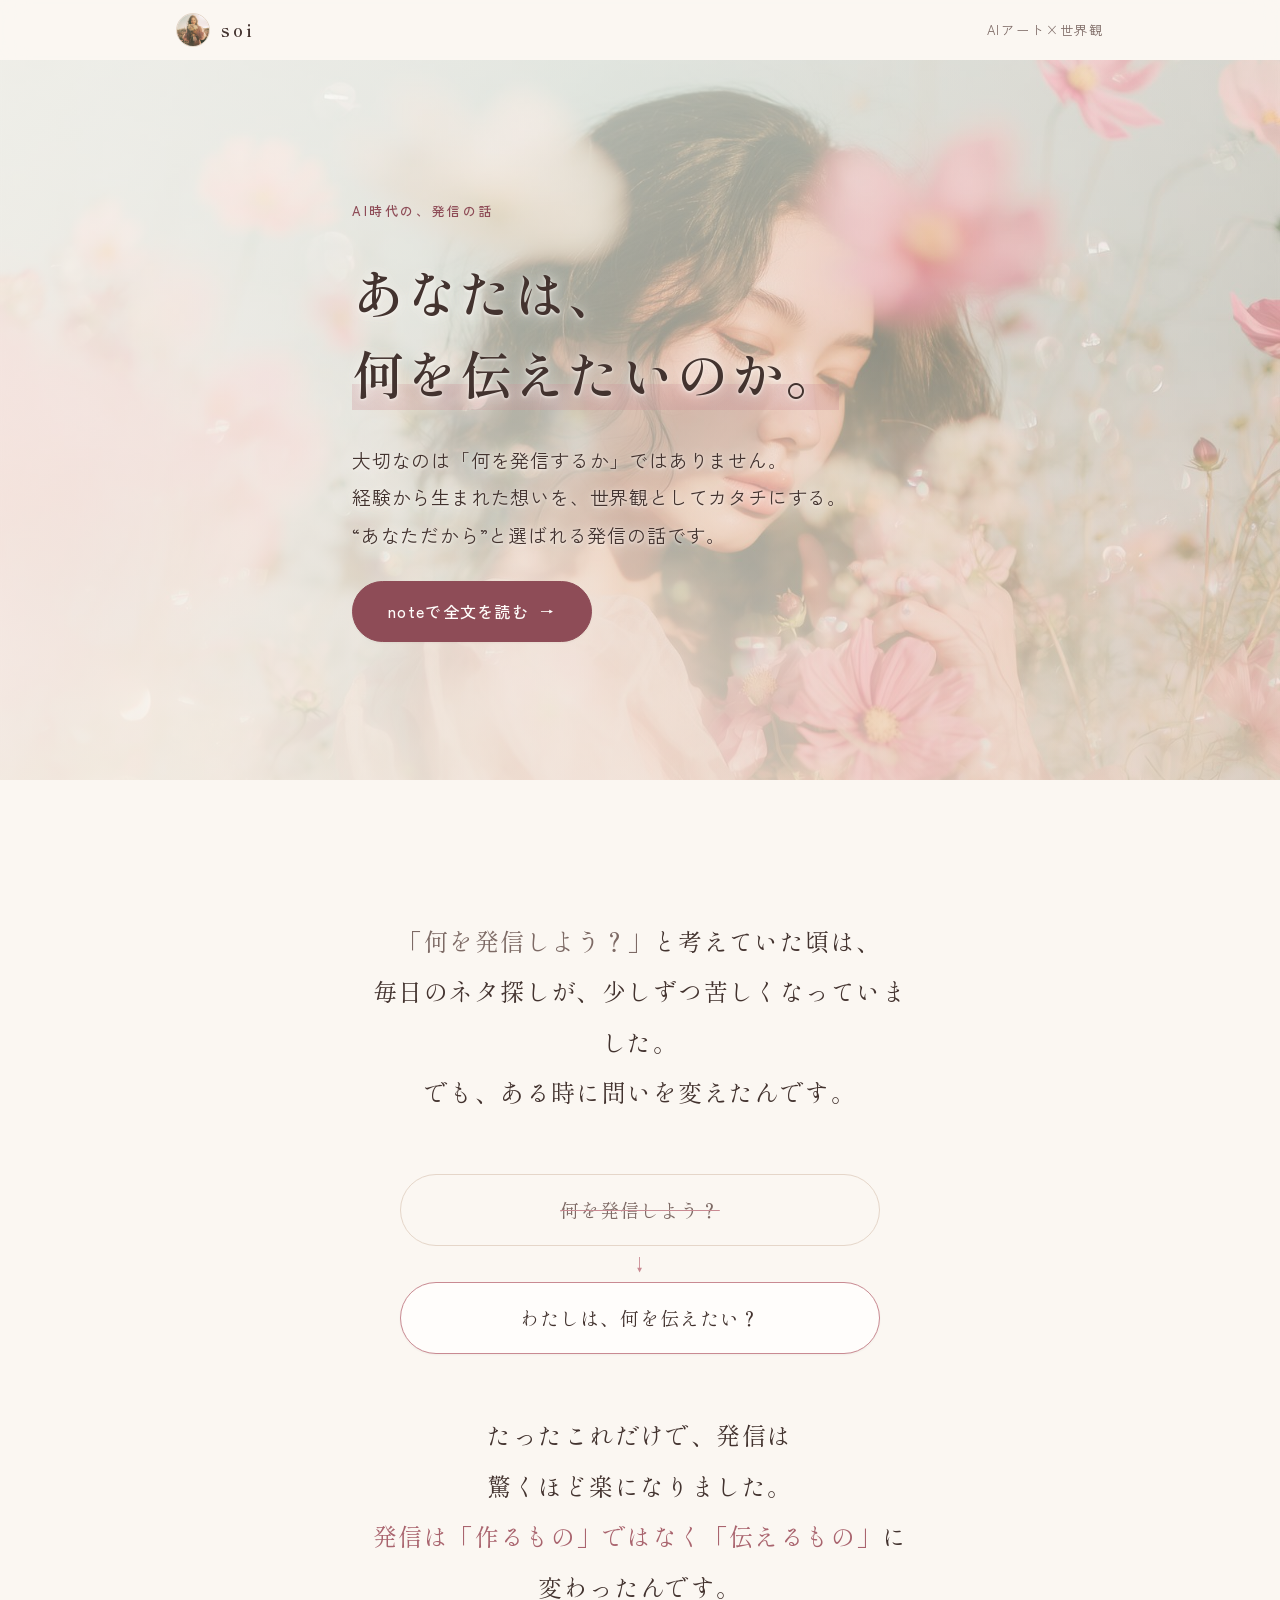
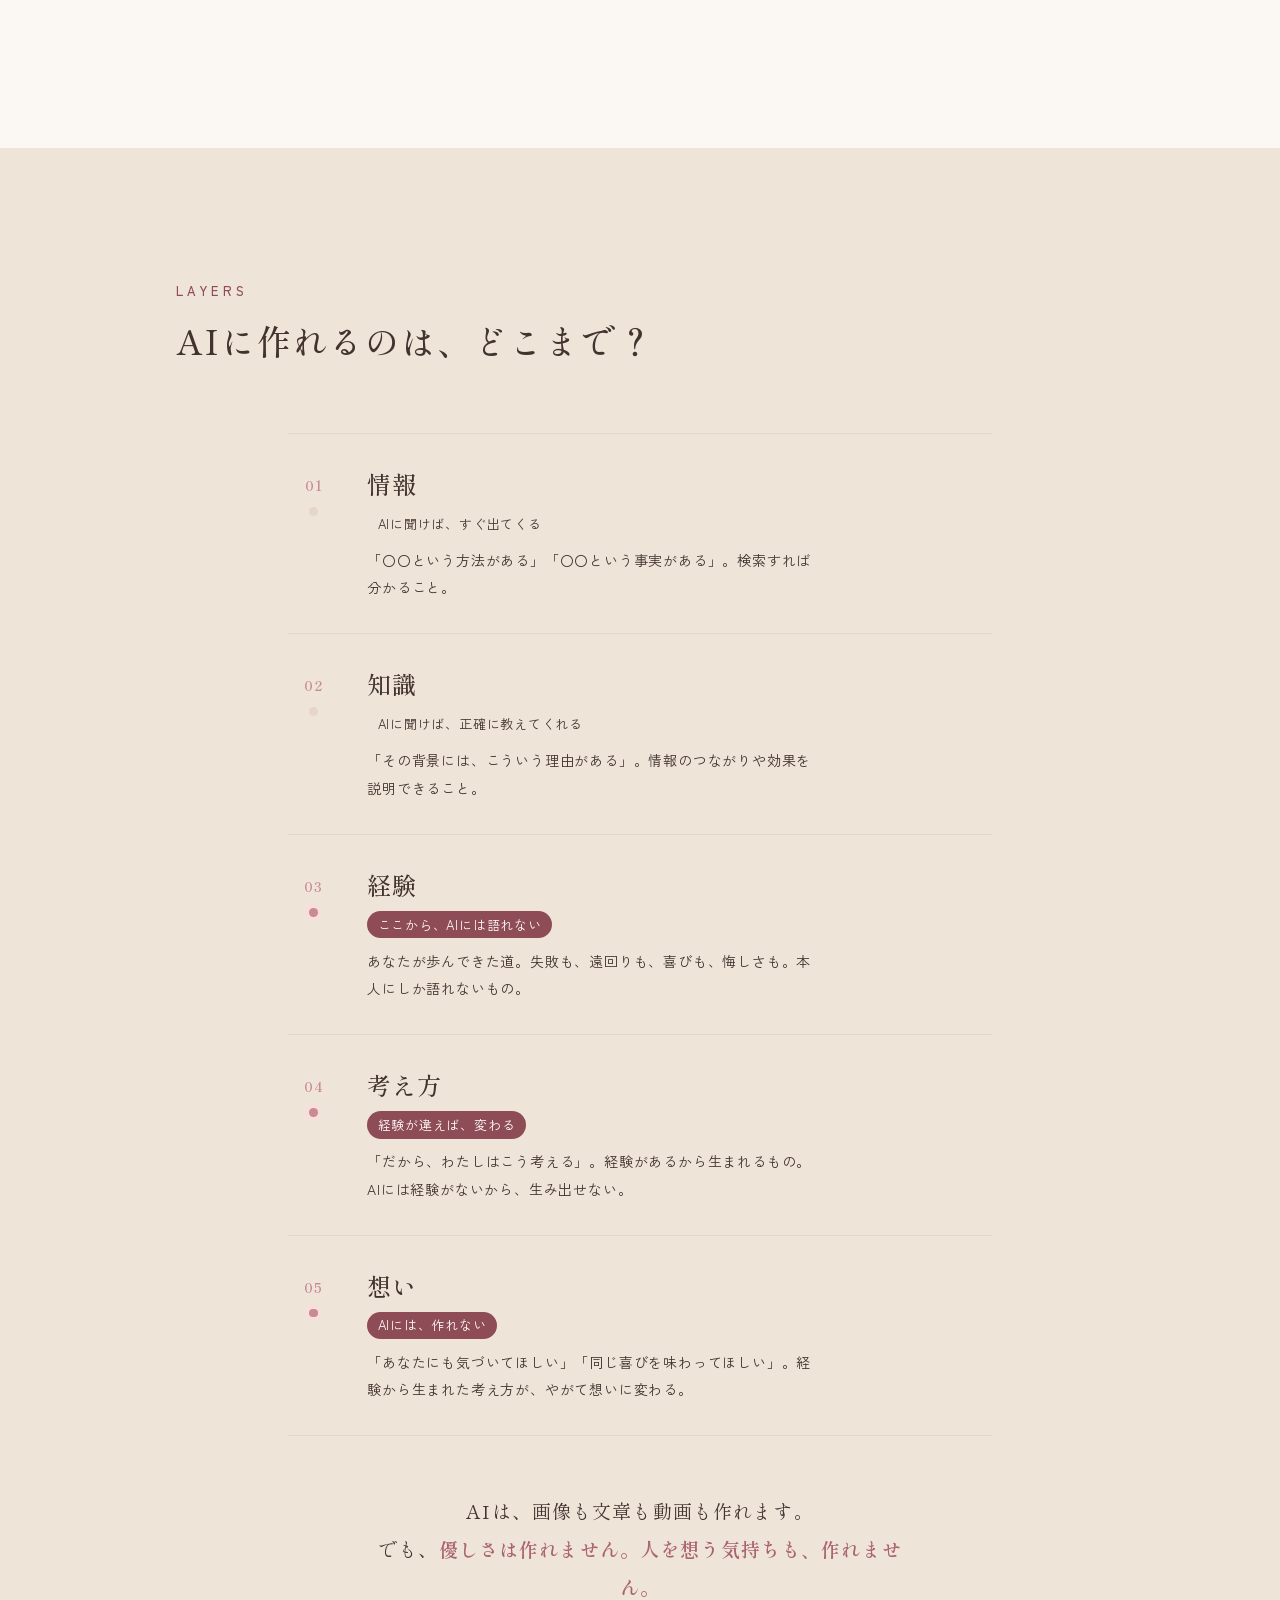
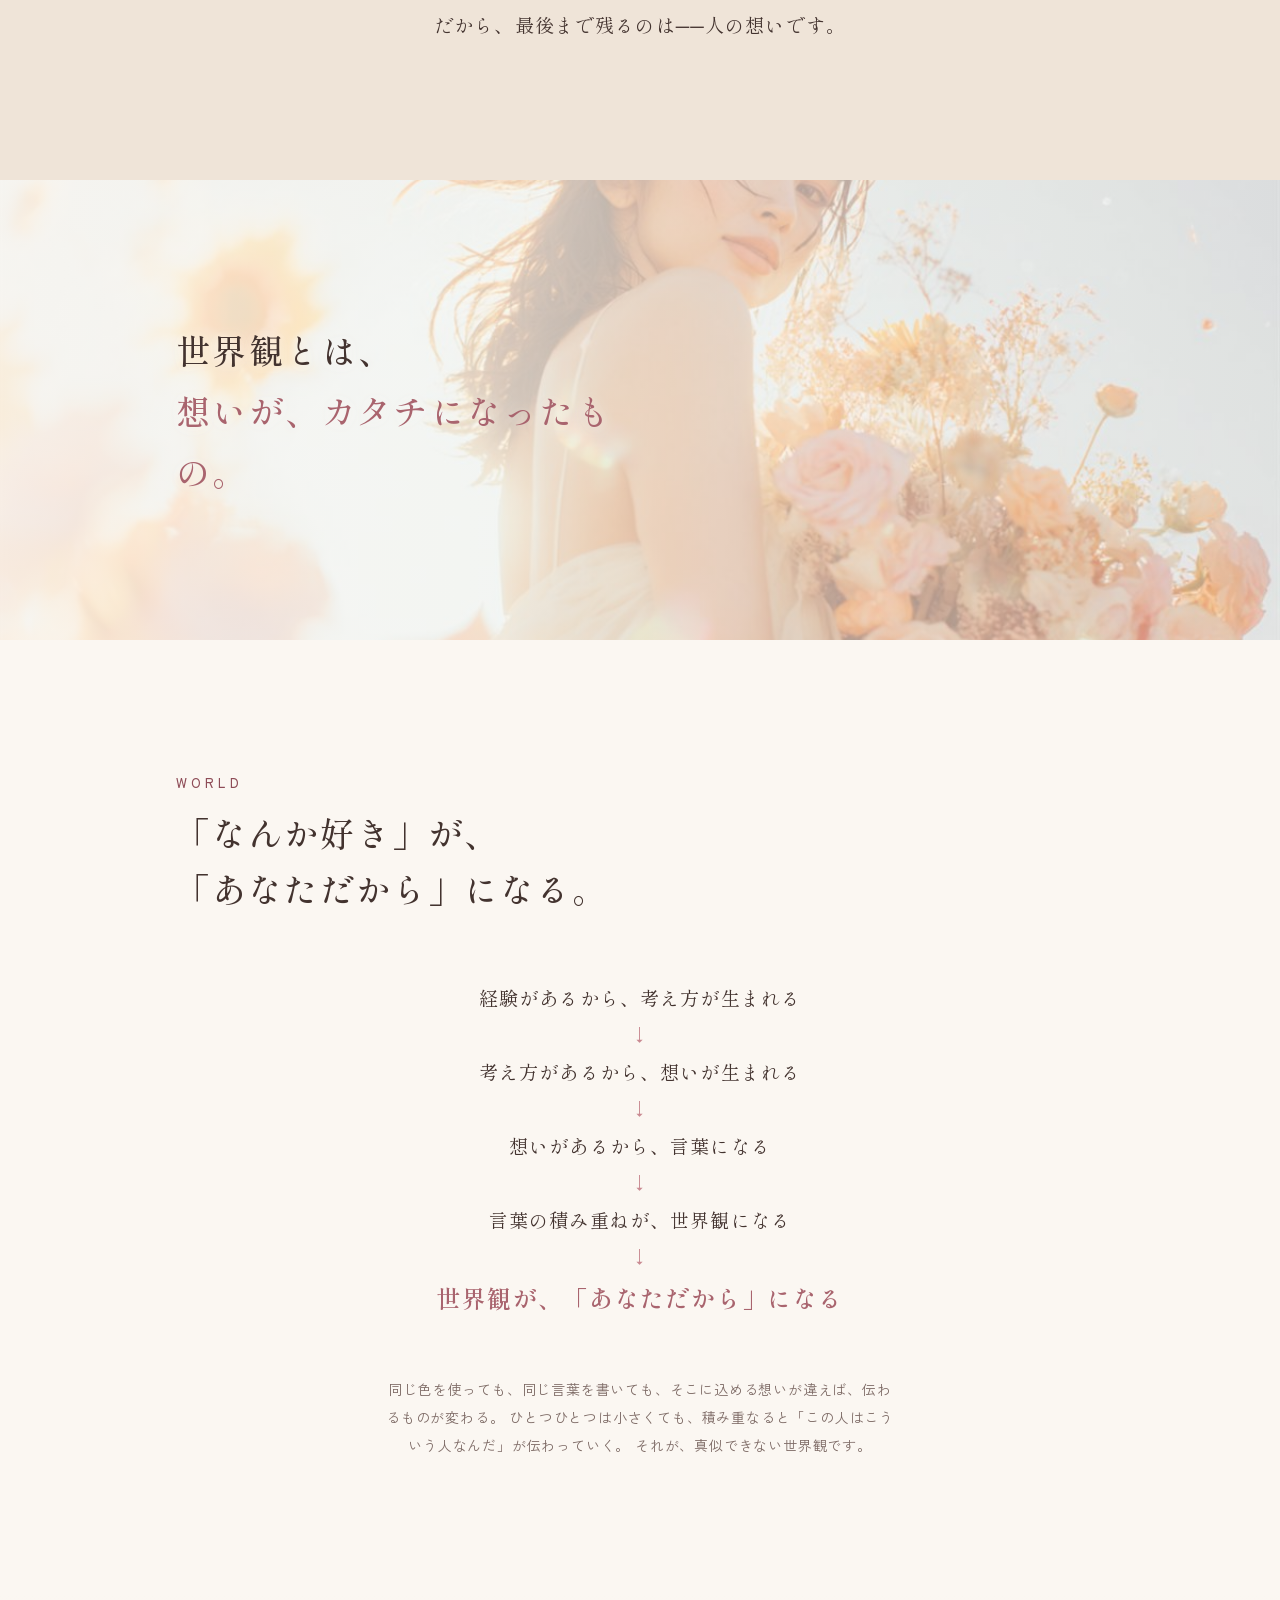
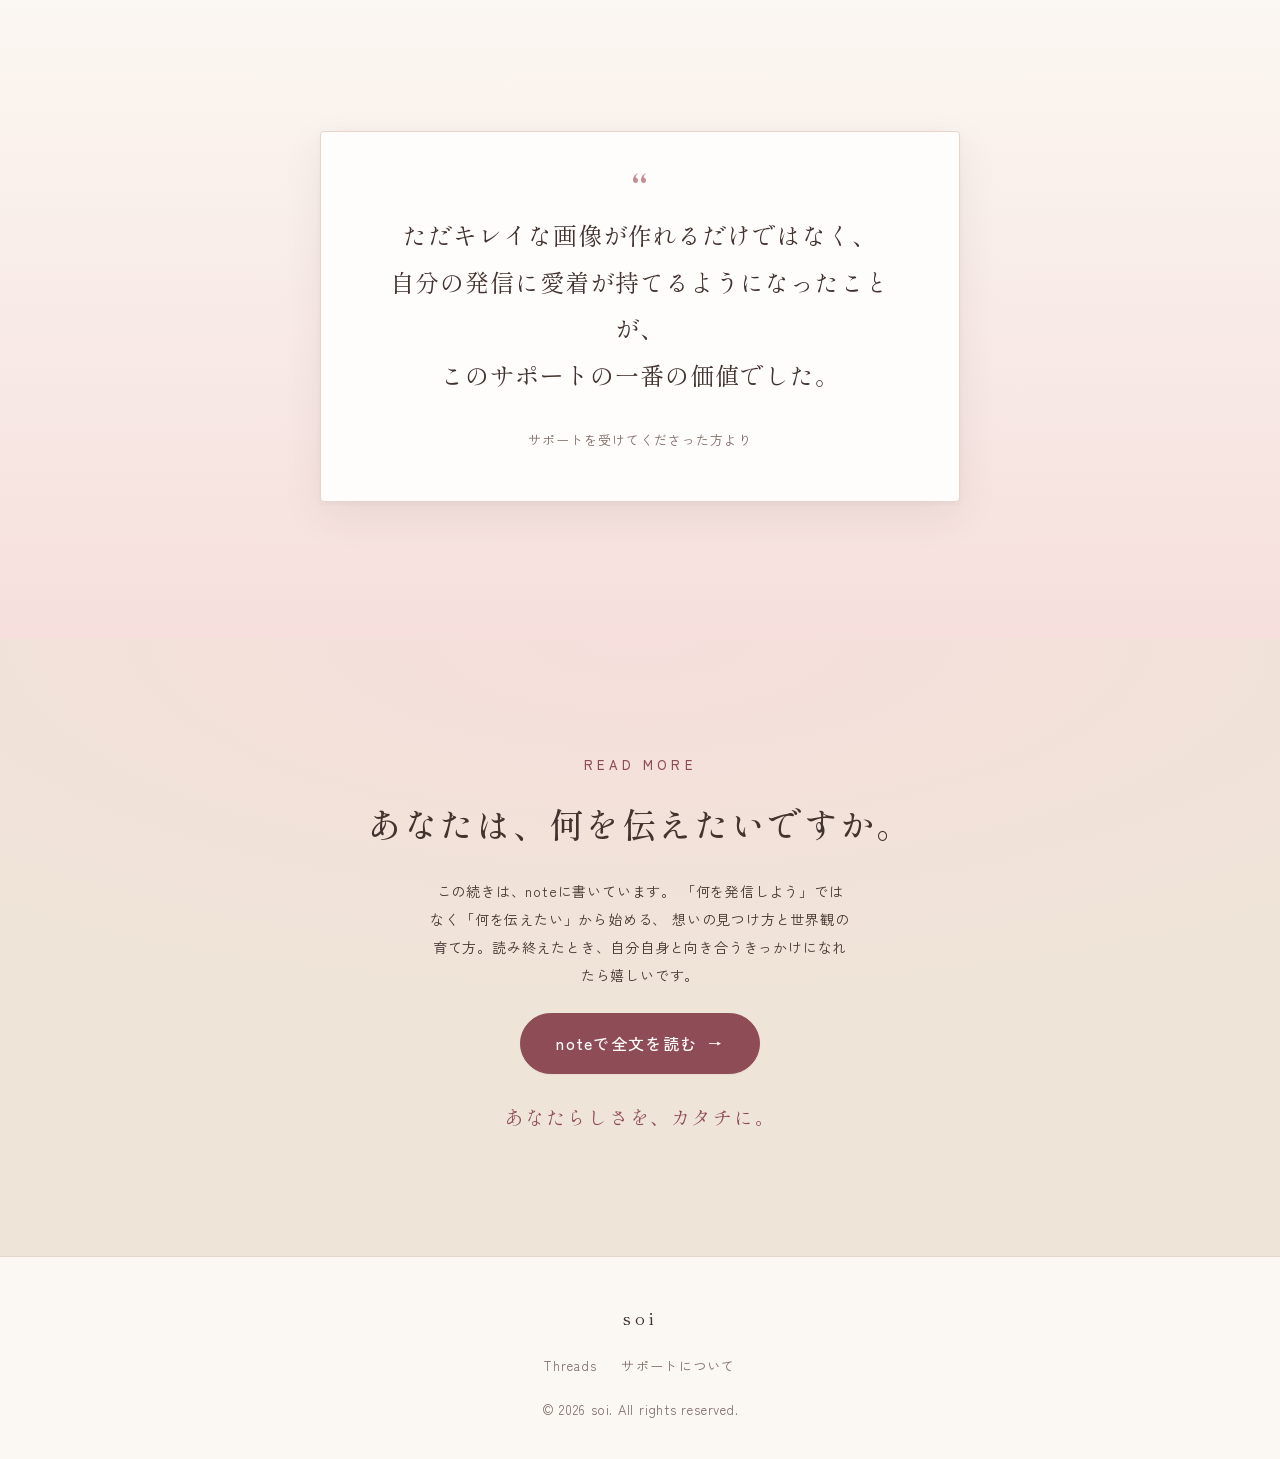
==== hasshin.html @ 0790b151 "note記事LP(hasshin.html)を新規作成: 何を伝えたいか/5つの階層/世界観。同じ世界観カラー、画像は新規、note URLは公開後に差し替え" ====
<!DOCTYPE html>
<html lang="ja">
<head>
<meta charset="UTF-8">
<meta name="viewport" content="width=device-width, initial-scale=1">
<title>あなたは、何を伝えたいのか。｜soi ── AIアート×世界観</title>
<meta name="description" content="「何を発信するか」ではなく「何を伝えたいのか」。経験から生まれた想いを、世界観としてカタチにする。AI時代に“あなただから”と選ばれる発信の話。">

<meta name="theme-color" content="#FBF7F2">
<meta name="color-scheme" content="light">

<!-- SNS（LINE・X・Threadsなど）でシェアされたときの表示。
     og:image と og:url は「https://」から始まる完全なURLにすること。 -->
<meta property="og:type" content="article">
<meta property="og:site_name" content="soi">
<meta property="og:title" content="あなたは、何を伝えたいのか。｜soi">
<meta property="og:description" content="「何を発信するか」ではなく「何を伝えたいのか」。“あなただから”と選ばれる発信の話。">
<meta property="og:image" content="https://soiart.vercel.app/assets/hasshin-ogp.jpg">
<meta property="og:image:width" content="1200">
<meta property="og:image:height" content="630">
<meta property="og:url" content="https://soiart.vercel.app/hasshin">
<meta property="og:locale" content="ja_JP">
<meta name="twitter:card" content="summary_large_image">
<link rel="canonical" href="https://soiart.vercel.app/hasshin">

<link rel="icon" href="assets/favicon.svg" type="image/svg+xml">

<link rel="preconnect" href="https://fonts.googleapis.com">
<link rel="preconnect" href="https://fonts.gstatic.com" crossorigin>
<link href="https://fonts.googleapis.com/css2?family=Shippori+Mincho:wght@500;600&family=Zen+Kaku+Gothic+New:wght@400;500&display=swap" rel="stylesheet">

<style>
/* =========================================================
   デザイントークン（1枚目 index.html と完全に同じ世界観）
   ========================================================= */
:root {
  --cream:      #fbf7f2;
  --sand:       #efe4d8;
  --blush:      #f6dfdc;
  --rose:       #c98a92;
  --rose-deep:  #a9646e;
  --rose-ink:   #8e4c57;
  --ink:        #43332f;
  --ink-soft:   #7d6a65;
  --line:       #e5d6c9;
  --white:      #fffdfb;

  --shadow-sm:  0 1px 2px rgba(67,51,47,.05);
  --shadow:     0 2px 4px rgba(67,51,47,.04), 0 14px 40px rgba(67,51,47,.08);

  --mincho: "Shippori Mincho", "Hiragino Mincho ProN", "Yu Mincho", "YuMincho", "BIZ UDMincho", serif;
  --gothic: "Zen Kaku Gothic New", "Hiragino Sans", "Hiragino Kaku Gothic ProN", "Yu Gothic", "YuGothic", "BIZ UDPGothic", Meiryo, sans-serif;

  --fs-xs:  0.8125rem;
  --fs-sm:  0.875rem;
  --fs-md:  1rem;
  --fs-lg:  clamp(1.0625rem, 1rem + .3vw, 1.1875rem);
  --fs-xl:  clamp(1.25rem, 1.1rem + .7vw, 1.5rem);
  --fs-2xl: clamp(1.5rem, 1.25rem + 1.3vw, 2.125rem);
  --fs-3xl: clamp(1.875rem, 1.4rem + 2.5vw, 3.25rem);

  --measure: 32em;
  --pad: clamp(1.25rem, 5vw, 2rem);
  --band: clamp(4.5rem, 12vw, 8.5rem);
  --header-h: 60px;
}

*, *::before, *::after { box-sizing: border-box; }

html {
  scroll-behavior: smooth;
  scroll-padding-top: calc(var(--header-h) + 1rem);
  -webkit-text-size-adjust: 100%;
}

body {
  margin: 0;
  font-family: var(--gothic);
  font-size: var(--fs-md);
  line-height: 2;
  letter-spacing: .05em;
  color: var(--ink);
  background: var(--cream);
  -webkit-font-smoothing: antialiased;
  overflow-x: hidden;
}

h1, h2, h3, p, ul, ol, figure, blockquote { margin: 0; padding: 0; }
ul, ol { list-style: none; }
img { max-width: 100%; height: auto; display: block; }
a { color: var(--rose-deep); }

:focus-visible { outline: 2px solid var(--rose-deep); outline-offset: 3px; border-radius: 2px; }

.wrap { width: 100%; max-width: 62rem; margin-inline: auto; padding-inline: var(--pad); }
.wrap--narrow { max-width: 44rem; }

.sr-only { position: absolute; width: 1px; height: 1px; padding: 0; margin: -1px; overflow: hidden; clip: rect(0 0 0 0); white-space: nowrap; border: 0; }

.eyebrow {
  font-family: var(--gothic);
  font-size: var(--fs-xs);
  font-weight: 500;
  letter-spacing: .32em;
  text-transform: uppercase;
  color: var(--rose-ink);
  line-height: 1;
}

.band-title {
  font-family: var(--mincho);
  font-size: var(--fs-2xl);
  font-weight: 500;
  line-height: 1.65;
  letter-spacing: .06em;
  text-wrap: balance;
}
.band-head { display: flex; flex-direction: column; gap: 1rem; margin-bottom: clamp(2.5rem, 7vw, 4rem); }

.section { padding-block: var(--band); }
.section--sand { background: var(--sand); }
.section--blush { background: linear-gradient(180deg, var(--cream), var(--blush)); }

/* ボタン ------------------------------------------------- */
.btn {
  display: inline-flex; align-items: center; justify-content: center; gap: .7em;
  padding: 1.15em 2.2em;
  font-family: var(--gothic); font-size: var(--fs-md); font-weight: 500;
  line-height: 1.4; letter-spacing: .08em; text-align: center; text-decoration: none;
  color: var(--white); background: var(--rose-ink);
  border: 1px solid var(--rose-ink); border-radius: 999px; box-shadow: var(--shadow-sm);
  transition: background .3s ease, border-color .3s ease, transform .3s ease, box-shadow .3s ease;
}
.btn:hover { background: #79404a; border-color: #79404a; transform: translateY(-2px); box-shadow: var(--shadow); }
.btn:active { transform: translateY(0); }
.btn__arrow { font-size: .85em; transition: transform .3s ease; }
.btn:hover .btn__arrow { transform: translateX(4px); }
.cta-note { margin-top: 1.1rem; font-size: var(--fs-xs); color: var(--ink-soft); letter-spacing: .06em; }

/* ヘッダー ----------------------------------------------- */
.header {
  position: sticky; top: 0; z-index: 50; height: var(--header-h);
  background: rgba(251,247,242,.82);
  backdrop-filter: blur(14px); -webkit-backdrop-filter: blur(14px);
  border-bottom: 1px solid transparent; transition: border-color .3s ease;
}
.header.is-scrolled { border-bottom-color: var(--line); }
.header__inner { display: flex; align-items: center; gap: .75rem; height: 100%; }
.header__brand { display: inline-flex; align-items: center; gap: .7rem; text-decoration: none; color: var(--ink); }
.header__icon { width: 34px; height: 34px; border-radius: 50%; object-fit: cover; border: 1px solid var(--line); }
.header__name { font-family: var(--mincho); font-size: 1.0625rem; font-weight: 600; letter-spacing: .18em; }
.header__tag { margin-left: auto; font-size: var(--fs-xs); letter-spacing: .14em; color: var(--ink-soft); }

/* =========================================================
   ヒーロー
   ========================================================= */
.hero {
  position: relative; display: flex; align-items: center;
  min-height: min(calc(100svh - var(--header-h)), 720px);
  padding-block: clamp(3rem, 8vw, 5rem);
  overflow: hidden; isolation: isolate;
}
.hero__media { position: absolute; inset: 0; z-index: -2; background: var(--sand); }
.hero__img {
  width: 100%; height: 100%; object-fit: cover;
  object-position: 60% 40%;
}
.hero__veil {
  position: absolute; inset: 0; z-index: -1;
  background:
    linear-gradient(100deg, rgba(251,247,242,.78) 0%, rgba(251,247,242,.58) 42%, rgba(246,223,220,.34) 100%),
    linear-gradient(180deg, rgba(251,247,242,.24) 0%, rgba(251,247,242,.06) 40%, rgba(239,228,216,.5) 100%);
}
.hero__inner { display: flex; flex-direction: column; align-items: flex-start; gap: 1.75rem; max-width: 40rem; }
.hero__label {
  font-family: var(--gothic); font-size: var(--fs-xs); font-weight: 500;
  letter-spacing: .2em; color: var(--rose-ink);
}
.hero__title {
  font-family: var(--mincho); font-size: var(--fs-3xl); font-weight: 600;
  line-height: 1.55; letter-spacing: .04em; text-wrap: balance;
  text-shadow: 0 1px 14px rgba(251,247,242,.95), 0 1px 3px rgba(251,247,242,.9);
}
.hero__title .accent { background: linear-gradient(transparent 66%, rgba(201,138,146,.28) 66%); }
.hero__lead {
  max-width: var(--measure); font-size: var(--fs-lg); line-height: 1.95; color: var(--ink);
  text-shadow: 0 1px 12px rgba(251,247,242,.95), 0 1px 3px rgba(251,247,242,.85);
}
.hero__actions { display: flex; flex-wrap: wrap; gap: .875rem; }

/* =========================================================
   リード（問いの提示）
   ========================================================= */
.lead-band { text-align: center; }
.lead-band__text {
  max-width: 34rem; margin-inline: auto;
  font-family: var(--mincho); font-size: var(--fs-xl); line-height: 2.1;
  letter-spacing: .06em; text-wrap: balance;
}
.lead-band__text .q { color: var(--ink-soft); }
.lead-band__text .a { color: var(--rose-deep); }
.lead-band__swap {
  display: flex; flex-direction: column; align-items: center; gap: .6rem;
  margin: clamp(2.5rem,6vw,3.5rem) auto 0; max-width: 30rem;
}
.lead-band__from, .lead-band__to {
  width: 100%; padding: 1rem 1.5rem; border-radius: 999px;
  font-family: var(--mincho); font-size: var(--fs-lg); letter-spacing: .05em;
}
.lead-band__from { background: var(--cream); border: 1px solid var(--line); color: var(--ink-soft); text-decoration: line-through; text-decoration-color: var(--rose); }
.lead-band__arrow { color: var(--rose); font-size: 1.1rem; line-height: 1; }
.lead-band__to { background: var(--white); border: 1px solid var(--rose); color: var(--ink); box-shadow: var(--shadow-sm); }

/* =========================================================
   5つの階層
   ========================================================= */
.layers { max-width: 44rem; margin-inline: auto; }
.layer {
  position: relative; display: grid; grid-template-columns: auto minmax(0,1fr); gap: clamp(1rem,3vw,1.75rem);
  padding: clamp(1.4rem,3.5vw,2rem) 0; border-top: 1px solid var(--line);
}
.layers .layer:last-child { border-bottom: 1px solid var(--line); }
.layer__mark {
  display: flex; flex-direction: column; align-items: center; gap: .5rem;
  width: 3.2rem; padding-top: .3rem;
}
.layer__no {
  font-family: var(--mincho); font-size: var(--fs-sm); font-weight: 600;
  color: var(--rose); letter-spacing: .06em;
}
.layer__dot { width: .55rem; height: .55rem; border-radius: 50%; background: var(--line); }
.layer--human .layer__dot { background: var(--rose); box-shadow: 0 0 0 4px var(--blush); }
.layer__title { font-family: var(--mincho); font-size: var(--fs-xl); font-weight: 500; line-height: 1.5; letter-spacing: .04em; }
.layer__tag {
  display: inline-block; margin-top: .5rem; margin-bottom: .6rem; padding: .2em .8em;
  font-size: var(--fs-xs); letter-spacing: .06em; border-radius: 999px; line-height: 1.7;
}
.layer--ai .layer__tag { color: var(--ink); background: var(--sand); }
.layer--human .layer__tag { color: var(--white); background: var(--rose-ink); }
.layer__text { font-size: var(--fs-sm); line-height: 1.95; color: var(--ink); max-width: var(--measure); }

.layers-note {
  max-width: 34rem; margin: clamp(2.5rem,6vw,3.5rem) auto 0; text-align: center;
  font-family: var(--mincho); font-size: var(--fs-lg); line-height: 2; letter-spacing: .06em; text-wrap: balance;
}
.layers-note strong { color: var(--rose-deep); font-weight: 600; }

/* =========================================================
   アクセント画像の帯
   ========================================================= */
.quote-strip {
  position: relative; overflow: hidden;
  min-height: min(56svh, 460px); display: flex; align-items: center;
  isolation: isolate;
}
.quote-strip__img { position: absolute; inset: 0; z-index: -2; width: 100%; height: 100%; object-fit: cover; object-position: 50% 42%; }
.quote-strip__veil {
  position: absolute; inset: 0; z-index: -1;
  background: linear-gradient(90deg, rgba(251,247,242,.86) 0%, rgba(251,247,242,.62) 45%, rgba(246,223,220,.34) 100%);
}
.quote-strip__text {
  max-width: 30rem; font-family: var(--mincho); font-size: var(--fs-2xl);
  font-weight: 500; line-height: 1.8; letter-spacing: .07em; text-wrap: balance;
  text-shadow: 0 1px 14px rgba(251,247,242,.95);
}
.quote-strip__text span { color: var(--rose-deep); }

/* =========================================================
   世界観
   ========================================================= */
.flow-line { max-width: 30rem; margin: 0 auto clamp(2.5rem,6vw,3.5rem); display: grid; gap: .5rem; text-align: center; }
.flow-line li { font-family: var(--mincho); font-size: var(--fs-lg); letter-spacing: .06em; line-height: 1.7; }
.flow-line li::after { content: "↓"; display: block; color: var(--rose); font-size: .9em; margin-top: .3rem; }
.flow-line li:last-child::after { content: none; }
.flow-line .goal { color: var(--rose-deep); font-weight: 600; font-size: var(--fs-xl); }

.world-note { max-width: 32rem; margin-inline: auto; text-align: center; font-size: var(--fs-sm); line-height: 2; color: var(--ink-soft); }

/* =========================================================
   お客様の声
   ========================================================= */
.voice { max-width: 40rem; margin-inline: auto; padding: clamp(1.75rem,5vw,3rem); background: var(--white); border: 1px solid var(--line); border-radius: 4px; box-shadow: var(--shadow); text-align: center; }
.voice__quote { font-family: var(--mincho); font-size: var(--fs-xl); line-height: 1.95; letter-spacing: .04em; text-wrap: balance; }
.voice__quote::before { content: "“"; display: block; font-family: var(--mincho); font-size: 3rem; line-height: .5; color: var(--rose); margin-bottom: .5rem; }
.voice__who { margin-top: 1.75rem; font-size: var(--fs-xs); color: var(--ink-soft); letter-spacing: .08em; }

/* =========================================================
   最後のCTA
   ========================================================= */
.final { position: relative; padding-block: clamp(4.5rem,12vw,7.5rem); text-align: center; background: radial-gradient(120% 90% at 50% 0%, var(--blush) 0%, transparent 65%), var(--sand); }
.final__inner { display: flex; flex-direction: column; align-items: center; gap: 1.5rem; }
.final__title { font-family: var(--mincho); font-size: var(--fs-2xl); font-weight: 500; line-height: 1.7; letter-spacing: .07em; text-wrap: balance; }
.final__lead { max-width: 30em; color: var(--ink); font-size: var(--fs-sm); }
.final__sign { font-family: var(--mincho); font-size: var(--fs-lg); letter-spacing: .1em; color: var(--rose-ink); }

/* フッター ----------------------------------------------- */
.footer { padding-block: 2.75rem 2.25rem; background: var(--cream); border-top: 1px solid var(--line); text-align: center; }
.footer__inner { display: flex; flex-direction: column; align-items: center; gap: 1.1rem; }
.footer__name { font-family: var(--mincho); font-size: 1.0625rem; letter-spacing: .2em; }
.footer__links { display: flex; flex-wrap: wrap; justify-content: center; gap: 1.5rem; }
.footer__links a { font-size: var(--fs-xs); letter-spacing: .1em; color: var(--ink-soft); text-decoration: none; border-bottom: 1px solid transparent; transition: color .25s ease, border-color .25s ease; }
.footer__links a:hover { color: var(--rose-deep); border-bottom-color: var(--rose); }
.footer__copy { font-size: var(--fs-xs); color: var(--ink-soft); letter-spacing: .06em; }

/* 演出 --------------------------------------------------- */
.reveal { transition: opacity 1s cubic-bezier(.22,.61,.36,1), transform 1s cubic-bezier(.22,.61,.36,1); }
.reveal-on .reveal { opacity: 0; transform: translateY(16px); }
.reveal-on .reveal.is-in { opacity: 1; transform: none; }

@media (prefers-reduced-motion: reduce) {
  html { scroll-behavior: auto; }
  *, *::before, *::after { animation-duration: .01ms !important; transition-duration: .01ms !important; }
  .reveal-on .reveal { opacity: 1; transform: none; }
}
@media print {
  .header, .hero__media, .hero__veil, .quote-strip__img { display: none; }
  .reveal-on .reveal { opacity: 1 !important; transform: none !important; }
}
</style>
</head>
<body>

<header class="header" id="header">
  <div class="wrap header__inner">
    <a class="header__brand" href="#top">
      <img class="header__icon" src="assets/soi-portrait.png" alt="" width="34" height="34">
      <span class="header__name">soi</span>
    </a>
    <span class="header__tag">AIアート×世界観</span>
  </div>
</header>

<main id="top">

  <!-- ヒーロー -->
  <section class="hero">
    <div class="hero__media" aria-hidden="true">
      <img class="hero__img" src="assets/hasshin-hero.jpg" alt="" width="1600" height="1205" fetchpriority="high">
    </div>
    <div class="hero__veil" aria-hidden="true"></div>

    <div class="wrap hero__inner">
      <p class="hero__label">AI時代の、発信の話</p>
      <h1 class="hero__title">
        あなたは、<br>
        <span class="accent">何を伝えたいのか。</span>
      </h1>
      <p class="hero__lead">
        大切なのは「何を発信するか」ではありません。<br>
        経験から生まれた想いを、世界観としてカタチにする。<br>
        “あなただから”と選ばれる発信の話です。
      </p>
      <div class="hero__actions">
        <a class="btn" href="#" data-note-link>
          noteで全文を読む <span class="btn__arrow" aria-hidden="true">→</span>
        </a>
      </div>
    </div>
  </section>

  <!-- 問いの転換 -->
  <section class="section lead-band">
    <div class="wrap">
      <p class="lead-band__text reveal">
        <span class="q">「何を発信しよう？」</span>と考えていた頃は、<br>
        毎日のネタ探しが、少しずつ苦しくなっていました。<br>
        でも、ある時に問いを変えたんです。
      </p>

      <div class="lead-band__swap reveal">
        <p class="lead-band__from">何を発信しよう？</p>
        <span class="lead-band__arrow" aria-hidden="true">↓</span>
        <p class="lead-band__to">わたしは、何を伝えたい？</p>
      </div>

      <p class="lead-band__text reveal" style="margin-top: clamp(2.5rem,6vw,3.5rem);">
        たったこれだけで、発信は驚くほど楽になりました。<br>
        <span class="a">発信は「作るもの」ではなく「伝えるもの」</span>に変わったんです。
      </p>
    </div>
  </section>

  <!-- 5つの階層 -->
  <section class="section section--sand" aria-labelledby="layers-title">
    <div class="wrap">
      <div class="band-head reveal">
        <p class="eyebrow">Layers</p>
        <h2 class="band-title" id="layers-title">AIに作れるのは、どこまで？</h2>
      </div>

      <div class="layers">
        <div class="layer layer--ai reveal">
          <div class="layer__mark"><span class="layer__no">01</span><span class="layer__dot"></span></div>
          <div>
            <h3 class="layer__title">情報</h3>
            <span class="layer__tag">AIに聞けば、すぐ出てくる</span>
            <p class="layer__text">「〇〇という方法がある」「〇〇という事実がある」。検索すれば分かること。</p>
          </div>
        </div>

        <div class="layer layer--ai reveal">
          <div class="layer__mark"><span class="layer__no">02</span><span class="layer__dot"></span></div>
          <div>
            <h3 class="layer__title">知識</h3>
            <span class="layer__tag">AIに聞けば、正確に教えてくれる</span>
            <p class="layer__text">「その背景には、こういう理由がある」。情報のつながりや効果を説明できること。</p>
          </div>
        </div>

        <div class="layer layer--human reveal">
          <div class="layer__mark"><span class="layer__no">03</span><span class="layer__dot"></span></div>
          <div>
            <h3 class="layer__title">経験</h3>
            <span class="layer__tag">ここから、AIには語れない</span>
            <p class="layer__text">あなたが歩んできた道。失敗も、遠回りも、喜びも、悔しさも。本人にしか語れないもの。</p>
          </div>
        </div>

        <div class="layer layer--human reveal">
          <div class="layer__mark"><span class="layer__no">04</span><span class="layer__dot"></span></div>
          <div>
            <h3 class="layer__title">考え方</h3>
            <span class="layer__tag">経験が違えば、変わる</span>
            <p class="layer__text">「だから、わたしはこう考える」。経験があるから生まれるもの。AIには経験がないから、生み出せない。</p>
          </div>
        </div>

        <div class="layer layer--human reveal">
          <div class="layer__mark"><span class="layer__no">05</span><span class="layer__dot"></span></div>
          <div>
            <h3 class="layer__title">想い</h3>
            <span class="layer__tag">AIには、作れない</span>
            <p class="layer__text">「あなたにも気づいてほしい」「同じ喜びを味わってほしい」。経験から生まれた考え方が、やがて想いに変わる。</p>
          </div>
        </div>
      </div>

      <p class="layers-note reveal">
        AIは、画像も文章も動画も作れます。<br>
        でも、<strong>優しさは作れません。人を想う気持ちも、作れません。</strong><br>
        だから、最後まで残るのは──人の想いです。
      </p>
    </div>
  </section>

  <!-- アクセント画像 + 引用 -->
  <section class="quote-strip">
    <img class="quote-strip__img" src="assets/hasshin-accent.jpg" alt="" width="1200" height="904" loading="lazy" decoding="async">
    <div class="quote-strip__veil" aria-hidden="true"></div>
    <div class="wrap">
      <p class="quote-strip__text reveal">
        世界観とは、<br><span>想いが、カタチになったもの。</span>
      </p>
    </div>
  </section>

  <!-- 世界観 -->
  <section class="section" aria-labelledby="world-title">
    <div class="wrap">
      <div class="band-head reveal">
        <p class="eyebrow">World</p>
        <h2 class="band-title" id="world-title">「なんか好き」が、<br>「あなただから」になる。</h2>
      </div>

      <ul class="flow-line reveal">
        <li>経験があるから、考え方が生まれる</li>
        <li>考え方があるから、想いが生まれる</li>
        <li>想いがあるから、言葉になる</li>
        <li>言葉の積み重ねが、世界観になる</li>
        <li class="goal">世界観が、「あなただから」になる</li>
      </ul>

      <p class="world-note reveal">
        同じ色を使っても、同じ言葉を書いても、そこに込める想いが違えば、伝わるものが変わる。
        ひとつひとつは小さくても、積み重なると「この人はこういう人なんだ」が伝わっていく。
        それが、真似できない世界観です。
      </p>
    </div>
  </section>

  <!-- お客様の声 -->
  <section class="section section--blush" aria-labelledby="voice-title">
    <div class="wrap">
      <h2 class="sr-only" id="voice-title">お客様の声</h2>
      <figure class="voice reveal">
        <blockquote class="voice__quote">
          ただキレイな画像が作れるだけではなく、<br>
          自分の発信に愛着が持てるようになったことが、<br>
          このサポートの一番の価値でした。
        </blockquote>
        <figcaption class="voice__who">サポートを受けてくださった方より</figcaption>
      </figure>
    </div>
  </section>

  <!-- 最後のCTA -->
  <section class="final" aria-labelledby="final-title">
    <div class="wrap wrap--narrow final__inner">
      <p class="eyebrow">Read more</p>
      <h2 class="final__title" id="final-title">
        あなたは、何を伝えたいですか。
      </h2>
      <p class="final__lead">
        この続きは、noteに書いています。
        「何を発信しよう」ではなく「何を伝えたい」から始める、
        想いの見つけ方と世界観の育て方。読み終えたとき、自分自身と向き合うきっかけになれたら嬉しいです。
      </p>
      <a class="btn" href="#" data-note-link>
        noteで全文を読む <span class="btn__arrow" aria-hidden="true">→</span>
      </a>
      <p class="final__sign">あなたらしさを、カタチに。</p>
    </div>
  </section>

</main>

<footer class="footer">
  <div class="wrap footer__inner">
    <p class="footer__name">soi</p>
    <nav class="footer__links" aria-label="外部リンク">
      <a href="https://www.threads.com/@soi.ai.studio" target="_blank" rel="noopener">Threads</a>
      <a href="/">サポートについて</a>
    </nav>
    <p class="footer__copy">&copy; 2026 soi. All rights reserved.</p>
  </div>
</footer>

<script>
(function () {
  'use strict';

  /* note公開後、ここにURLを入れるとページ内の全リンクに反映される。
     空のうちは「準備中です」と伝えて、まだ飛ばないようにしておく。 */
  var NOTE_URL = '';

  var noteLinks = document.querySelectorAll('[data-note-link]');
  noteLinks.forEach(function (a) {
    if (NOTE_URL) {
      a.setAttribute('href', NOTE_URL);
      a.setAttribute('target', '_blank');
      a.setAttribute('rel', 'noopener');
    } else {
      a.addEventListener('click', function (e) {
        e.preventDefault();
        alert('noteは近日公開予定です。もう少しだけお待ちください🌸');
      });
    }
  });

  /* ヘッダーの境界線 */
  var header = document.getElementById('header');
  var ticking = false;
  window.addEventListener('scroll', function () {
    if (!ticking) {
      window.requestAnimationFrame(function () {
        if (header) header.classList.toggle('is-scrolled', window.scrollY > 8);
        ticking = false;
      });
      ticking = true;
    }
  }, { passive: true });

  /* スクロール演出（監視が確実に動くと分かってから伏せる） */
  var reduce = window.matchMedia('(prefers-reduced-motion: reduce)');
  var targets = document.querySelectorAll('.reveal');
  if (!targets.length || !('IntersectionObserver' in window) || reduce.matches) return;

  var fired = false;
  var io = new IntersectionObserver(function (entries) {
    fired = true;
    entries.forEach(function (entry) {
      var passed = entry.boundingClientRect.bottom < 0;
      if (!entry.isIntersecting && !passed) return;
      entry.target.classList.add('is-in');
      io.unobserve(entry.target);
    });
  }, { threshold: 0.1, rootMargin: '0px 0px -48px 0px' });

  document.documentElement.classList.add('reveal-on');
  targets.forEach(function (el) { io.observe(el); });

  setTimeout(function () {
    if (fired) return;
    io.disconnect();
    targets.forEach(function (el) { el.classList.add('is-in'); });
  }, 1200);
})();
</script>
</body>
</html>
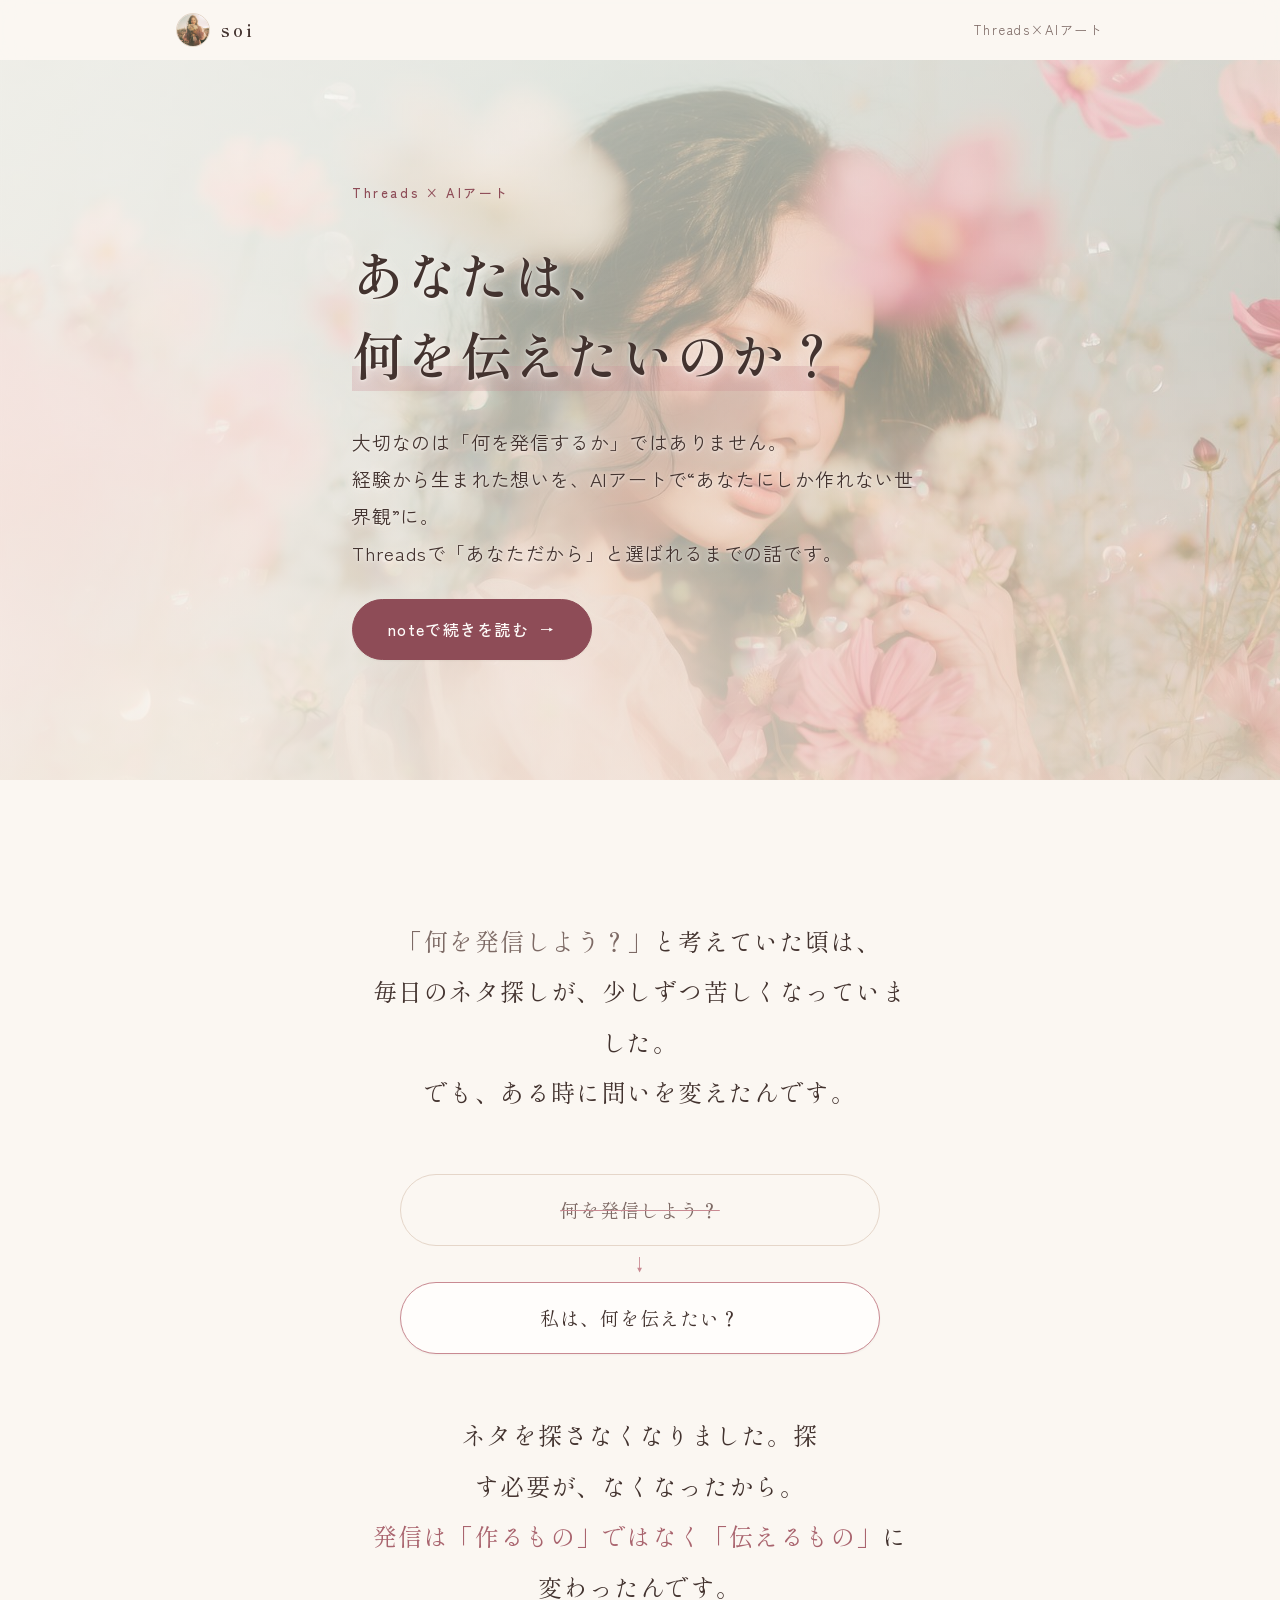
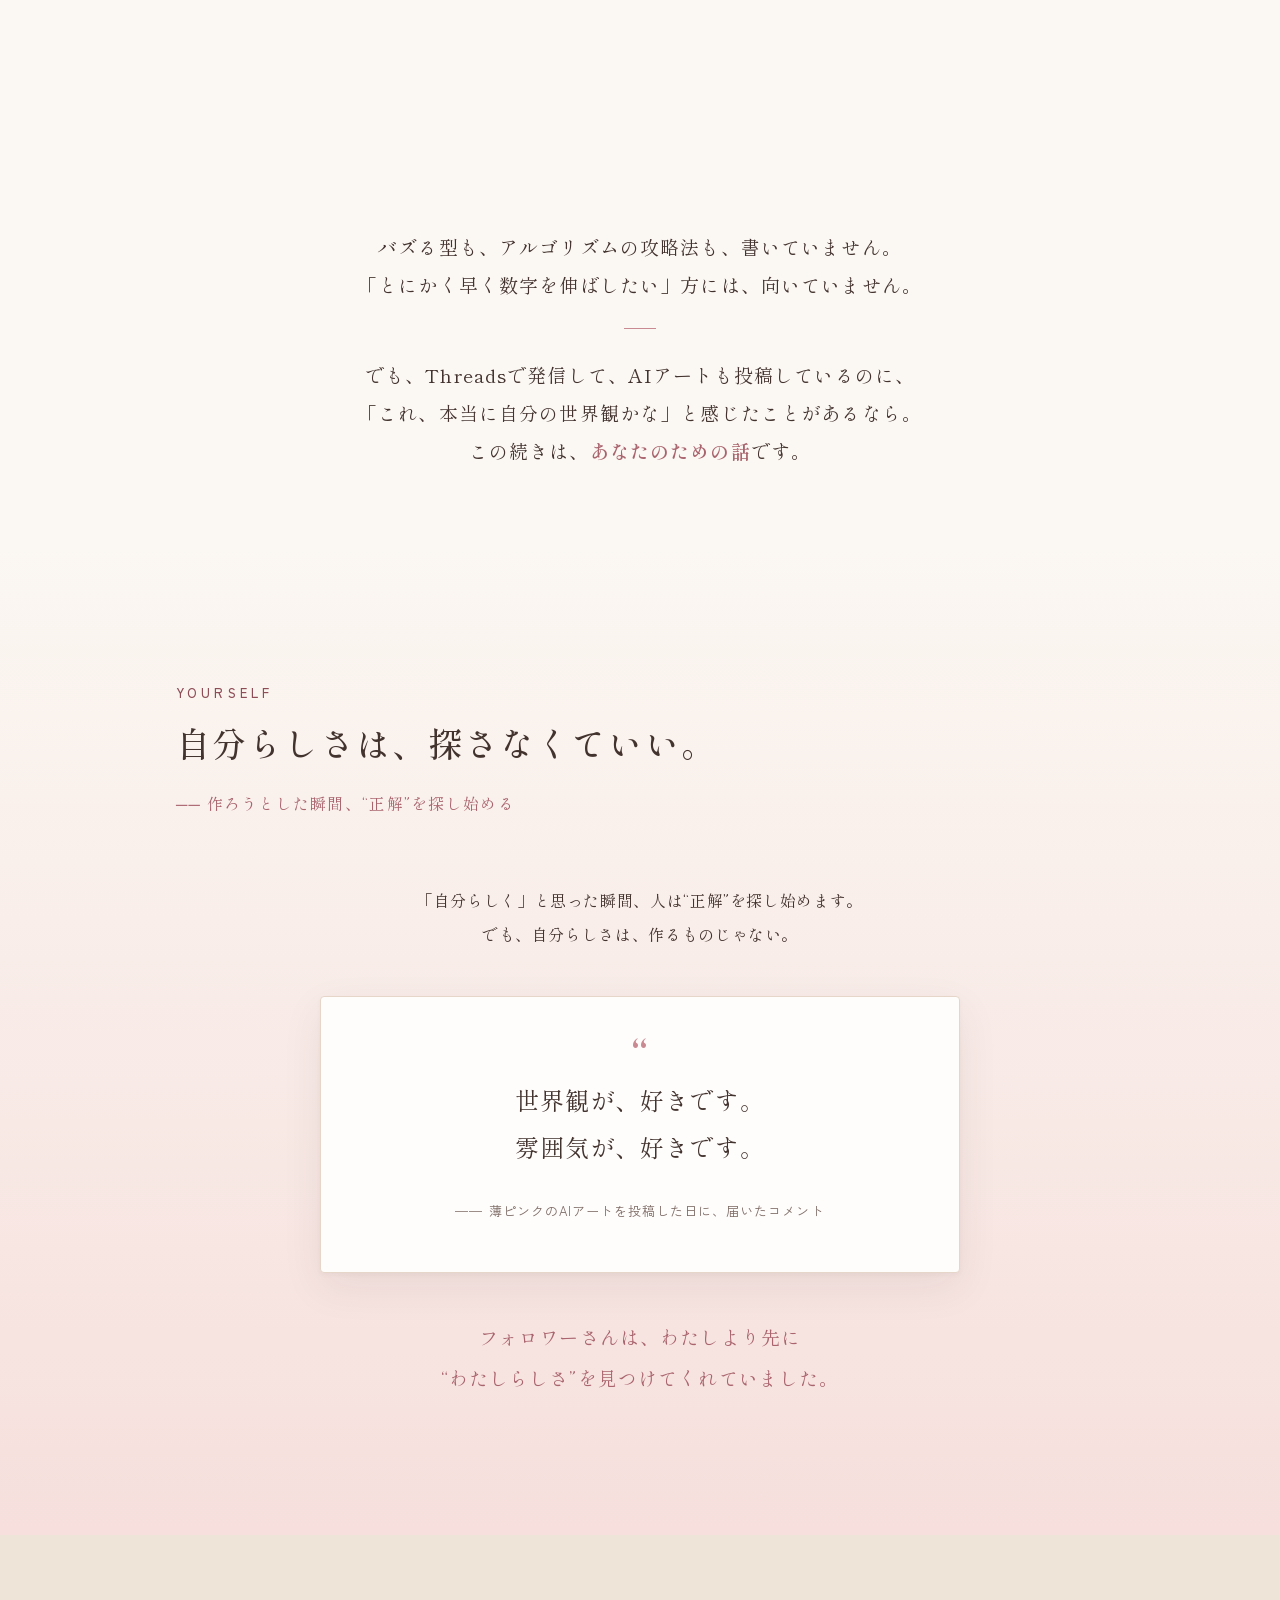
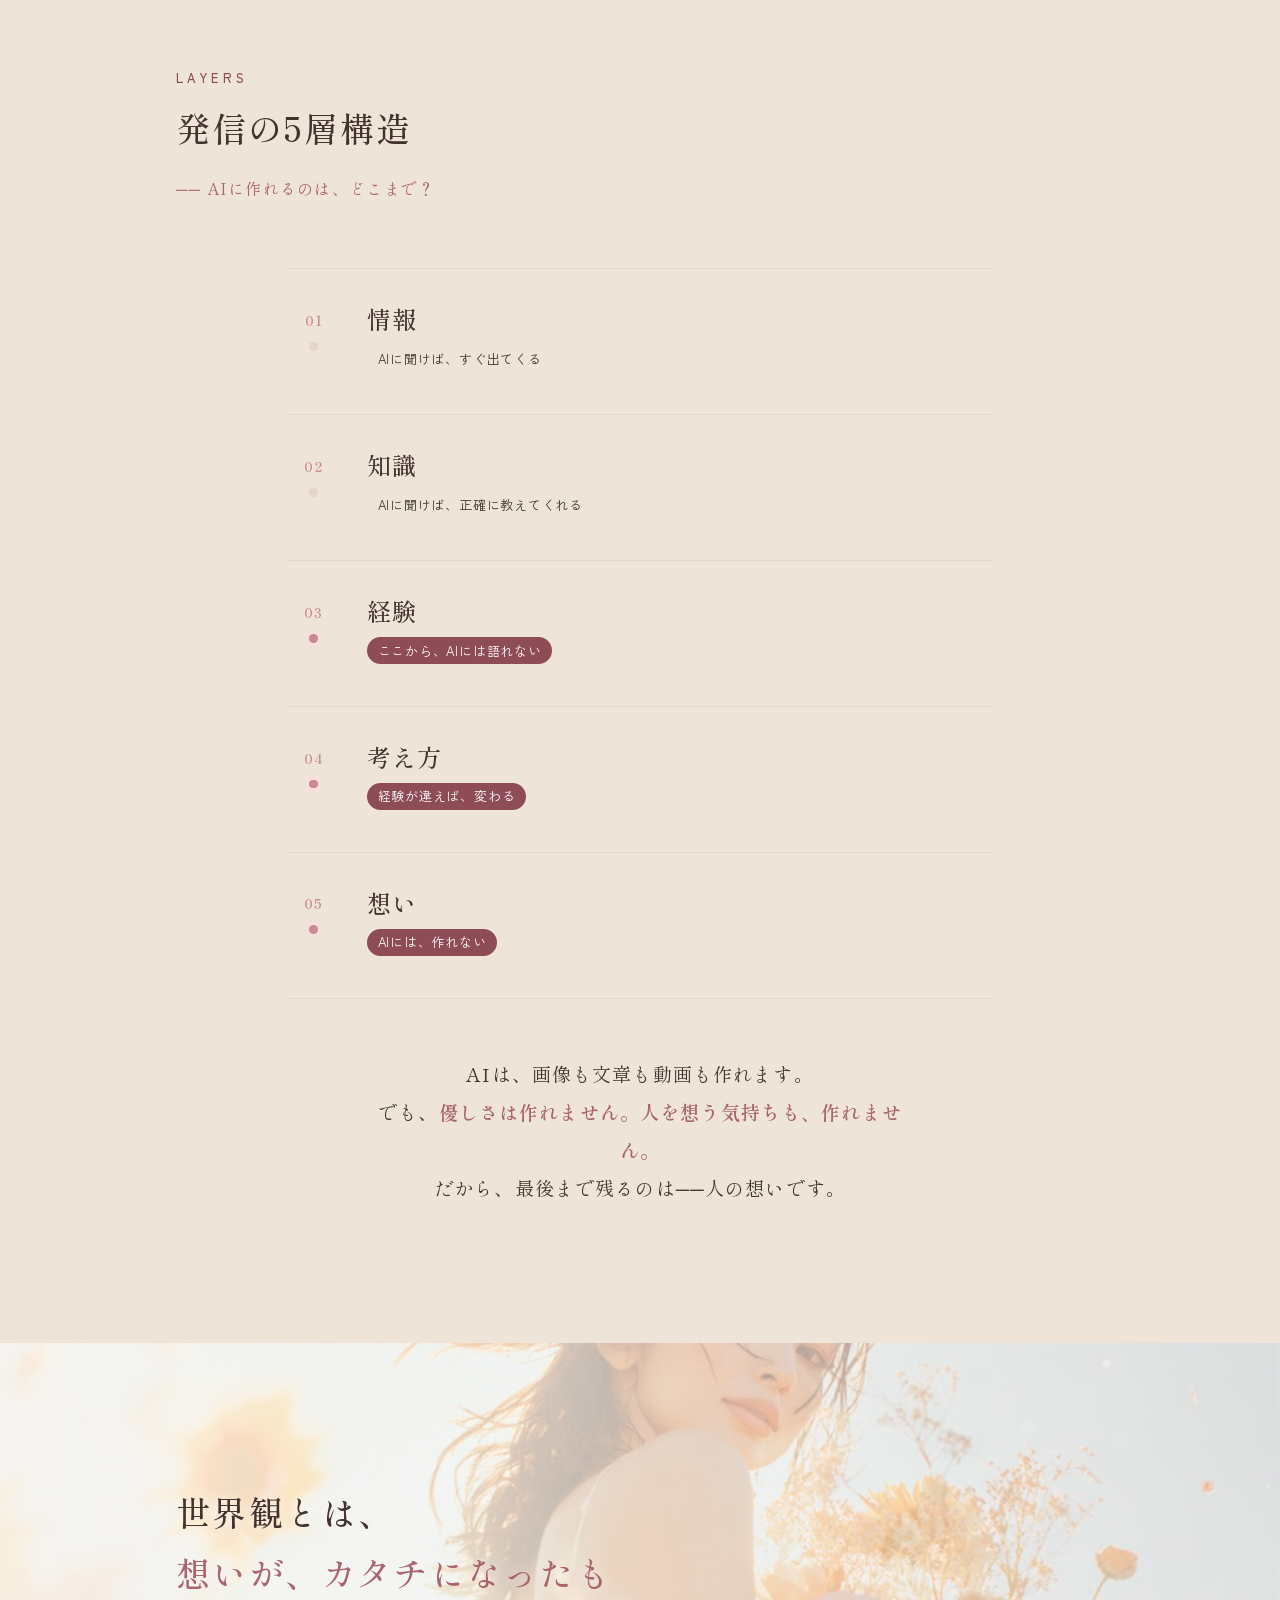
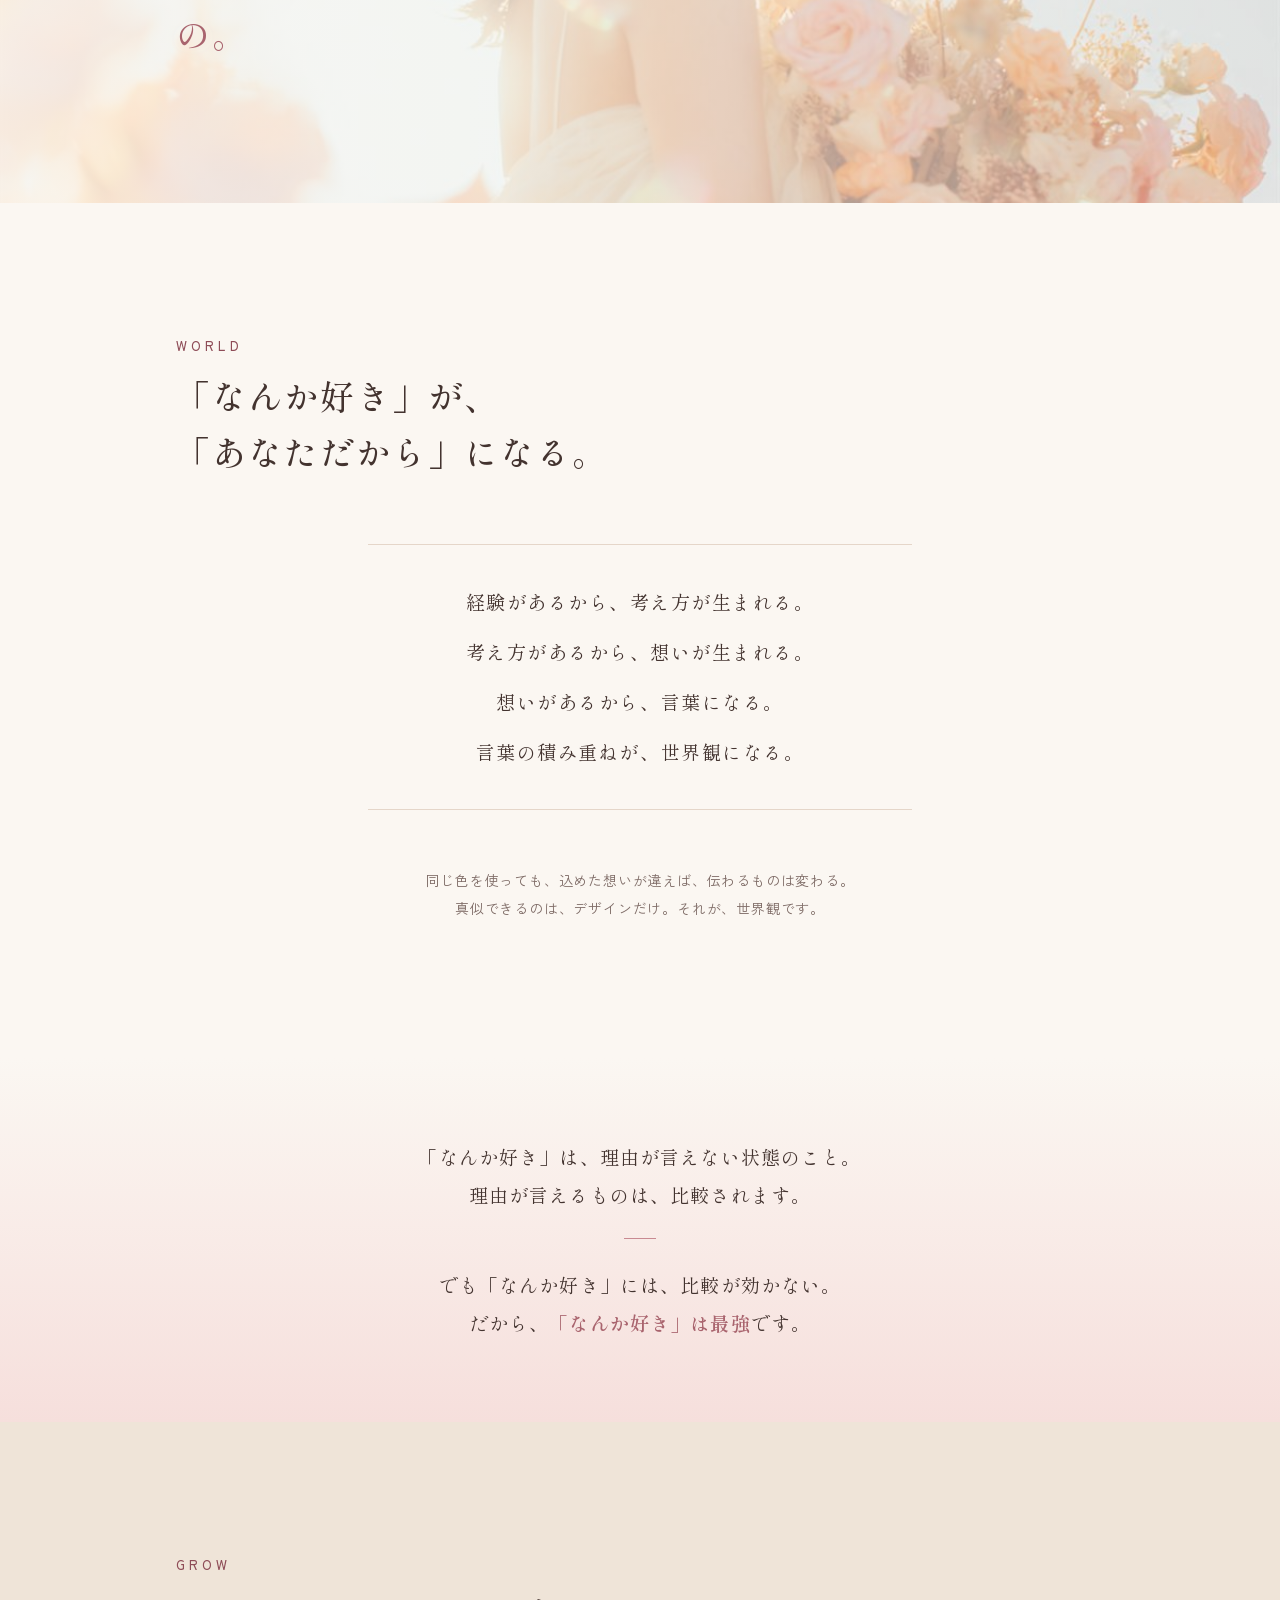
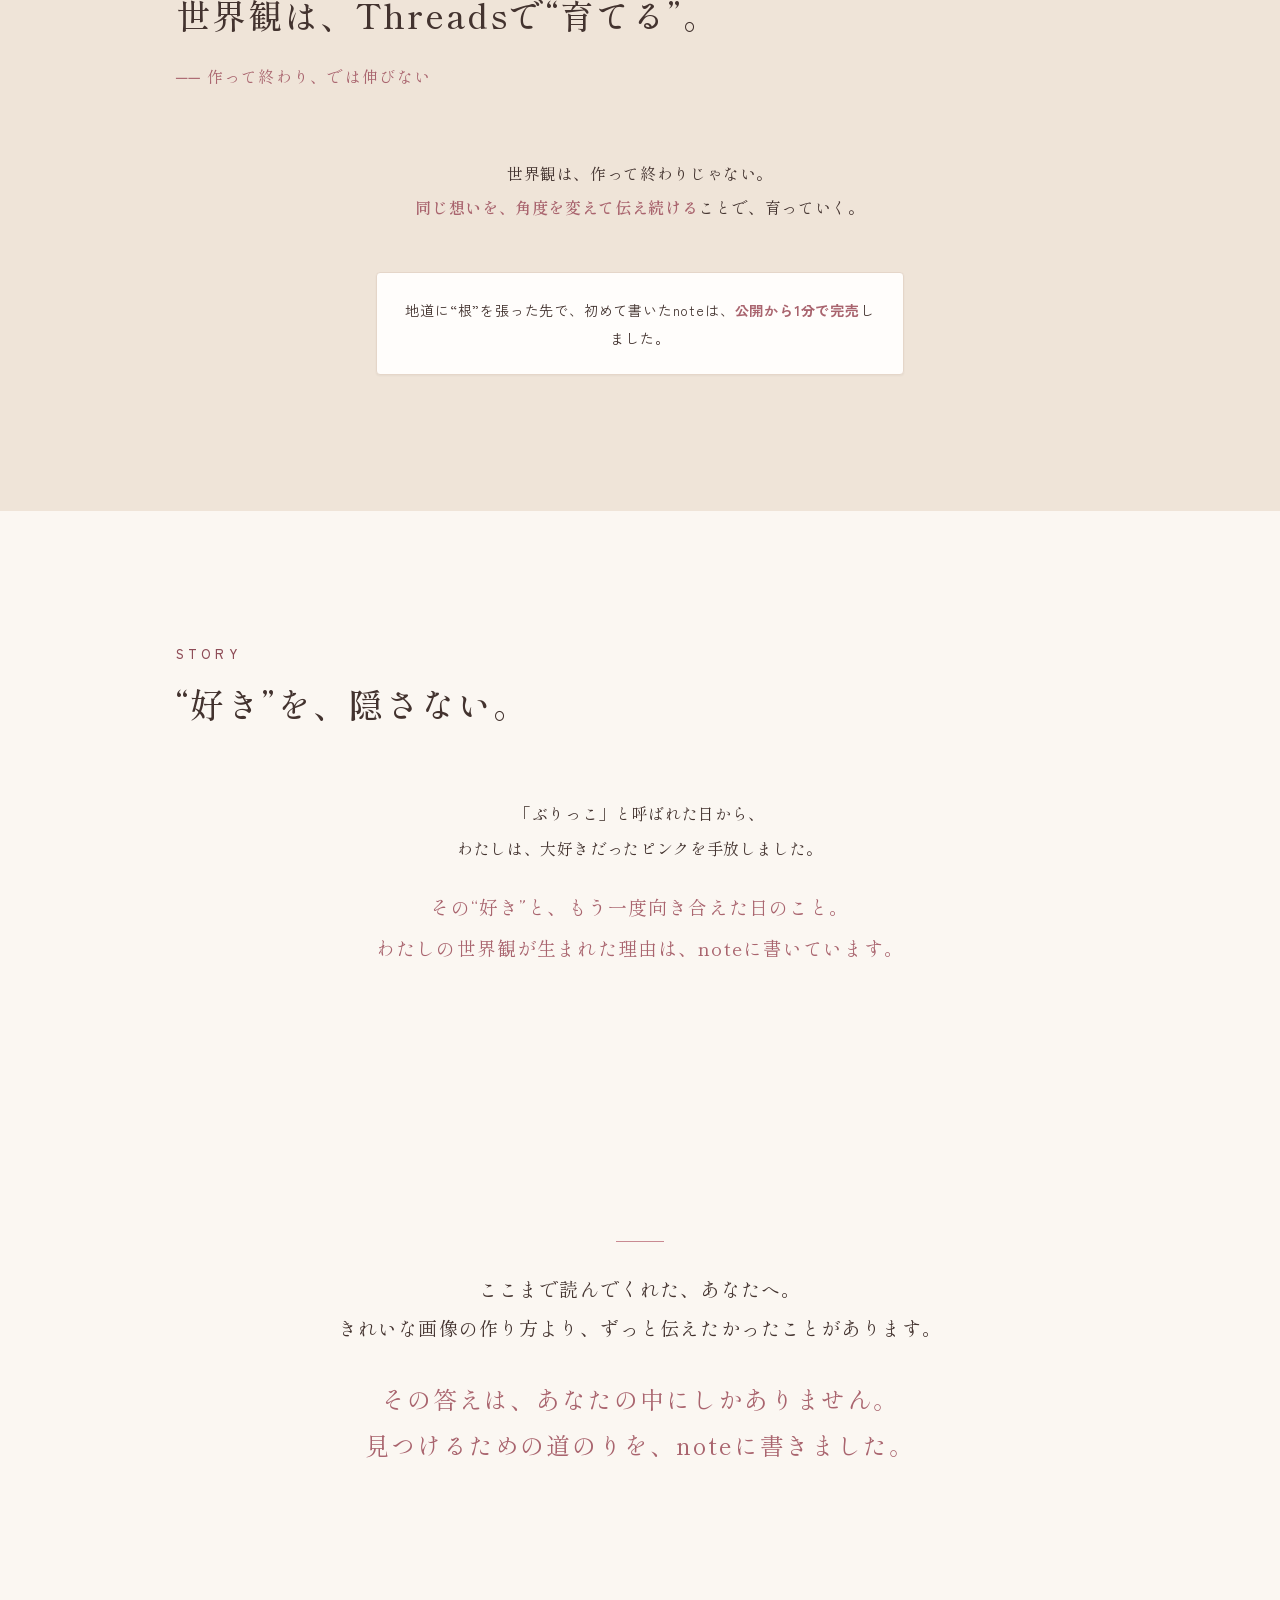
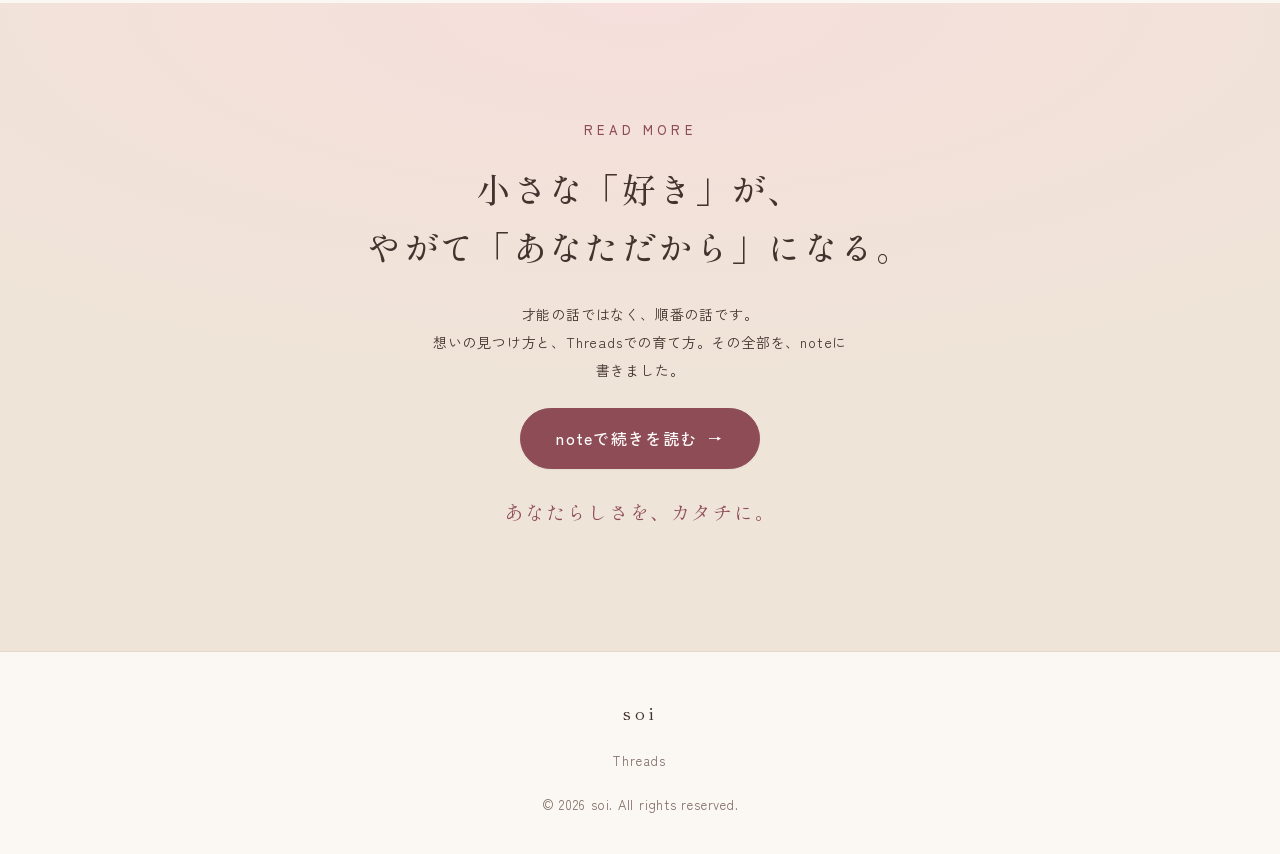
==== commit 4ecbc6af: "hasshin.html を新記事に合わせて再構成しteaser化 - 記事タイトル(Threads×AIアート/あなたにしか作れない世界観)に舞台を統一(title/meta/OGP/ヘッダー) -" ====
--- a/hasshin.html
+++ b/hasshin.html
@@ -3,8 +3,8 @@
 <head>
 <meta charset="UTF-8">
 <meta name="viewport" content="width=device-width, initial-scale=1">
-<title>あなたは、何を伝えたいのか。｜soi ── AIアート×世界観</title>
-<meta name="description" content="「何を発信するか」ではなく「何を伝えたいのか」。経験から生まれた想いを、世界観としてカタチにする。AI時代に“あなただから”と選ばれる発信の話。">
+<title>あなたは、何を伝えたいのか？｜soi ── Threads×AIアートと世界観</title>
+<meta name="description" content="「何を発信するか」ではなく「何を伝えたいのか」。経験から生まれた想いを、AIアートで“あなたにしか作れない世界観”にして、Threadsで育てる。「あなただから」と選ばれるまでの話。">
 
 <meta name="theme-color" content="#FBF7F2">
 <meta name="color-scheme" content="light">
@@ -13,8 +13,8 @@
      og:image と og:url は「https://」から始まる完全なURLにすること。 -->
 <meta property="og:type" content="article">
 <meta property="og:site_name" content="soi">
-<meta property="og:title" content="あなたは、何を伝えたいのか。｜soi">
-<meta property="og:description" content="「何を発信するか」ではなく「何を伝えたいのか」。“あなただから”と選ばれる発信の話。">
+<meta property="og:title" content="あなたは、何を伝えたいのか？｜soi">
+<meta property="og:description" content="Threads×AIアートで“あなたにしか作れない世界観”をつくる。「何を発信するか」ではなく「何を伝えたいのか」から始める発信の話。">
 <meta property="og:image" content="https://soiart.vercel.app/assets/hasshin-ogp.jpg">
 <meta property="og:image:width" content="1200">
 <meta property="og:image:height" content="630">
@@ -211,6 +211,19 @@
 .lead-band__arrow { color: var(--rose); font-size: 1.1rem; line-height: 1; }
 .lead-band__to { background: var(--white); border: 1px solid var(--rose); color: var(--ink); box-shadow: var(--shadow-sm); }
 
+.filter { padding-block: clamp(3rem, 8vw, 5rem); }
+.filter .wrap { display: flex; flex-direction: column; align-items: center; gap: 1.5rem; text-align: center; }
+.filter__text { font-family: var(--mincho); font-size: var(--fs-lg); line-height: 2; letter-spacing: .06em; color: var(--ink); text-wrap: balance; }
+.filter__text--strong { position: relative; padding-top: 1.75rem; }
+.filter__text--strong::before { content: ""; position: absolute; top: 0; left: 50%; transform: translateX(-50%); width: 2rem; height: 1px; background: var(--rose); }
+
+.band-sub { font-family: var(--mincho); font-size: var(--fs-md); letter-spacing: .08em; color: var(--rose-deep); }
+
+.teaser .wrap { display: flex; flex-direction: column; align-items: center; gap: 1.75rem; text-align: center; }
+.teaser__text { font-family: var(--mincho); font-size: var(--fs-lg); line-height: 2.05; letter-spacing: .06em; color: var(--ink); text-wrap: balance; }
+.teaser__confess { font-family: var(--mincho); font-size: var(--fs-xl); line-height: 1.9; letter-spacing: .08em; color: var(--rose-deep); }
+.teaser__rule { width: 3rem; height: 1px; background: var(--rose); }
+
 /* =========================================================
    5つの階層
    ========================================================= */
@@ -237,7 +250,6 @@
 }
 .layer--ai .layer__tag { color: var(--ink); background: var(--sand); }
 .layer--human .layer__tag { color: var(--white); background: var(--rose-ink); }
-.layer__text { font-size: var(--fs-sm); line-height: 1.95; color: var(--ink); max-width: var(--measure); }
 
 .layers-note {
   max-width: 34rem; margin: clamp(2.5rem,6vw,3.5rem) auto 0; text-align: center;
@@ -268,11 +280,12 @@
 /* =========================================================
    世界観
    ========================================================= */
-.flow-line { max-width: 30rem; margin: 0 auto clamp(2.5rem,6vw,3.5rem); display: grid; gap: .5rem; text-align: center; }
-.flow-line li { font-family: var(--mincho); font-size: var(--fs-lg); letter-spacing: .06em; line-height: 1.7; }
-.flow-line li::after { content: "↓"; display: block; color: var(--rose); font-size: .9em; margin-top: .3rem; }
-.flow-line li:last-child::after { content: none; }
-.flow-line .goal { color: var(--rose-deep); font-weight: 600; font-size: var(--fs-xl); }
+.refrain {
+  max-width: 34rem; margin: 0 auto clamp(2.5rem,6vw,3.5rem);
+  display: grid; gap: 1rem; text-align: center;
+  padding-block: clamp(1.75rem,4vw,2.5rem); border-block: 1px solid var(--line);
+}
+.refrain p { font-family: var(--mincho); font-size: var(--fs-lg); letter-spacing: .08em; line-height: 1.8; }
 
 .world-note { max-width: 32rem; margin-inline: auto; text-align: center; font-size: var(--fs-sm); line-height: 2; color: var(--ink-soft); }
 
@@ -283,6 +296,27 @@
 .voice__quote { font-family: var(--mincho); font-size: var(--fs-xl); line-height: 1.95; letter-spacing: .04em; text-wrap: balance; }
 .voice__quote::before { content: "“"; display: block; font-family: var(--mincho); font-size: 3rem; line-height: .5; color: var(--rose); margin-bottom: .5rem; }
 .voice__who { margin-top: 1.75rem; font-size: var(--fs-xs); color: var(--ink-soft); letter-spacing: .08em; }
+.voice { margin-block: clamp(2rem,5vw,2.75rem); }
+
+/* 本文（章の語り） ------------------------------------- */
+.prose {
+  max-width: 34rem; margin-inline: auto; text-align: center;
+  font-family: var(--mincho); font-size: var(--fs-md); line-height: 2.15;
+  letter-spacing: .04em; color: var(--ink); text-wrap: pretty;
+}
+.prose + .prose { margin-top: 1.4rem; }
+.prose strong { color: var(--rose-deep); font-weight: 600; }
+.prose--em { font-size: var(--fs-lg); color: var(--rose-deep); letter-spacing: .06em; }
+
+.filter__text strong { color: var(--rose-deep); font-weight: 600; }
+
+.note-proof {
+  max-width: 33rem; margin: clamp(2.25rem,5vw,3rem) auto 0; padding: 1.4rem 1.6rem;
+  text-align: center; background: var(--white); border: 1px solid var(--line);
+  border-radius: 4px; box-shadow: var(--shadow-sm);
+  font-size: var(--fs-sm); line-height: 2; color: var(--ink);
+}
+.note-proof strong { color: var(--rose-deep); font-weight: 600; }
 
 /* =========================================================
    最後のCTA
@@ -326,7 +360,7 @@
       <img class="header__icon" src="assets/soi-portrait.png" alt="" width="34" height="34">
       <span class="header__name">soi</span>
     </a>
-    <span class="header__tag">AIアート×世界観</span>
+    <span class="header__tag">Threads×AIアート</span>
   </div>
 </header>
 
@@ -340,19 +374,19 @@
     <div class="hero__veil" aria-hidden="true"></div>
 
     <div class="wrap hero__inner">
-      <p class="hero__label">AI時代の、発信の話</p>
+      <p class="hero__label">Threads × AIアート</p>
       <h1 class="hero__title">
         あなたは、<br>
-        <span class="accent">何を伝えたいのか。</span>
+        <span class="accent">何を伝えたいのか？</span>
       </h1>
       <p class="hero__lead">
         大切なのは「何を発信するか」ではありません。<br>
-        経験から生まれた想いを、世界観としてカタチにする。<br>
-        “あなただから”と選ばれる発信の話です。
+        経験から生まれた想いを、AIアートで“あなたにしか作れない世界観”に。<br>
+        Threadsで「あなただから」と選ばれるまでの話です。
       </p>
       <div class="hero__actions">
         <a class="btn" href="#" data-note-link>
-          noteで全文を読む <span class="btn__arrow" aria-hidden="true">→</span>
+          noteで続きを読む <span class="btn__arrow" aria-hidden="true">→</span>
         </a>
       </div>
     </div>
@@ -370,22 +404,64 @@
       <div class="lead-band__swap reveal">
         <p class="lead-band__from">何を発信しよう？</p>
         <span class="lead-band__arrow" aria-hidden="true">↓</span>
-        <p class="lead-band__to">わたしは、何を伝えたい？</p>
+        <p class="lead-band__to">私は、何を伝えたい？</p>
       </div>
 
       <p class="lead-band__text reveal" style="margin-top: clamp(2.5rem,6vw,3.5rem);">
-        たったこれだけで、発信は驚くほど楽になりました。<br>
+        ネタを探さなくなりました。探す必要が、なくなったから。<br>
         <span class="a">発信は「作るもの」ではなく「伝えるもの」</span>に変わったんです。
       </p>
     </div>
   </section>
 
-  <!-- 5つの階層 -->
+  <!-- 突き放し（読者を絞る） -->
+  <section class="filter">
+    <div class="wrap wrap--narrow">
+      <p class="filter__text reveal">
+        バズる型も、アルゴリズムの攻略法も、書いていません。<br>
+        「とにかく早く数字を伸ばしたい」方には、向いていません。
+      </p>
+      <p class="filter__text filter__text--strong reveal">
+        でも、Threadsで発信して、AIアートも投稿しているのに、<br>
+        「これ、本当に自分の世界観かな」と感じたことがあるなら。<br>
+        この続きは、<strong>あなたのための話</strong>です。
+      </p>
+    </div>
+  </section>
+
+  <!-- 第2章 探さない -->
+  <section class="section section--blush" aria-labelledby="self-title">
+    <div class="wrap">
+      <div class="band-head reveal">
+        <p class="eyebrow">Yourself</p>
+        <h2 class="band-title" id="self-title">自分らしさは、探さなくていい。</h2>
+        <p class="band-sub">── 作ろうとした瞬間、“正解”を探し始める</p>
+      </div>
+
+      <p class="prose reveal">
+        「自分らしく」と思った瞬間、人は“正解”を探し始めます。<br>でも、自分らしさは、作るものじゃない。
+      </p>
+
+      <figure class="voice reveal">
+        <blockquote class="voice__quote">
+          世界観が、好きです。<br>雰囲気が、好きです。
+        </blockquote>
+        <figcaption class="voice__who">── 薄ピンクのAIアートを投稿した日に、届いたコメント</figcaption>
+      </figure>
+
+      <p class="prose prose--em reveal">
+        フォロワーさんは、わたしより先に<br>“わたしらしさ”を見つけてくれていました。
+      </p>
+    </div>
+  </section>
+
+  <!-- 第3章 経験を掘る（5つの階層） -->
   <section class="section section--sand" aria-labelledby="layers-title">
     <div class="wrap">
       <div class="band-head reveal">
         <p class="eyebrow">Layers</p>
-        <h2 class="band-title" id="layers-title">AIに作れるのは、どこまで？</h2>
+        <h2 class="band-title" id="layers-title">発信の5層構造</h2>
+        <p class="band-sub">── AIに作れるのは、どこまで？</p>
       </div>
 
       <div class="layers">
@@ -394,7 +470,6 @@
           <div>
             <h3 class="layer__title">情報</h3>
             <span class="layer__tag">AIに聞けば、すぐ出てくる</span>
-            <p class="layer__text">「〇〇という方法がある」「〇〇という事実がある」。検索すれば分かること。</p>
           </div>
         </div>
 
@@ -403,7 +478,6 @@
           <div>
             <h3 class="layer__title">知識</h3>
             <span class="layer__tag">AIに聞けば、正確に教えてくれる</span>
-            <p class="layer__text">「その背景には、こういう理由がある」。情報のつながりや効果を説明できること。</p>
           </div>
         </div>
 
@@ -412,7 +486,6 @@
           <div>
             <h3 class="layer__title">経験</h3>
             <span class="layer__tag">ここから、AIには語れない</span>
-            <p class="layer__text">あなたが歩んできた道。失敗も、遠回りも、喜びも、悔しさも。本人にしか語れないもの。</p>
           </div>
         </div>
 
@@ -421,7 +494,6 @@
           <div>
             <h3 class="layer__title">考え方</h3>
             <span class="layer__tag">経験が違えば、変わる</span>
-            <p class="layer__text">「だから、わたしはこう考える」。経験があるから生まれるもの。AIには経験がないから、生み出せない。</p>
           </div>
         </div>
 
@@ -430,7 +502,6 @@
           <div>
             <h3 class="layer__title">想い</h3>
             <span class="layer__tag">AIには、作れない</span>
-            <p class="layer__text">「あなたにも気づいてほしい」「同じ喜びを味わってほしい」。経験から生まれた考え方が、やがて想いに変わる。</p>
           </div>
         </div>
       </div>
@@ -462,34 +533,81 @@
         <h2 class="band-title" id="world-title">「なんか好き」が、<br>「あなただから」になる。</h2>
       </div>
 
-      <ul class="flow-line reveal">
-        <li>経験があるから、考え方が生まれる</li>
-        <li>考え方があるから、想いが生まれる</li>
-        <li>想いがあるから、言葉になる</li>
-        <li>言葉の積み重ねが、世界観になる</li>
-        <li class="goal">世界観が、「あなただから」になる</li>
-      </ul>
+      <div class="refrain reveal">
+        <p>経験があるから、考え方が生まれる。</p>
+        <p>考え方があるから、想いが生まれる。</p>
+        <p>想いがあるから、言葉になる。</p>
+        <p>言葉の積み重ねが、世界観になる。</p>
+      </div>
 
       <p class="world-note reveal">
-        同じ色を使っても、同じ言葉を書いても、そこに込める想いが違えば、伝わるものが変わる。
-        ひとつひとつは小さくても、積み重なると「この人はこういう人なんだ」が伝わっていく。
-        それが、真似できない世界観です。
-      </p>
-    </div>
-  </section>
-
-  <!-- お客様の声 -->
-  <section class="section section--blush" aria-labelledby="voice-title">
+        同じ色を使っても、込めた想いが違えば、伝わるものは変わる。<br>真似できるのは、デザインだけ。それが、世界観です。
+      </p>
+    </div>
+  </section>
+
+  <!-- 「なんか好き」は最強 -->
+  <section class="filter section--blush">
+    <div class="wrap wrap--narrow">
+      <p class="filter__text reveal">
+        「なんか好き」は、理由が言えない状態のこと。<br>
+        理由が言えるものは、比較されます。
+      </p>
+      <p class="filter__text filter__text--strong reveal">
+        でも「なんか好き」には、比較が効かない。<br>
+        だから、<strong>「なんか好き」は最強</strong>です。
+      </p>
+    </div>
+  </section>
+
+  <!-- 第4章後半 育てる -->
+  <section class="section section--sand" aria-labelledby="grow-title">
     <div class="wrap">
-      <h2 class="sr-only" id="voice-title">お客様の声</h2>
-      <figure class="voice reveal">
-        <blockquote class="voice__quote">
-          ただキレイな画像が作れるだけではなく、<br>
-          自分の発信に愛着が持てるようになったことが、<br>
-          このサポートの一番の価値でした。
-        </blockquote>
-        <figcaption class="voice__who">サポートを受けてくださった方より</figcaption>
-      </figure>
+      <div class="band-head reveal">
+        <p class="eyebrow">Grow</p>
+        <h2 class="band-title" id="grow-title">世界観は、Threadsで“育てる”。</h2>
+        <p class="band-sub">── 作って終わり、では伸びない</p>
+      </div>
+
+      <p class="prose reveal">
+        世界観は、作って終わりじゃない。<br><strong>同じ想いを、角度を変えて伝え続ける</strong>ことで、育っていく。
+      </p>
+
+      <p class="note-proof reveal">
+        地道に“根”を張った先で、初めて書いたnoteは、<strong>公開から1分で完売</strong>しました。
+      </p>
+    </div>
+  </section>
+
+  <!-- 第5章 届け続ける（好きを隠さない） -->
+  <section class="section" aria-labelledby="story-title">
+    <div class="wrap">
+      <div class="band-head reveal">
+        <p class="eyebrow">Story</p>
+        <h2 class="band-title" id="story-title">“好き”を、隠さない。</h2>
+      </div>
+
+      <p class="prose reveal">
+        「ぶりっこ」と呼ばれた日から、<br>わたしは、大好きだったピンクを手放しました。
+      </p>
+      <p class="prose prose--em reveal">
+        その“好き”と、もう一度向き合えた日のこと。<br>わたしの世界観が生まれた理由は、noteに書いています。
+      </p>
+    </div>
+  </section>
+
+  <!-- 打ち明け -->
+  <section class="teaser section" aria-labelledby="teaser-title">
+    <div class="wrap wrap--narrow">
+      <h2 class="sr-only" id="teaser-title">ここまで読んでくれたあなたへ</h2>
+      <span class="teaser__rule reveal" aria-hidden="true"></span>
+      <p class="teaser__text reveal">
+        ここまで読んでくれた、あなたへ。<br>
+        きれいな画像の作り方より、ずっと伝えたかったことがあります。
+      </p>
+      <p class="teaser__confess reveal">
+        その答えは、あなたの中にしかありません。<br>見つけるための道のりを、noteに書きました。
+      </p>
     </div>
   </section>
 
@@ -498,15 +616,14 @@
     <div class="wrap wrap--narrow final__inner">
       <p class="eyebrow">Read more</p>
       <h2 class="final__title" id="final-title">
-        あなたは、何を伝えたいですか。
+        小さな「好き」が、<br>やがて「あなただから」になる。
       </h2>
       <p class="final__lead">
-        この続きは、noteに書いています。
-        「何を発信しよう」ではなく「何を伝えたい」から始める、
-        想いの見つけ方と世界観の育て方。読み終えたとき、自分自身と向き合うきっかけになれたら嬉しいです。
+        才能の話ではなく、順番の話です。<br>
+        想いの見つけ方と、Threadsでの育て方。その全部を、noteに書きました。
       </p>
       <a class="btn" href="#" data-note-link>
-        noteで全文を読む <span class="btn__arrow" aria-hidden="true">→</span>
+        noteで続きを読む <span class="btn__arrow" aria-hidden="true">→</span>
       </a>
       <p class="final__sign">あなたらしさを、カタチに。</p>
     </div>
@@ -519,7 +636,6 @@
     <p class="footer__name">soi</p>
     <nav class="footer__links" aria-label="外部リンク">
       <a href="https://www.threads.com/@soi.ai.studio" target="_blank" rel="noopener">Threads</a>
-      <a href="/">サポートについて</a>
     </nav>
     <p class="footer__copy">&copy; 2026 soi. All rights reserved.</p>
   </div>
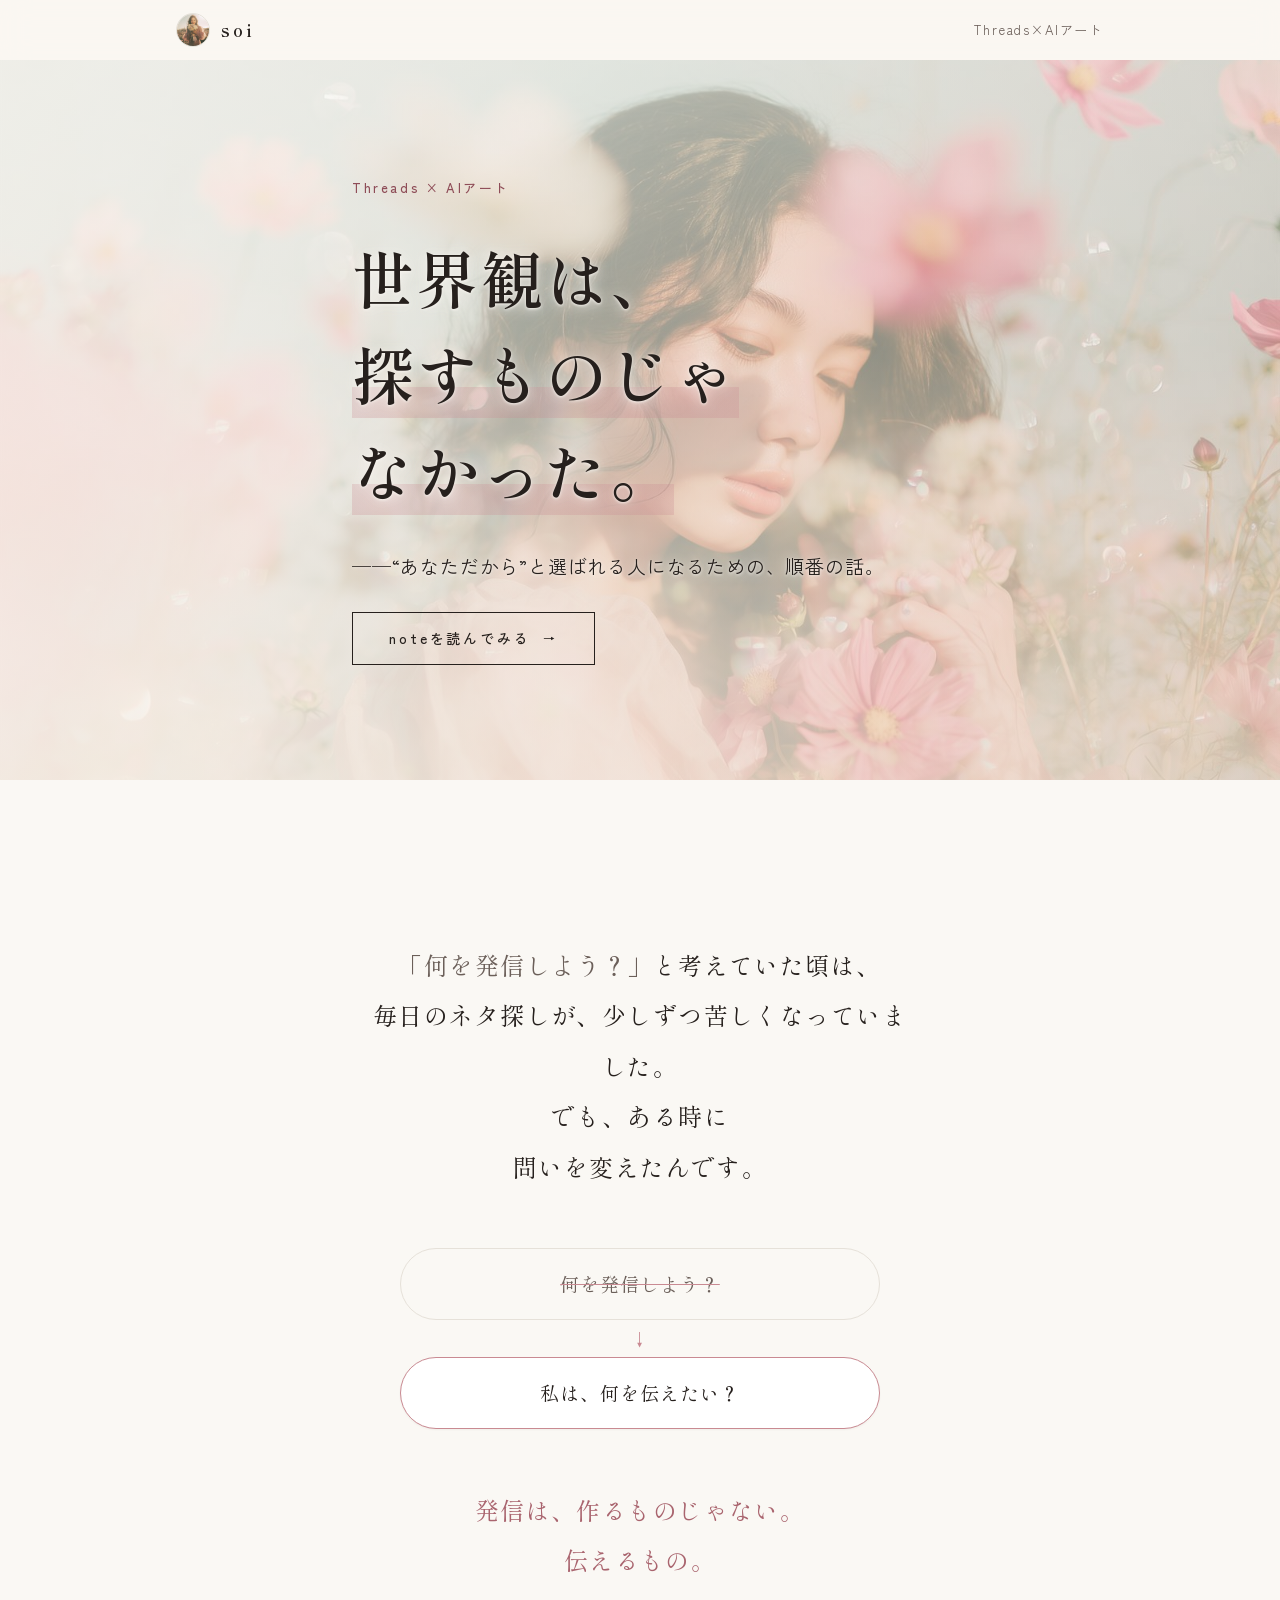
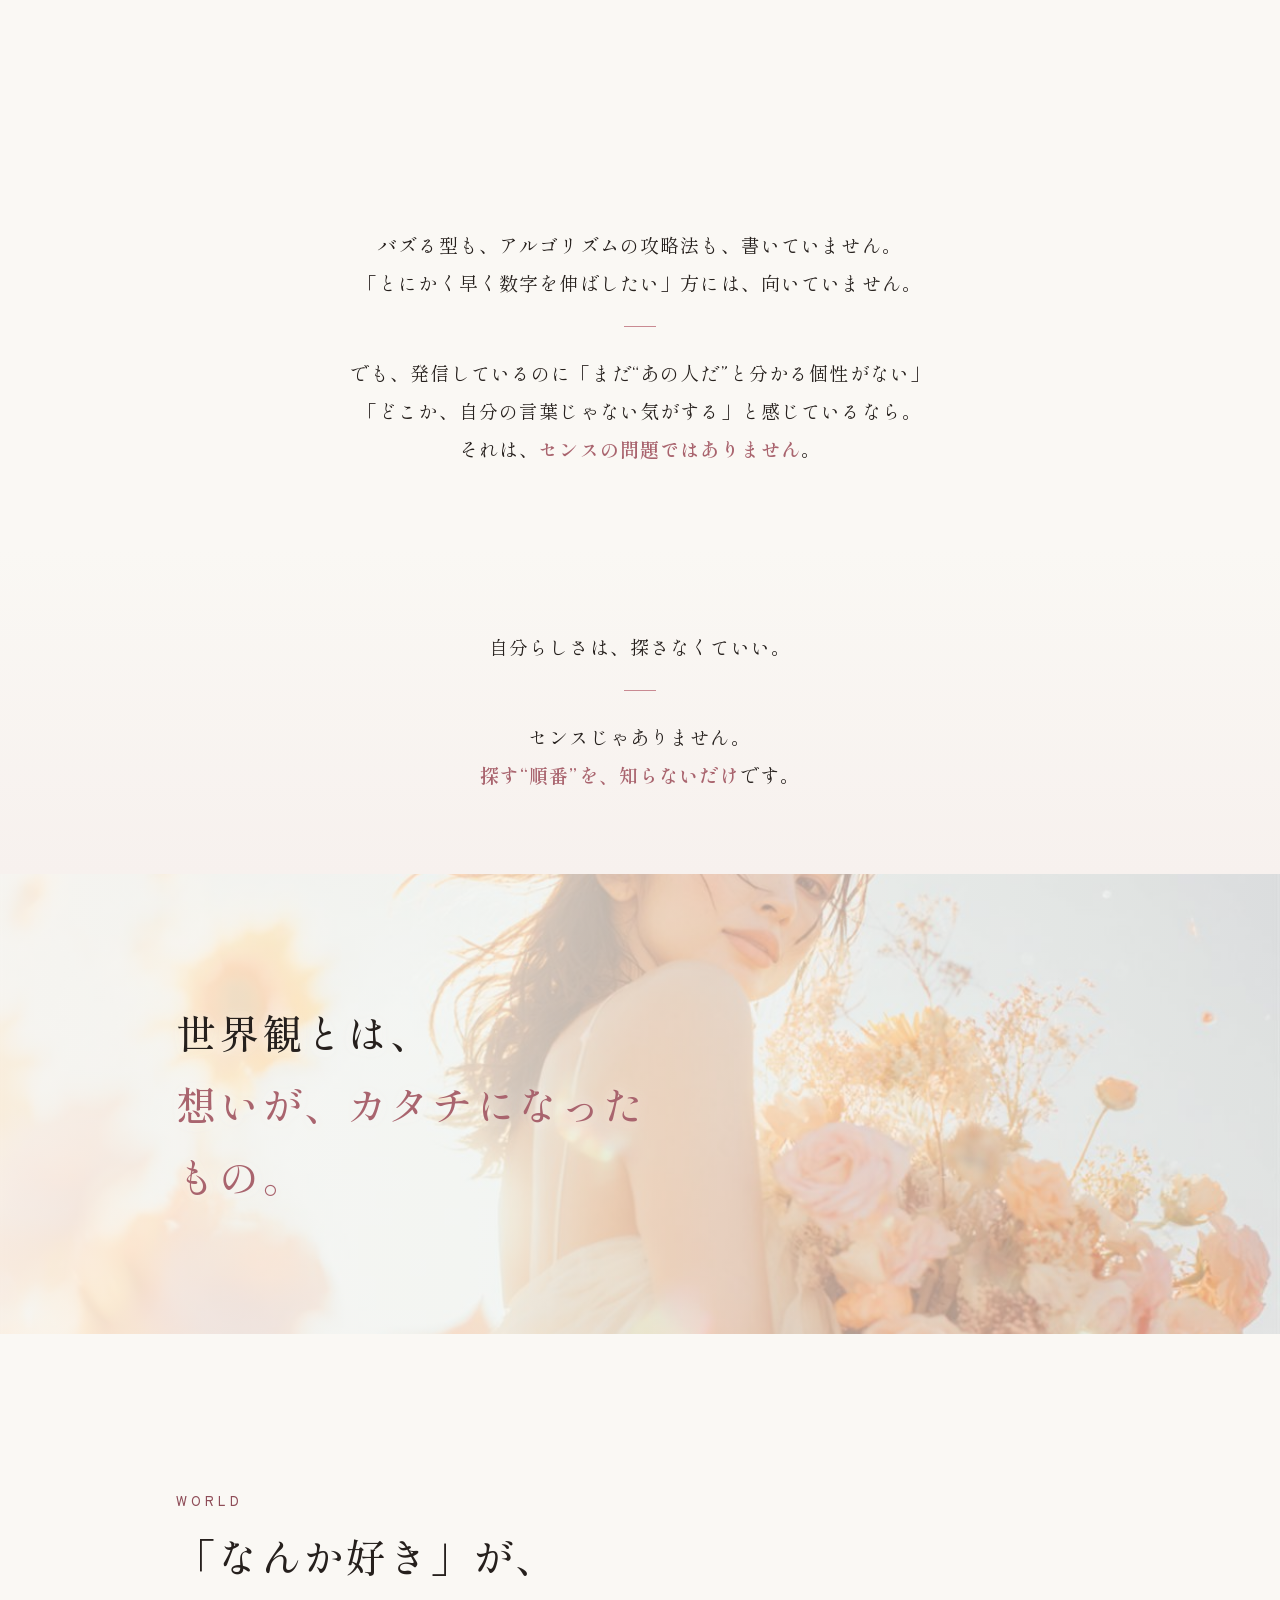
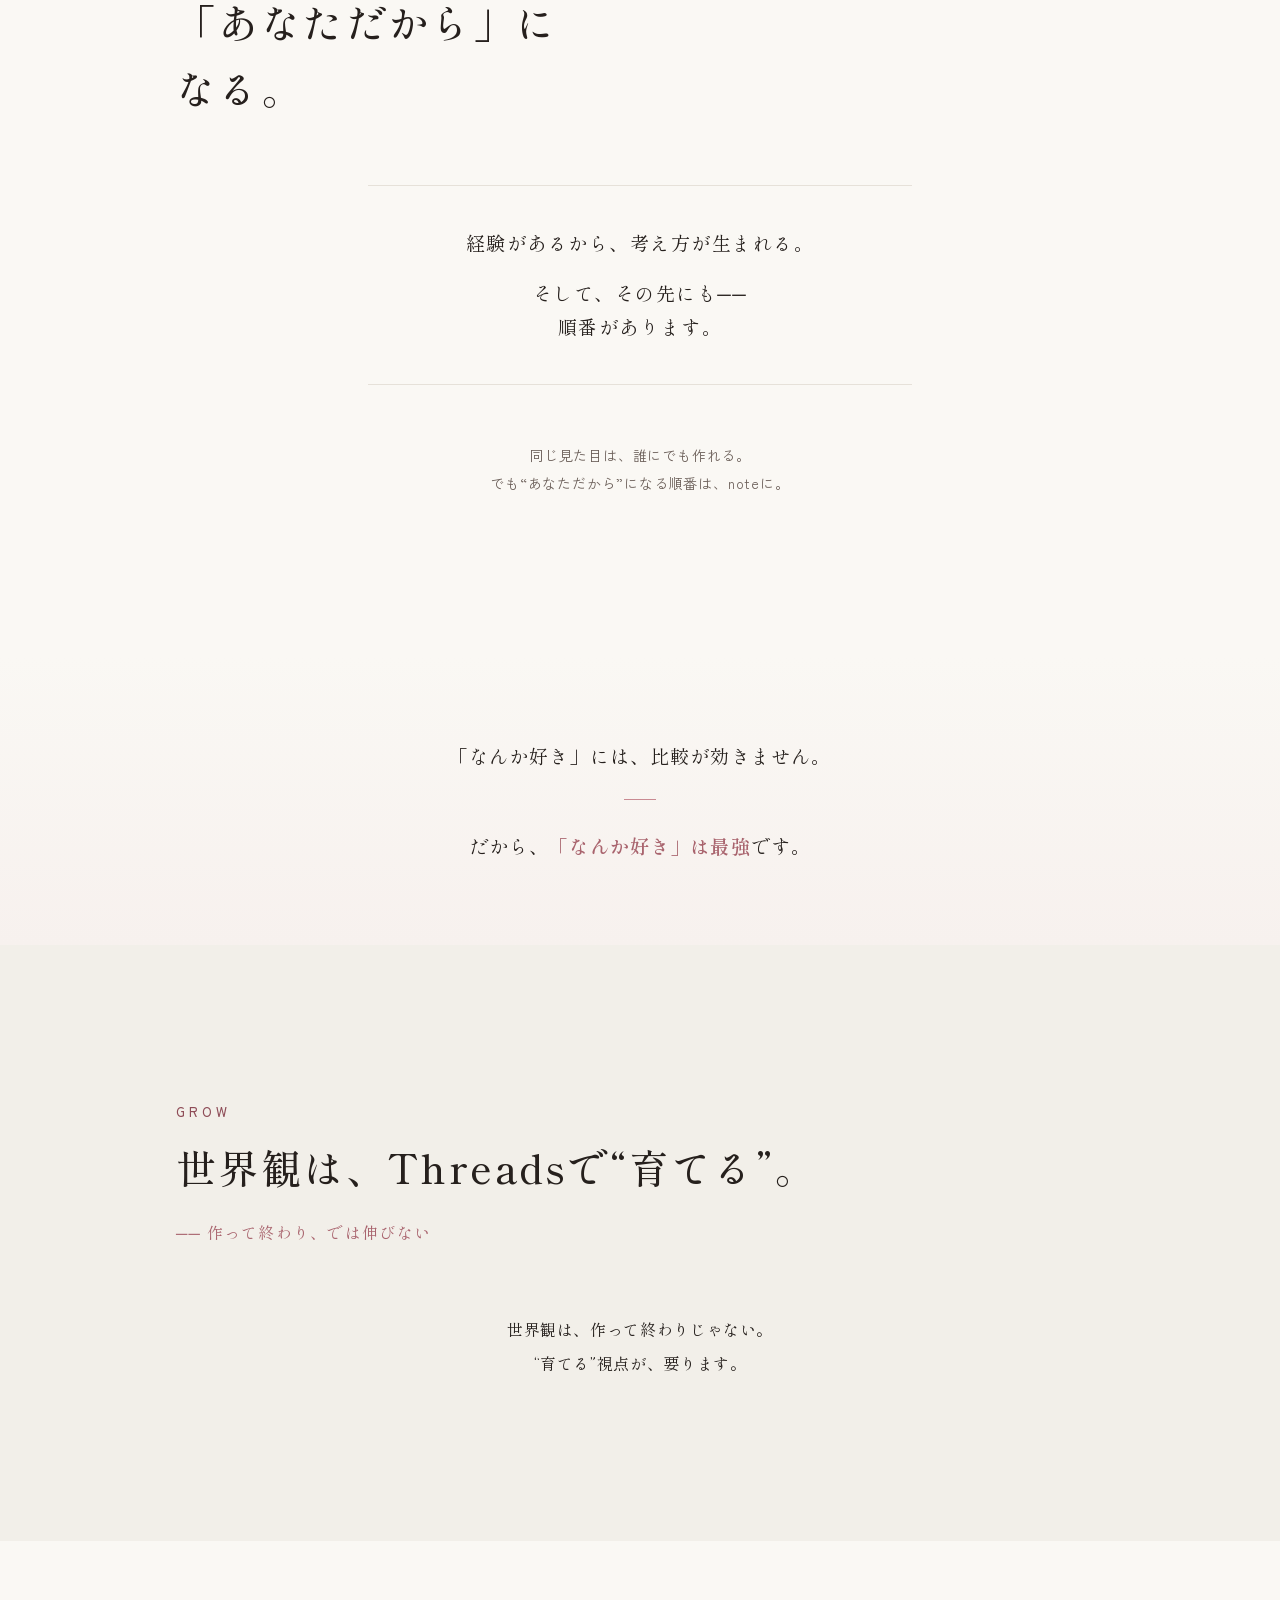
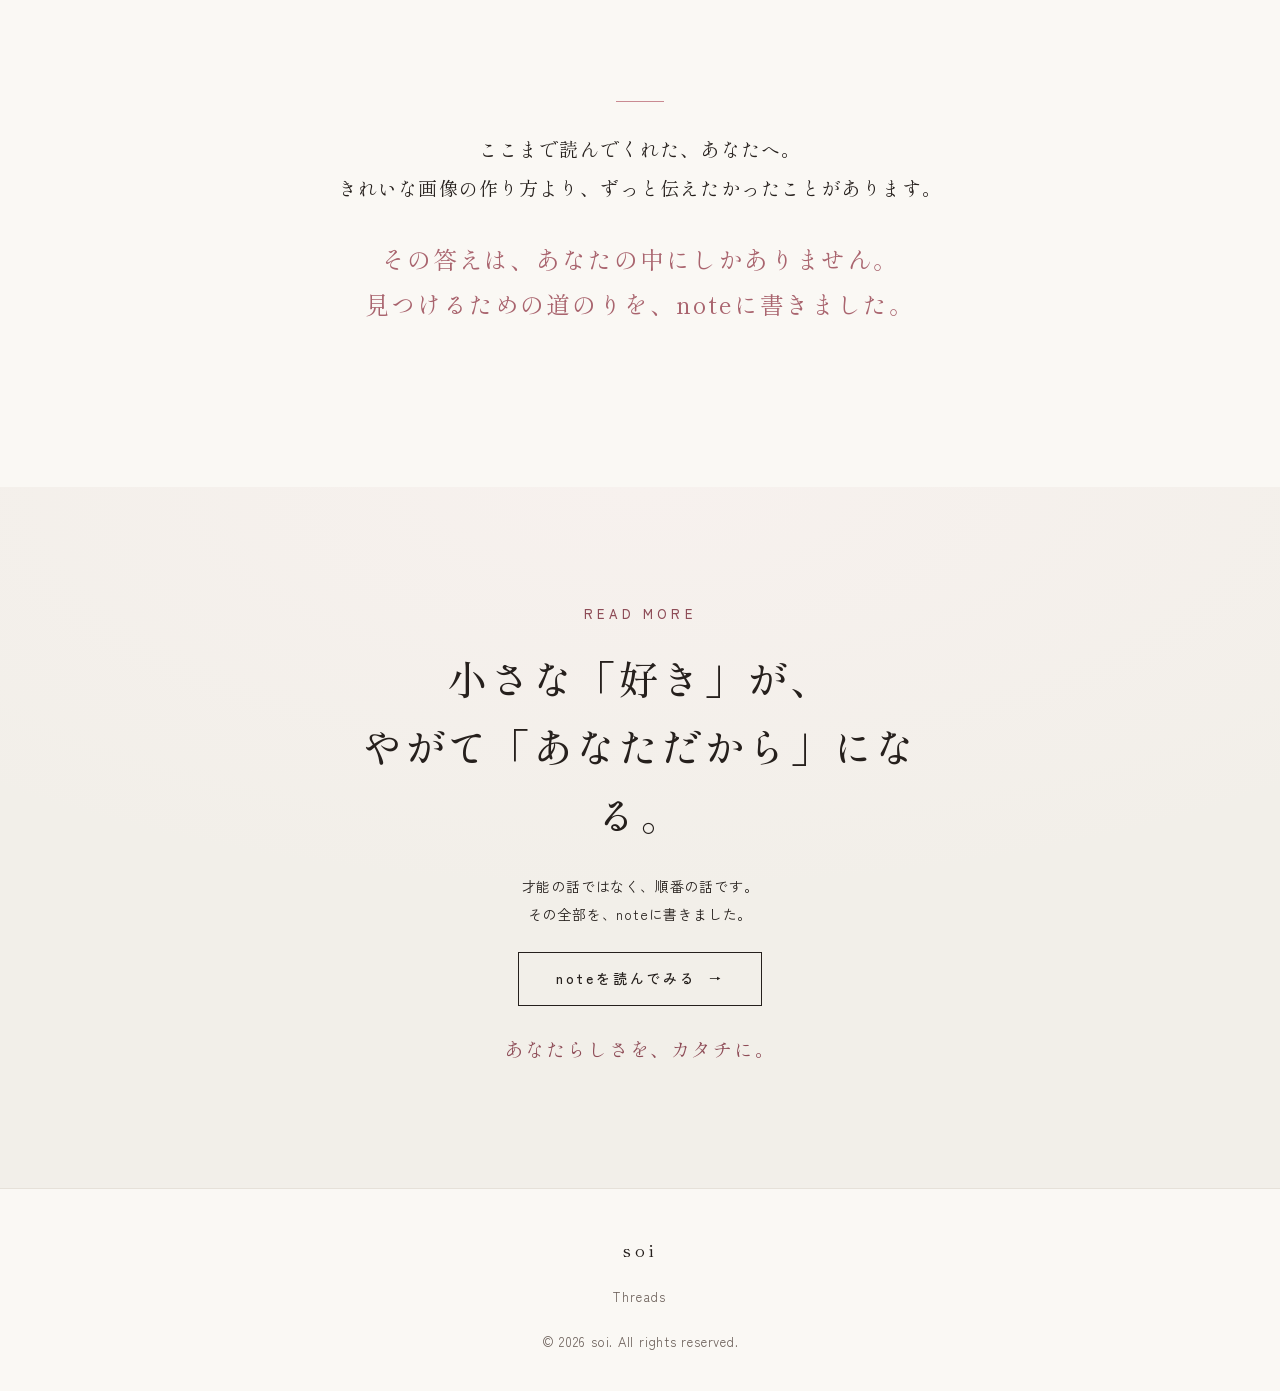
==== commit e43806a4: "hasshin.html: 改行の孤立文字を修正、teaser__confess/.refrain pにtext-wrap:balanceを補完" ====
--- a/hasshin.html
+++ b/hasshin.html
@@ -3,8 +3,8 @@
 <head>
 <meta charset="UTF-8">
 <meta name="viewport" content="width=device-width, initial-scale=1">
-<title>あなたは、何を伝えたいのか？｜soi ── Threads×AIアートと世界観</title>
-<meta name="description" content="「何を発信するか」ではなく「何を伝えたいのか」。経験から生まれた想いを、AIアートで“あなたにしか作れない世界観”にして、Threadsで育てる。「あなただから」と選ばれるまでの話。">
+<title>世界観は、探すものじゃなかった。｜soi ── Threads×AIアート</title>
+<meta name="description" content="センスでも運でもなく、「経験→考え方→想い→言葉→世界観」という順番。それを知るだけで、比較されずに“あなただから”と選ばれる。才能ではなく、順番の話。">
 
 <meta name="theme-color" content="#FBF7F2">
 <meta name="color-scheme" content="light">
@@ -13,8 +13,8 @@
      og:image と og:url は「https://」から始まる完全なURLにすること。 -->
 <meta property="og:type" content="article">
 <meta property="og:site_name" content="soi">
-<meta property="og:title" content="あなたは、何を伝えたいのか？｜soi">
-<meta property="og:description" content="Threads×AIアートで“あなたにしか作れない世界観”をつくる。「何を発信するか」ではなく「何を伝えたいのか」から始める発信の話。">
+<meta property="og:title" content="世界観は、探すものじゃなかった。｜soi">
+<meta property="og:description" content="才能でも運でもない。「経験→考え方→想い→言葉→世界観」の順番を知るだけで、“あなただから”と選ばれる。">
 <meta property="og:image" content="https://soiart.vercel.app/assets/hasshin-ogp.jpg">
 <meta property="og:image:width" content="1200">
 <meta property="og:image:height" content="630">
@@ -34,16 +34,16 @@
    デザイントークン（1枚目 index.html と完全に同じ世界観）
    ========================================================= */
 :root {
-  --cream:      #fbf7f2;
-  --sand:       #efe4d8;
-  --blush:      #f6dfdc;
+  --cream:      #faf8f4;
+  --sand:       #f2efe9;
+  --blush:      #f7f1ee;
   --rose:       #c98a92;
   --rose-deep:  #a9646e;
   --rose-ink:   #8e4c57;
-  --ink:        #43332f;
-  --ink-soft:   #7d6a65;
-  --line:       #e5d6c9;
-  --white:      #fffdfb;
+  --ink:        #26201d;
+  --ink-soft:   #6b5f59;
+  --line:       #e6e1d9;
+  --white:      #ffffff;
 
   --shadow-sm:  0 1px 2px rgba(67,51,47,.05);
   --shadow:     0 2px 4px rgba(67,51,47,.04), 0 14px 40px rgba(67,51,47,.08);
@@ -56,12 +56,12 @@
   --fs-md:  1rem;
   --fs-lg:  clamp(1.0625rem, 1rem + .3vw, 1.1875rem);
   --fs-xl:  clamp(1.25rem, 1.1rem + .7vw, 1.5rem);
-  --fs-2xl: clamp(1.5rem, 1.25rem + 1.3vw, 2.125rem);
-  --fs-3xl: clamp(1.875rem, 1.4rem + 2.5vw, 3.25rem);
+  --fs-2xl: clamp(1.625rem, 1.3rem + 1.6vw, 2.5rem);
+  --fs-3xl: clamp(2.125rem, 1.5rem + 3vw, 4rem);
 
   --measure: 32em;
   --pad: clamp(1.25rem, 5vw, 2rem);
-  --band: clamp(4.5rem, 12vw, 8.5rem);
+  --band: clamp(5.5rem, 14vw, 10rem);
   --header-h: 60px;
 }
 
@@ -123,16 +123,16 @@
 
 /* ボタン ------------------------------------------------- */
 .btn {
-  display: inline-flex; align-items: center; justify-content: center; gap: .7em;
-  padding: 1.15em 2.2em;
-  font-family: var(--gothic); font-size: var(--fs-md); font-weight: 500;
-  line-height: 1.4; letter-spacing: .08em; text-align: center; text-decoration: none;
-  color: var(--white); background: var(--rose-ink);
-  border: 1px solid var(--rose-ink); border-radius: 999px; box-shadow: var(--shadow-sm);
-  transition: background .3s ease, border-color .3s ease, transform .3s ease, box-shadow .3s ease;
-}
-.btn:hover { background: #79404a; border-color: #79404a; transform: translateY(-2px); box-shadow: var(--shadow); }
-.btn:active { transform: translateY(0); }
+  display: inline-flex; align-items: center; justify-content: center; gap: .9em;
+  padding: 1.15em 2.6em;
+  font-family: var(--gothic); font-size: var(--fs-sm); font-weight: 500;
+  line-height: 1.4; letter-spacing: .2em; text-align: center; text-decoration: none;
+  color: var(--ink); background: transparent;
+  border: 1px solid var(--ink); border-radius: 0; box-shadow: none;
+  transition: background .35s ease, color .35s ease, letter-spacing .35s ease;
+}
+.btn:hover { background: var(--ink); color: var(--cream); letter-spacing: .26em; }
+.btn:active { background: #000; }
 .btn__arrow { font-size: .85em; transition: transform .3s ease; }
 .btn:hover .btn__arrow { transform: translateX(4px); }
 .cta-note { margin-top: 1.1rem; font-size: var(--fs-xs); color: var(--ink-soft); letter-spacing: .06em; }
@@ -221,7 +221,7 @@
 
 .teaser .wrap { display: flex; flex-direction: column; align-items: center; gap: 1.75rem; text-align: center; }
 .teaser__text { font-family: var(--mincho); font-size: var(--fs-lg); line-height: 2.05; letter-spacing: .06em; color: var(--ink); text-wrap: balance; }
-.teaser__confess { font-family: var(--mincho); font-size: var(--fs-xl); line-height: 1.9; letter-spacing: .08em; color: var(--rose-deep); }
+.teaser__confess { font-family: var(--mincho); font-size: var(--fs-xl); line-height: 1.9; letter-spacing: .08em; color: var(--rose-deep); text-wrap: balance; }
 .teaser__rule { width: 3rem; height: 1px; background: var(--rose); }
 
 /* =========================================================
@@ -285,7 +285,7 @@
   display: grid; gap: 1rem; text-align: center;
   padding-block: clamp(1.75rem,4vw,2.5rem); border-block: 1px solid var(--line);
 }
-.refrain p { font-family: var(--mincho); font-size: var(--fs-lg); letter-spacing: .08em; line-height: 1.8; }
+.refrain p { font-family: var(--mincho); font-size: var(--fs-lg); letter-spacing: .08em; line-height: 1.8; text-wrap: balance; }
 
 .world-note { max-width: 32rem; margin-inline: auto; text-align: center; font-size: var(--fs-sm); line-height: 2; color: var(--ink-soft); }
 
@@ -376,17 +376,15 @@
     <div class="wrap hero__inner">
       <p class="hero__label">Threads × AIアート</p>
       <h1 class="hero__title">
-        あなたは、<br>
-        <span class="accent">何を伝えたいのか？</span>
+        世界観は、<br>
+        <span class="accent">探すものじゃ<br>なかった。</span>
       </h1>
       <p class="hero__lead">
-        大切なのは「何を発信するか」ではありません。<br>
-        経験から生まれた想いを、AIアートで“あなたにしか作れない世界観”に。<br>
-        Threadsで「あなただから」と選ばれるまでの話です。
+        ──“あなただから”と選ばれる人になるための、順番の話。
       </p>
       <div class="hero__actions">
         <a class="btn" href="#" data-note-link>
-          noteで続きを読む <span class="btn__arrow" aria-hidden="true">→</span>
+          noteを読んでみる <span class="btn__arrow" aria-hidden="true">→</span>
         </a>
       </div>
     </div>
@@ -398,7 +396,8 @@
       <p class="lead-band__text reveal">
         <span class="q">「何を発信しよう？」</span>と考えていた頃は、<br>
         毎日のネタ探しが、少しずつ苦しくなっていました。<br>
-        でも、ある時に問いを変えたんです。
+        でも、ある時に<br>
+        問いを変えたんです。
       </p>
 
       <div class="lead-band__swap reveal">
@@ -408,8 +407,7 @@
       </div>
 
       <p class="lead-band__text reveal" style="margin-top: clamp(2.5rem,6vw,3.5rem);">
-        ネタを探さなくなりました。探す必要が、なくなったから。<br>
-        <span class="a">発信は「作るもの」ではなく「伝えるもの」</span>に変わったんです。
+        <span class="a">発信は、作るものじゃない。<br>伝えるもの。</span>
       </p>
     </div>
   </section>
@@ -422,94 +420,21 @@
         「とにかく早く数字を伸ばしたい」方には、向いていません。
       </p>
       <p class="filter__text filter__text--strong reveal">
-        でも、Threadsで発信して、AIアートも投稿しているのに、<br>
-        「これ、本当に自分の世界観かな」と感じたことがあるなら。<br>
-        この続きは、<strong>あなたのための話</strong>です。
+        でも、発信しているのに「まだ“あの人だ”と分かる個性がない」<br>
+        「どこか、自分の言葉じゃない気がする」と感じているなら。<br>
+        それは、<strong>センスの問題ではありません</strong>。
       </p>
     </div>
   </section>
 
   <!-- 第2章 探さない -->
-  <section class="section section--blush" aria-labelledby="self-title">
-    <div class="wrap">
-      <div class="band-head reveal">
-        <p class="eyebrow">Yourself</p>
-        <h2 class="band-title" id="self-title">自分らしさは、探さなくていい。</h2>
-        <p class="band-sub">── 作ろうとした瞬間、“正解”を探し始める</p>
-      </div>
-
-      <p class="prose reveal">
-        「自分らしく」と思った瞬間、人は“正解”を探し始めます。<br>でも、自分らしさは、作るものじゃない。
-      </p>
-
-      <figure class="voice reveal">
-        <blockquote class="voice__quote">
-          世界観が、好きです。<br>雰囲気が、好きです。
-        </blockquote>
-        <figcaption class="voice__who">── 薄ピンクのAIアートを投稿した日に、届いたコメント</figcaption>
-      </figure>
-
-      <p class="prose prose--em reveal">
-        フォロワーさんは、わたしより先に<br>“わたしらしさ”を見つけてくれていました。
-      </p>
-    </div>
-  </section>
-
-  <!-- 第3章 経験を掘る（5つの階層） -->
-  <section class="section section--sand" aria-labelledby="layers-title">
-    <div class="wrap">
-      <div class="band-head reveal">
-        <p class="eyebrow">Layers</p>
-        <h2 class="band-title" id="layers-title">発信の5層構造</h2>
-        <p class="band-sub">── AIに作れるのは、どこまで？</p>
-      </div>
-
-      <div class="layers">
-        <div class="layer layer--ai reveal">
-          <div class="layer__mark"><span class="layer__no">01</span><span class="layer__dot"></span></div>
-          <div>
-            <h3 class="layer__title">情報</h3>
-            <span class="layer__tag">AIに聞けば、すぐ出てくる</span>
-          </div>
-        </div>
-
-        <div class="layer layer--ai reveal">
-          <div class="layer__mark"><span class="layer__no">02</span><span class="layer__dot"></span></div>
-          <div>
-            <h3 class="layer__title">知識</h3>
-            <span class="layer__tag">AIに聞けば、正確に教えてくれる</span>
-          </div>
-        </div>
-
-        <div class="layer layer--human reveal">
-          <div class="layer__mark"><span class="layer__no">03</span><span class="layer__dot"></span></div>
-          <div>
-            <h3 class="layer__title">経験</h3>
-            <span class="layer__tag">ここから、AIには語れない</span>
-          </div>
-        </div>
-
-        <div class="layer layer--human reveal">
-          <div class="layer__mark"><span class="layer__no">04</span><span class="layer__dot"></span></div>
-          <div>
-            <h3 class="layer__title">考え方</h3>
-            <span class="layer__tag">経験が違えば、変わる</span>
-          </div>
-        </div>
-
-        <div class="layer layer--human reveal">
-          <div class="layer__mark"><span class="layer__no">05</span><span class="layer__dot"></span></div>
-          <div>
-            <h3 class="layer__title">想い</h3>
-            <span class="layer__tag">AIには、作れない</span>
-          </div>
-        </div>
-      </div>
-
-      <p class="layers-note reveal">
-        AIは、画像も文章も動画も作れます。<br>
-        でも、<strong>優しさは作れません。人を想う気持ちも、作れません。</strong><br>
-        だから、最後まで残るのは──人の想いです。
+  <section class="filter section--blush">
+    <div class="wrap wrap--narrow">
+      <p class="filter__text reveal">
+        自分らしさは、探さなくていい。
+      </p>
+      <p class="filter__text filter__text--strong reveal">
+        センスじゃありません。<br><strong>探す“順番”を、知らないだけ</strong>です。
       </p>
     </div>
   </section>
@@ -530,18 +455,16 @@
     <div class="wrap">
       <div class="band-head reveal">
         <p class="eyebrow">World</p>
-        <h2 class="band-title" id="world-title">「なんか好き」が、<br>「あなただから」になる。</h2>
+        <h2 class="band-title" id="world-title">「なんか好き」が、<br>「あなただから」に<br>なる。</h2>
       </div>
 
       <div class="refrain reveal">
         <p>経験があるから、考え方が生まれる。</p>
-        <p>考え方があるから、想いが生まれる。</p>
-        <p>想いがあるから、言葉になる。</p>
-        <p>言葉の積み重ねが、世界観になる。</p>
+        <p>そして、その先にも──<br>順番があります。</p>
       </div>
 
       <p class="world-note reveal">
-        同じ色を使っても、込めた想いが違えば、伝わるものは変わる。<br>真似できるのは、デザインだけ。それが、世界観です。
+        同じ見た目は、誰にでも作れる。<br>でも“あなただから”になる順番は、noteに。
       </p>
     </div>
   </section>
@@ -550,11 +473,9 @@
   <section class="filter section--blush">
     <div class="wrap wrap--narrow">
       <p class="filter__text reveal">
-        「なんか好き」は、理由が言えない状態のこと。<br>
-        理由が言えるものは、比較されます。
+        「なんか好き」には、比較が効きません。
       </p>
       <p class="filter__text filter__text--strong reveal">
-        でも「なんか好き」には、比較が効かない。<br>
         だから、<strong>「なんか好き」は最強</strong>です。
       </p>
     </div>
@@ -570,28 +491,7 @@
       </div>
 
       <p class="prose reveal">
-        世界観は、作って終わりじゃない。<br><strong>同じ想いを、角度を変えて伝え続ける</strong>ことで、育っていく。
-      </p>
-
-      <p class="note-proof reveal">
-        地道に“根”を張った先で、初めて書いたnoteは、<strong>公開から1分で完売</strong>しました。
-      </p>
-    </div>
-  </section>
-
-  <!-- 第5章 届け続ける（好きを隠さない） -->
-  <section class="section" aria-labelledby="story-title">
-    <div class="wrap">
-      <div class="band-head reveal">
-        <p class="eyebrow">Story</p>
-        <h2 class="band-title" id="story-title">“好き”を、隠さない。</h2>
-      </div>
-
-      <p class="prose reveal">
-        「ぶりっこ」と呼ばれた日から、<br>わたしは、大好きだったピンクを手放しました。
-      </p>
-      <p class="prose prose--em reveal">
-        その“好き”と、もう一度向き合えた日のこと。<br>わたしの世界観が生まれた理由は、noteに書いています。
+        世界観は、作って終わりじゃない。<br>“育てる”視点が、要ります。
       </p>
     </div>
   </section>
@@ -619,11 +519,10 @@
         小さな「好き」が、<br>やがて「あなただから」になる。
       </h2>
       <p class="final__lead">
-        才能の話ではなく、順番の話です。<br>
-        想いの見つけ方と、Threadsでの育て方。その全部を、noteに書きました。
+        才能の話ではなく、順番の話です。<br>その全部を、noteに書きました。
       </p>
       <a class="btn" href="#" data-note-link>
-        noteで続きを読む <span class="btn__arrow" aria-hidden="true">→</span>
+        noteを読んでみる <span class="btn__arrow" aria-hidden="true">→</span>
       </a>
       <p class="final__sign">あなたらしさを、カタチに。</p>
     </div>
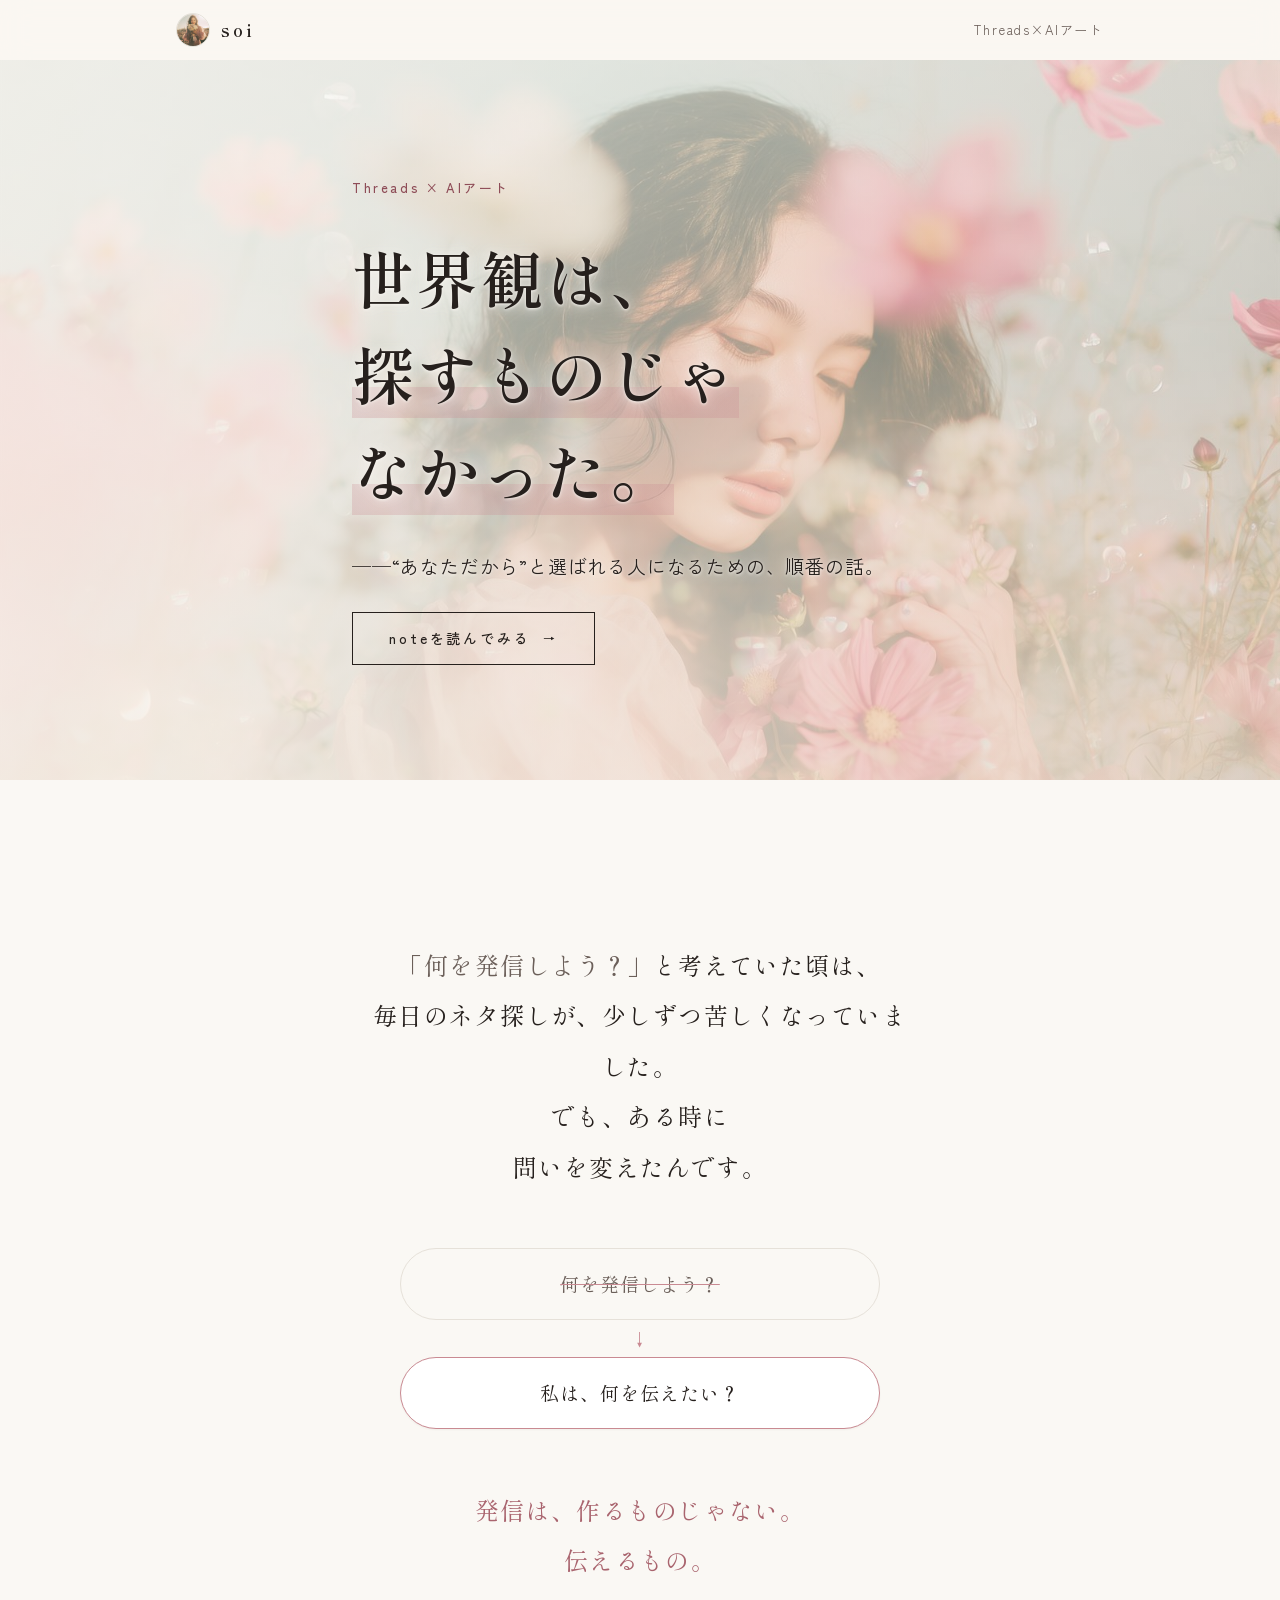
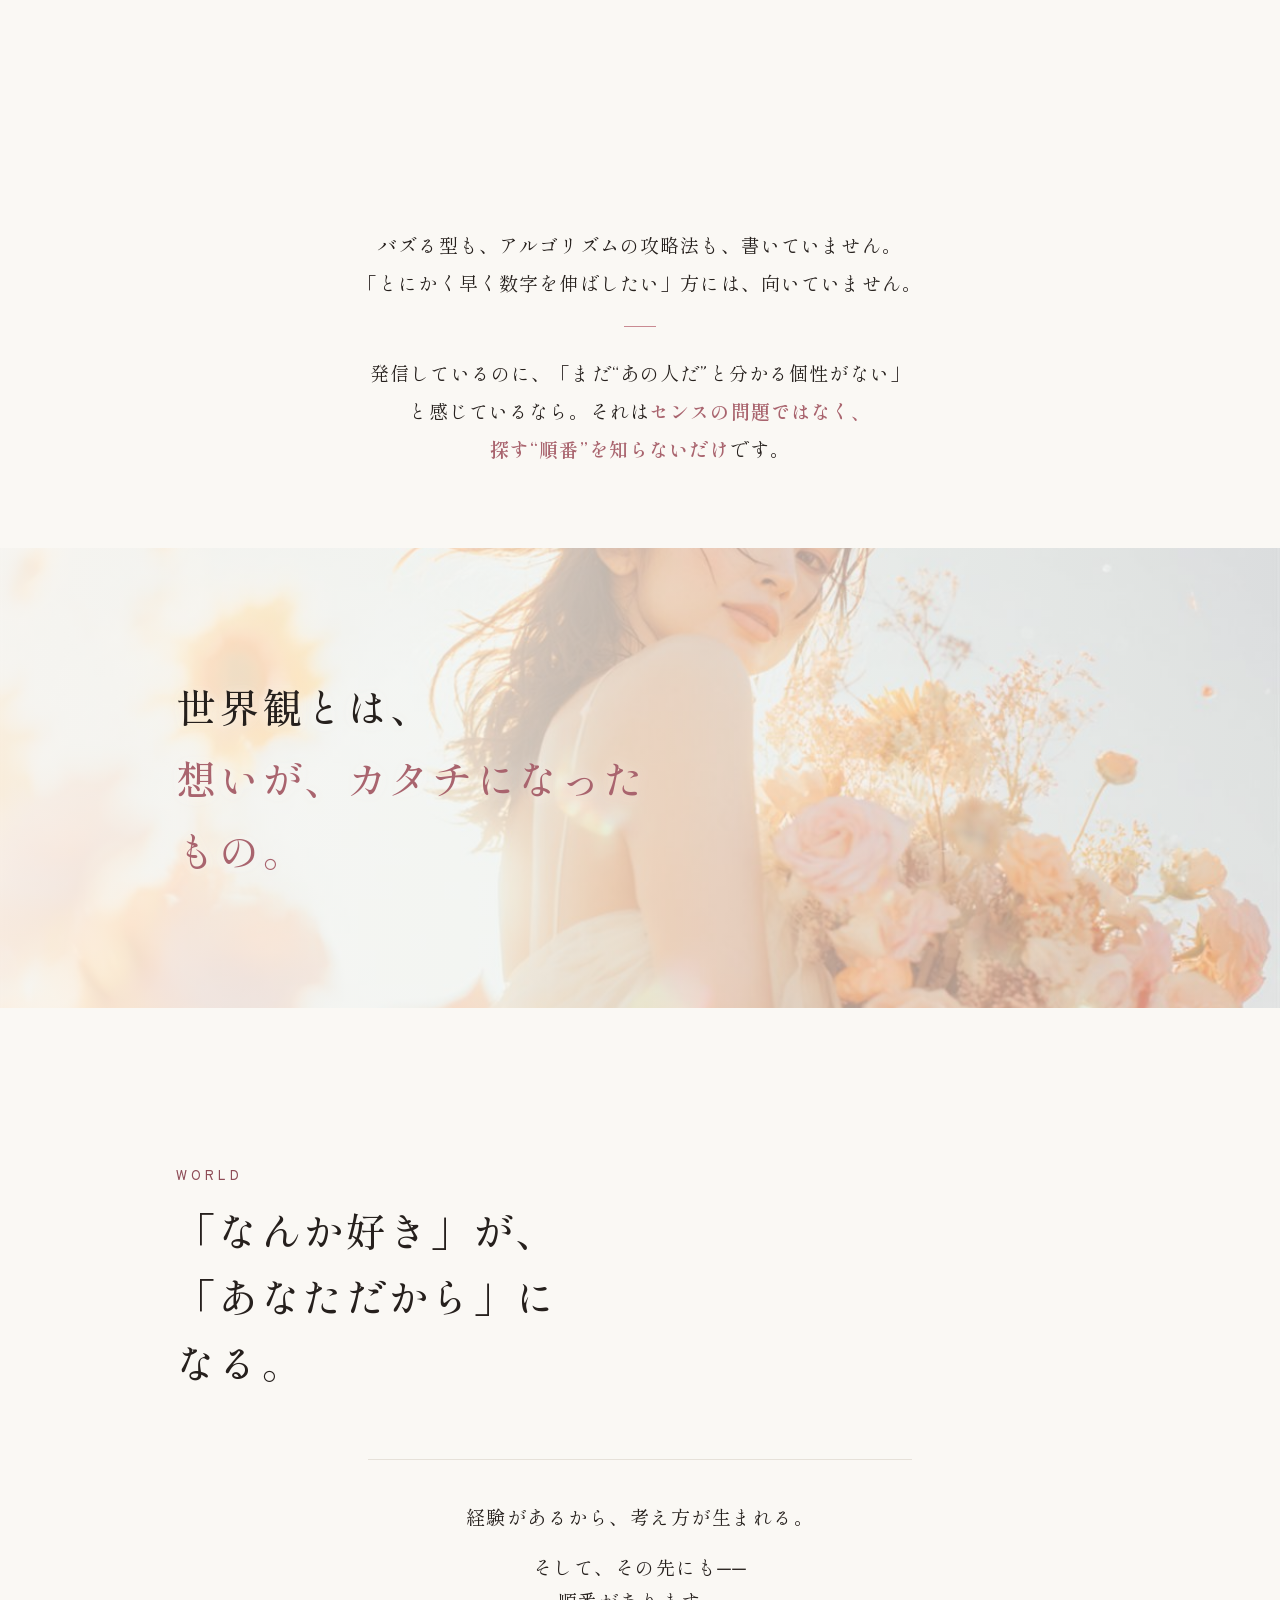
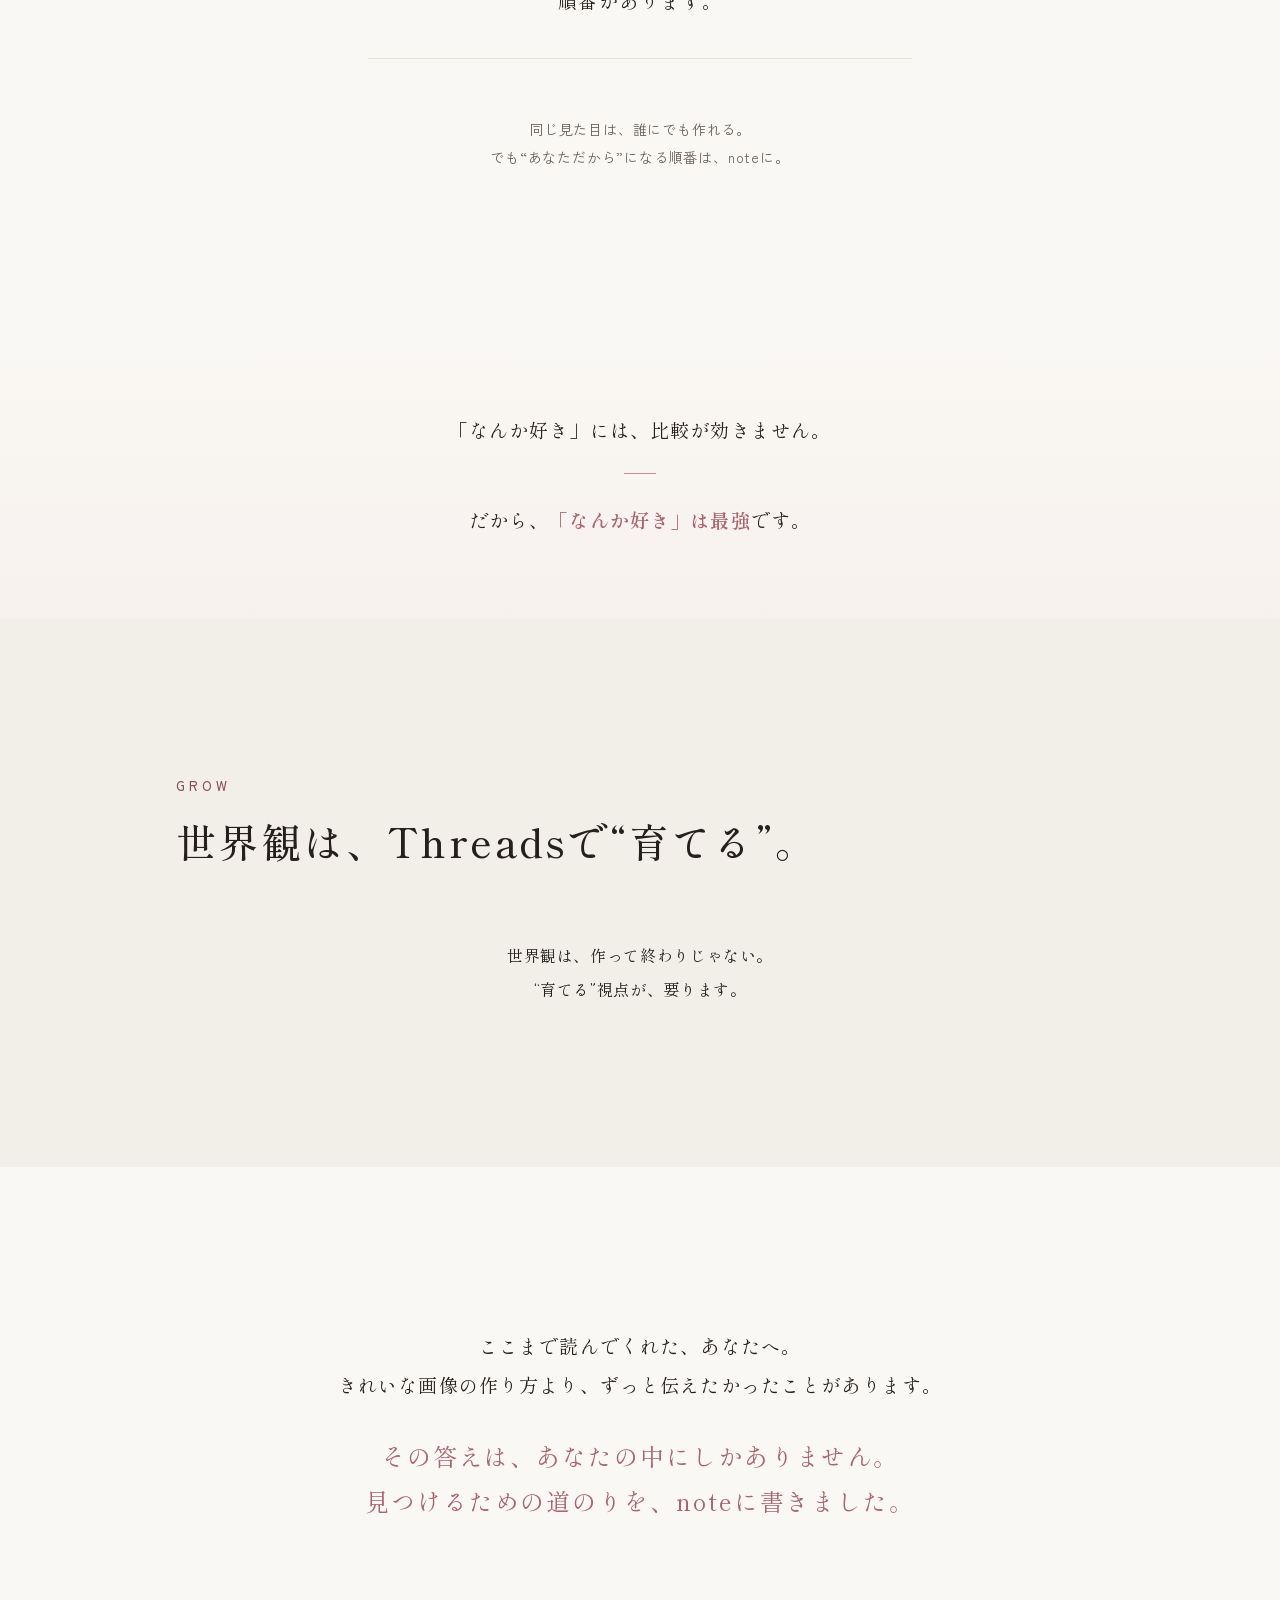
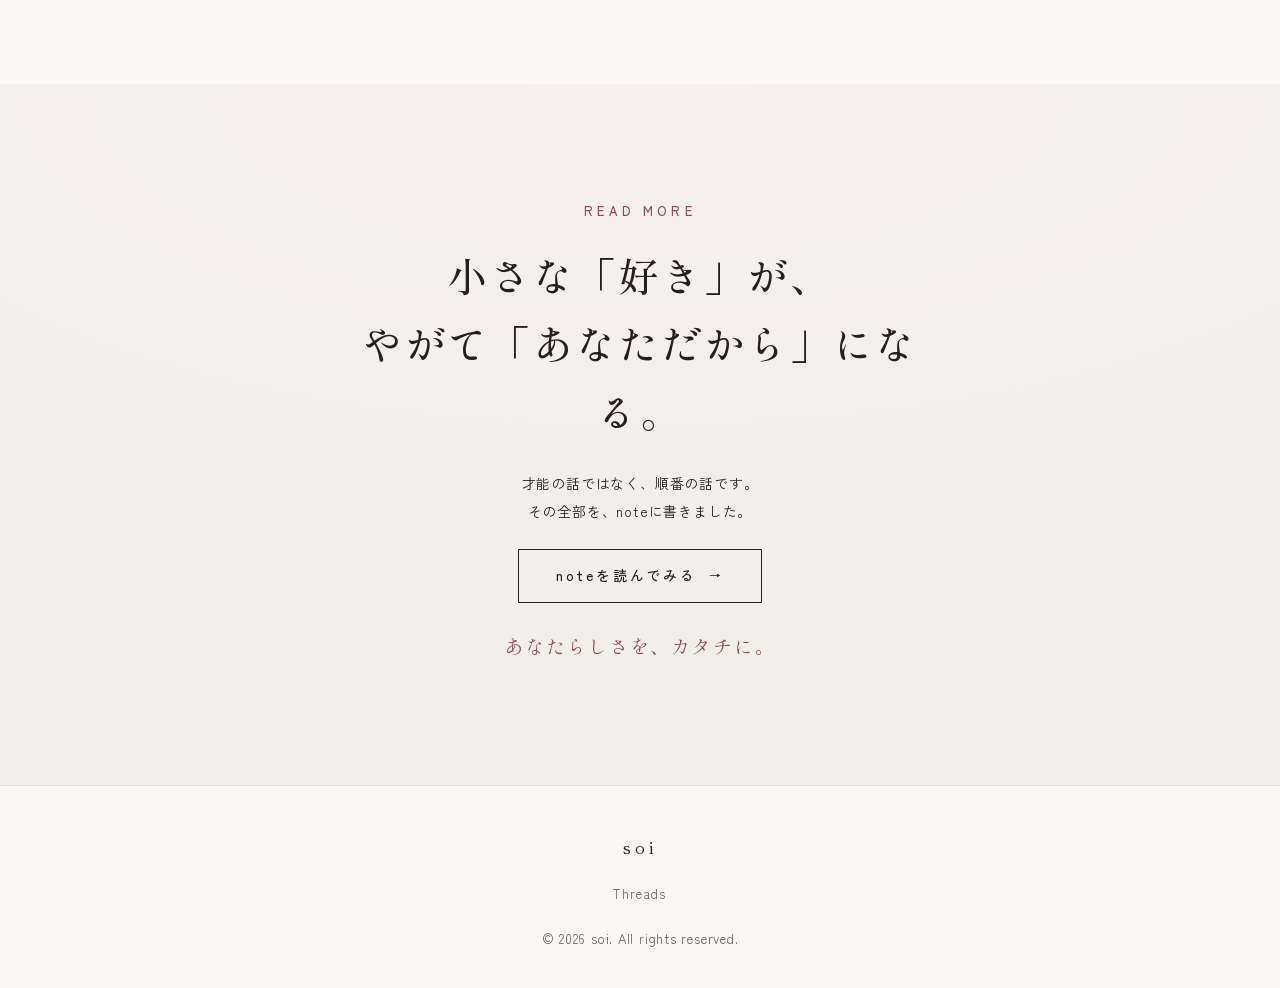
==== commit bbffbb9e: "hasshin.html: 冒頭2つのfilterセクションを1つに統合して文字量を削減、繰り返し多用していた飾り線(band-sub/teaser__rule)を削除" ====
--- a/hasshin.html
+++ b/hasshin.html
@@ -217,12 +217,9 @@
 .filter__text--strong { position: relative; padding-top: 1.75rem; }
 .filter__text--strong::before { content: ""; position: absolute; top: 0; left: 50%; transform: translateX(-50%); width: 2rem; height: 1px; background: var(--rose); }
 
-.band-sub { font-family: var(--mincho); font-size: var(--fs-md); letter-spacing: .08em; color: var(--rose-deep); }
-
 .teaser .wrap { display: flex; flex-direction: column; align-items: center; gap: 1.75rem; text-align: center; }
 .teaser__text { font-family: var(--mincho); font-size: var(--fs-lg); line-height: 2.05; letter-spacing: .06em; color: var(--ink); text-wrap: balance; }
 .teaser__confess { font-family: var(--mincho); font-size: var(--fs-xl); line-height: 1.9; letter-spacing: .08em; color: var(--rose-deep); text-wrap: balance; }
-.teaser__rule { width: 3rem; height: 1px; background: var(--rose); }
 
 /* =========================================================
    5つの階層
@@ -412,7 +409,7 @@
     </div>
   </section>
 
-  <!-- 突き放し（読者を絞る） -->
+  <!-- 突き放し（読者を絞る）+ 探さない -->
   <section class="filter">
     <div class="wrap wrap--narrow">
       <p class="filter__text reveal">
@@ -420,21 +417,8 @@
         「とにかく早く数字を伸ばしたい」方には、向いていません。
       </p>
       <p class="filter__text filter__text--strong reveal">
-        でも、発信しているのに「まだ“あの人だ”と分かる個性がない」<br>
-        「どこか、自分の言葉じゃない気がする」と感じているなら。<br>
-        それは、<strong>センスの問題ではありません</strong>。
-      </p>
-    </div>
-  </section>
-
-  <!-- 第2章 探さない -->
-  <section class="filter section--blush">
-    <div class="wrap wrap--narrow">
-      <p class="filter__text reveal">
-        自分らしさは、探さなくていい。
-      </p>
-      <p class="filter__text filter__text--strong reveal">
-        センスじゃありません。<br><strong>探す“順番”を、知らないだけ</strong>です。
+        発信しているのに、「まだ“あの人だ”と分かる個性がない」<br>
+        と感じているなら。それは<strong>センスの問題ではなく、<br>探す“順番”を知らないだけ</strong>です。
       </p>
     </div>
   </section>
@@ -487,7 +471,6 @@
       <div class="band-head reveal">
         <p class="eyebrow">Grow</p>
         <h2 class="band-title" id="grow-title">世界観は、Threadsで“育てる”。</h2>
-        <p class="band-sub">── 作って終わり、では伸びない</p>
       </div>
 
       <p class="prose reveal">
@@ -500,7 +483,6 @@
   <section class="teaser section" aria-labelledby="teaser-title">
     <div class="wrap wrap--narrow">
       <h2 class="sr-only" id="teaser-title">ここまで読んでくれたあなたへ</h2>
-      <span class="teaser__rule reveal" aria-hidden="true"></span>
       <p class="teaser__text reveal">
         ここまで読んでくれた、あなたへ。<br>
         きれいな画像の作り方より、ずっと伝えたかったことがあります。
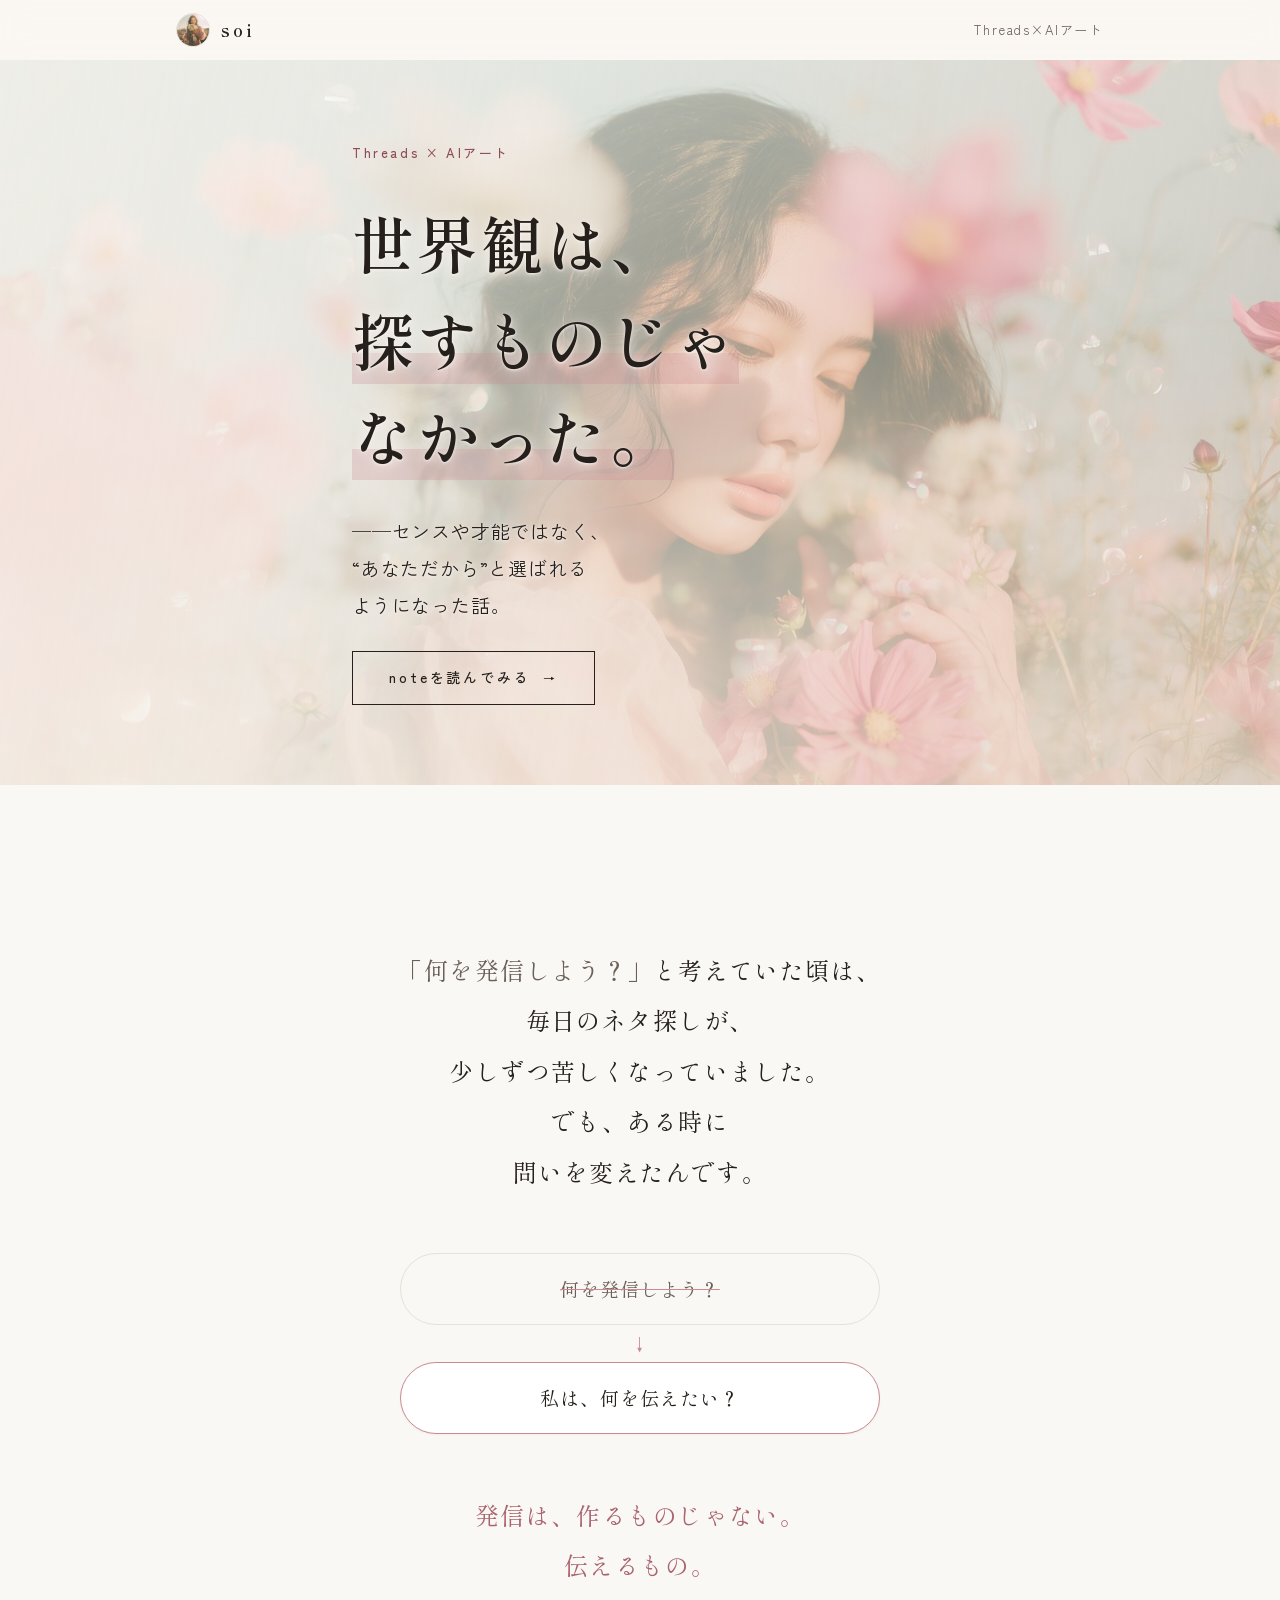
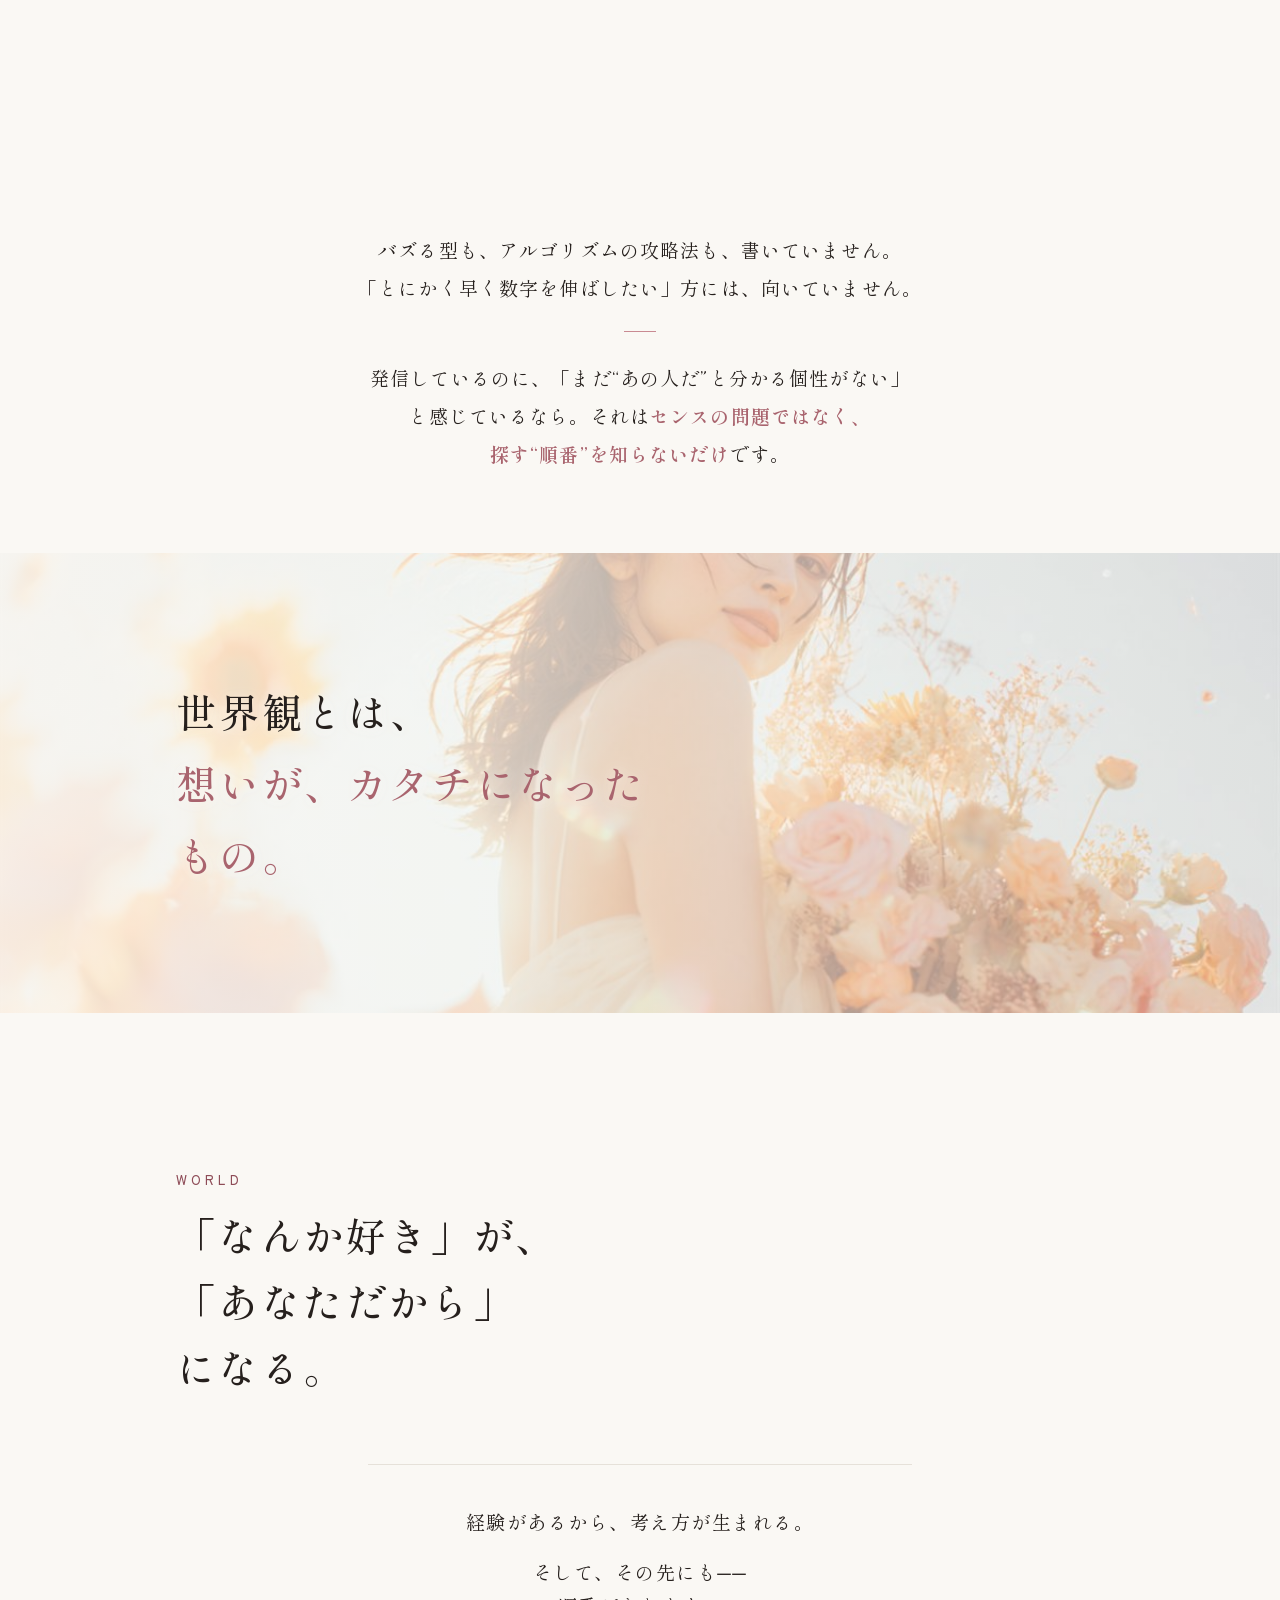
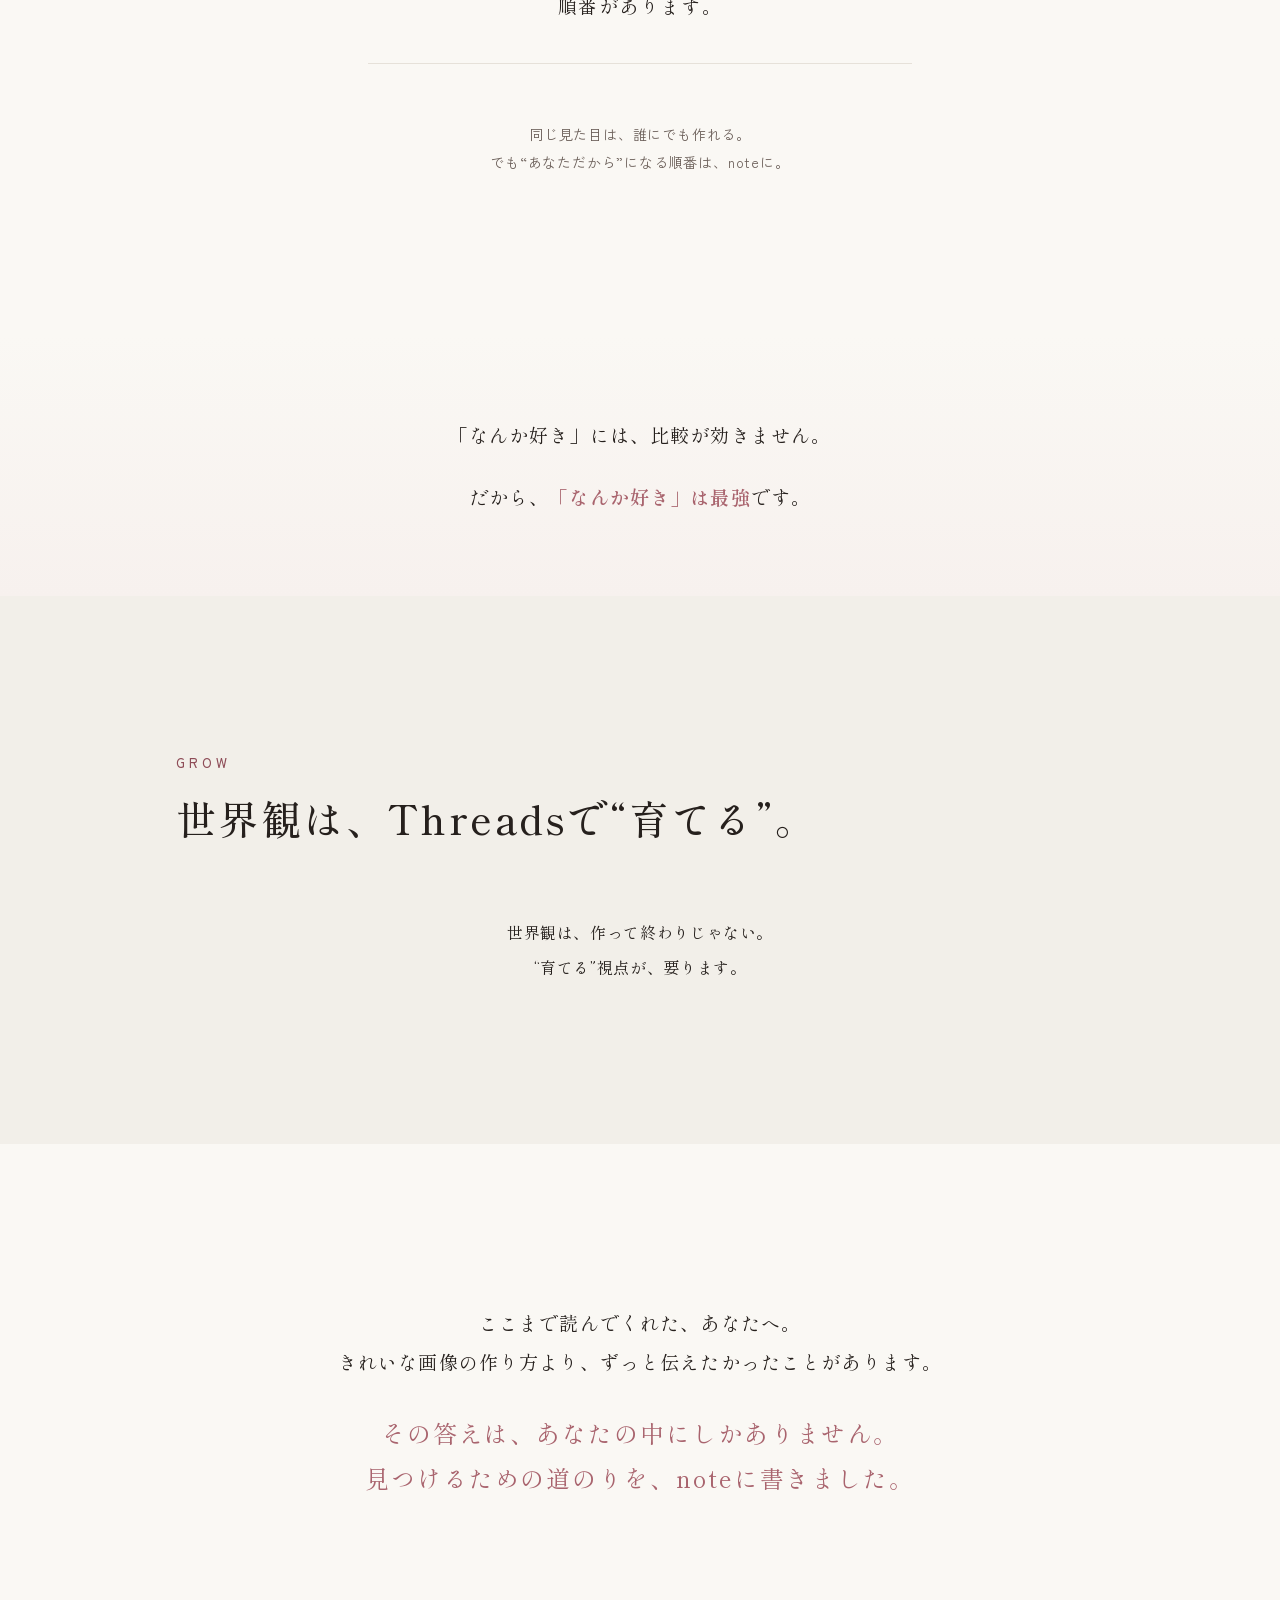
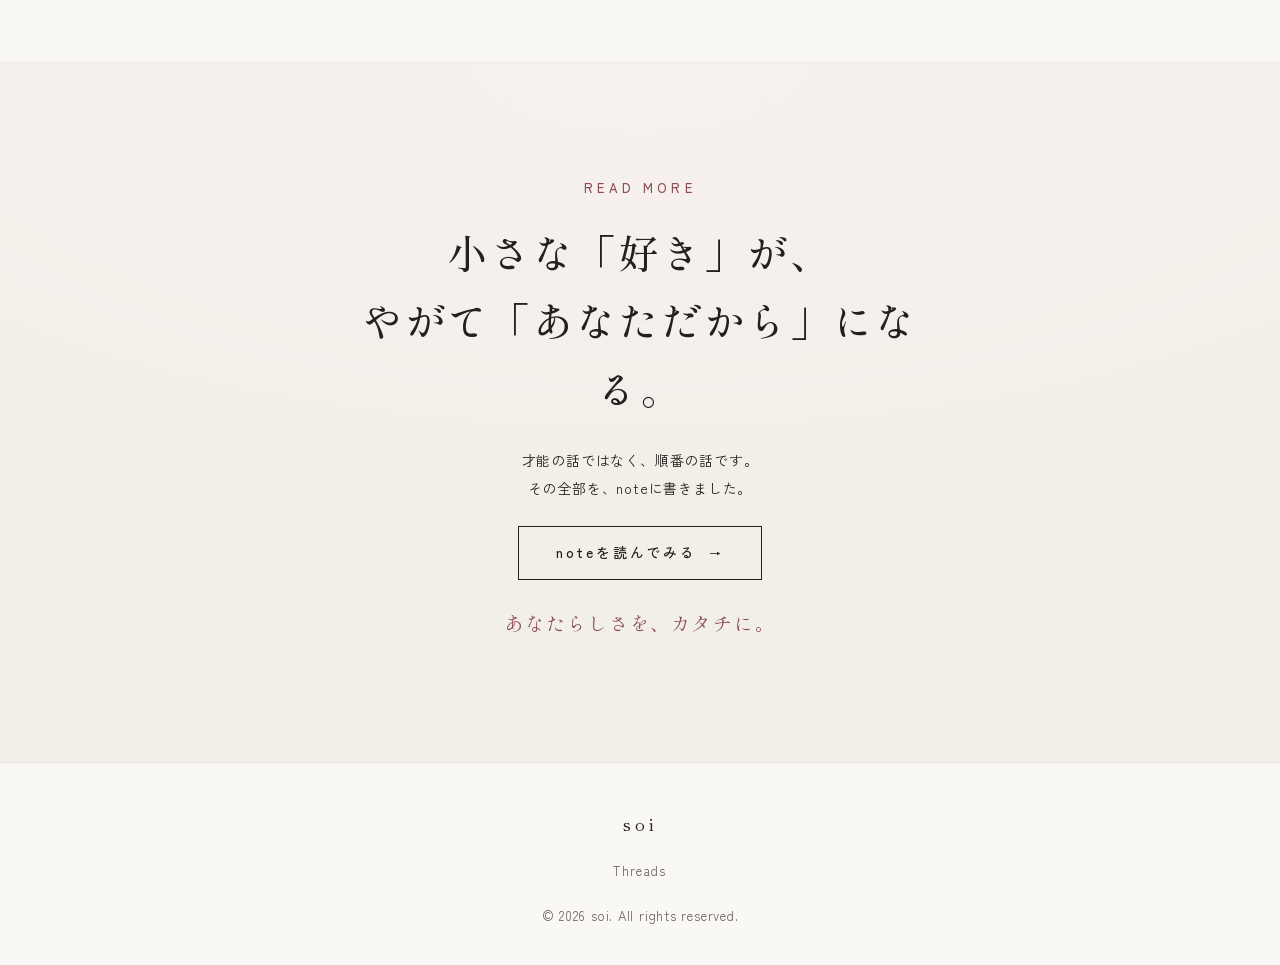
==== commit 92203162: "hasshin.html: フィードバック反映（①ヒーロー副題を平易な言葉に、②ネタ探し文の改行位置、③World見出しのなる。を分離しない、⑤なんか好きセクションの飾り線も削除）" ====
--- a/hasshin.html
+++ b/hasshin.html
@@ -377,7 +377,9 @@
         <span class="accent">探すものじゃ<br>なかった。</span>
       </h1>
       <p class="hero__lead">
-        ──“あなただから”と選ばれる人になるための、順番の話。
+        ──センスや才能ではなく、<br>
+        “あなただから”と選ばれる<br>
+        ようになった話。
       </p>
       <div class="hero__actions">
         <a class="btn" href="#" data-note-link>
@@ -392,7 +394,7 @@
     <div class="wrap">
       <p class="lead-band__text reveal">
         <span class="q">「何を発信しよう？」</span>と考えていた頃は、<br>
-        毎日のネタ探しが、少しずつ苦しくなっていました。<br>
+        毎日のネタ探しが、<br>少しずつ苦しくなっていました。<br>
         でも、ある時に<br>
         問いを変えたんです。
       </p>
@@ -439,7 +441,7 @@
     <div class="wrap">
       <div class="band-head reveal">
         <p class="eyebrow">World</p>
-        <h2 class="band-title" id="world-title">「なんか好き」が、<br>「あなただから」に<br>なる。</h2>
+        <h2 class="band-title" id="world-title">「なんか好き」が、<br>「あなただから」<br>になる。</h2>
       </div>
 
       <div class="refrain reveal">
@@ -459,7 +461,7 @@
       <p class="filter__text reveal">
         「なんか好き」には、比較が効きません。
       </p>
-      <p class="filter__text filter__text--strong reveal">
+      <p class="filter__text reveal">
         だから、<strong>「なんか好き」は最強</strong>です。
       </p>
     </div>
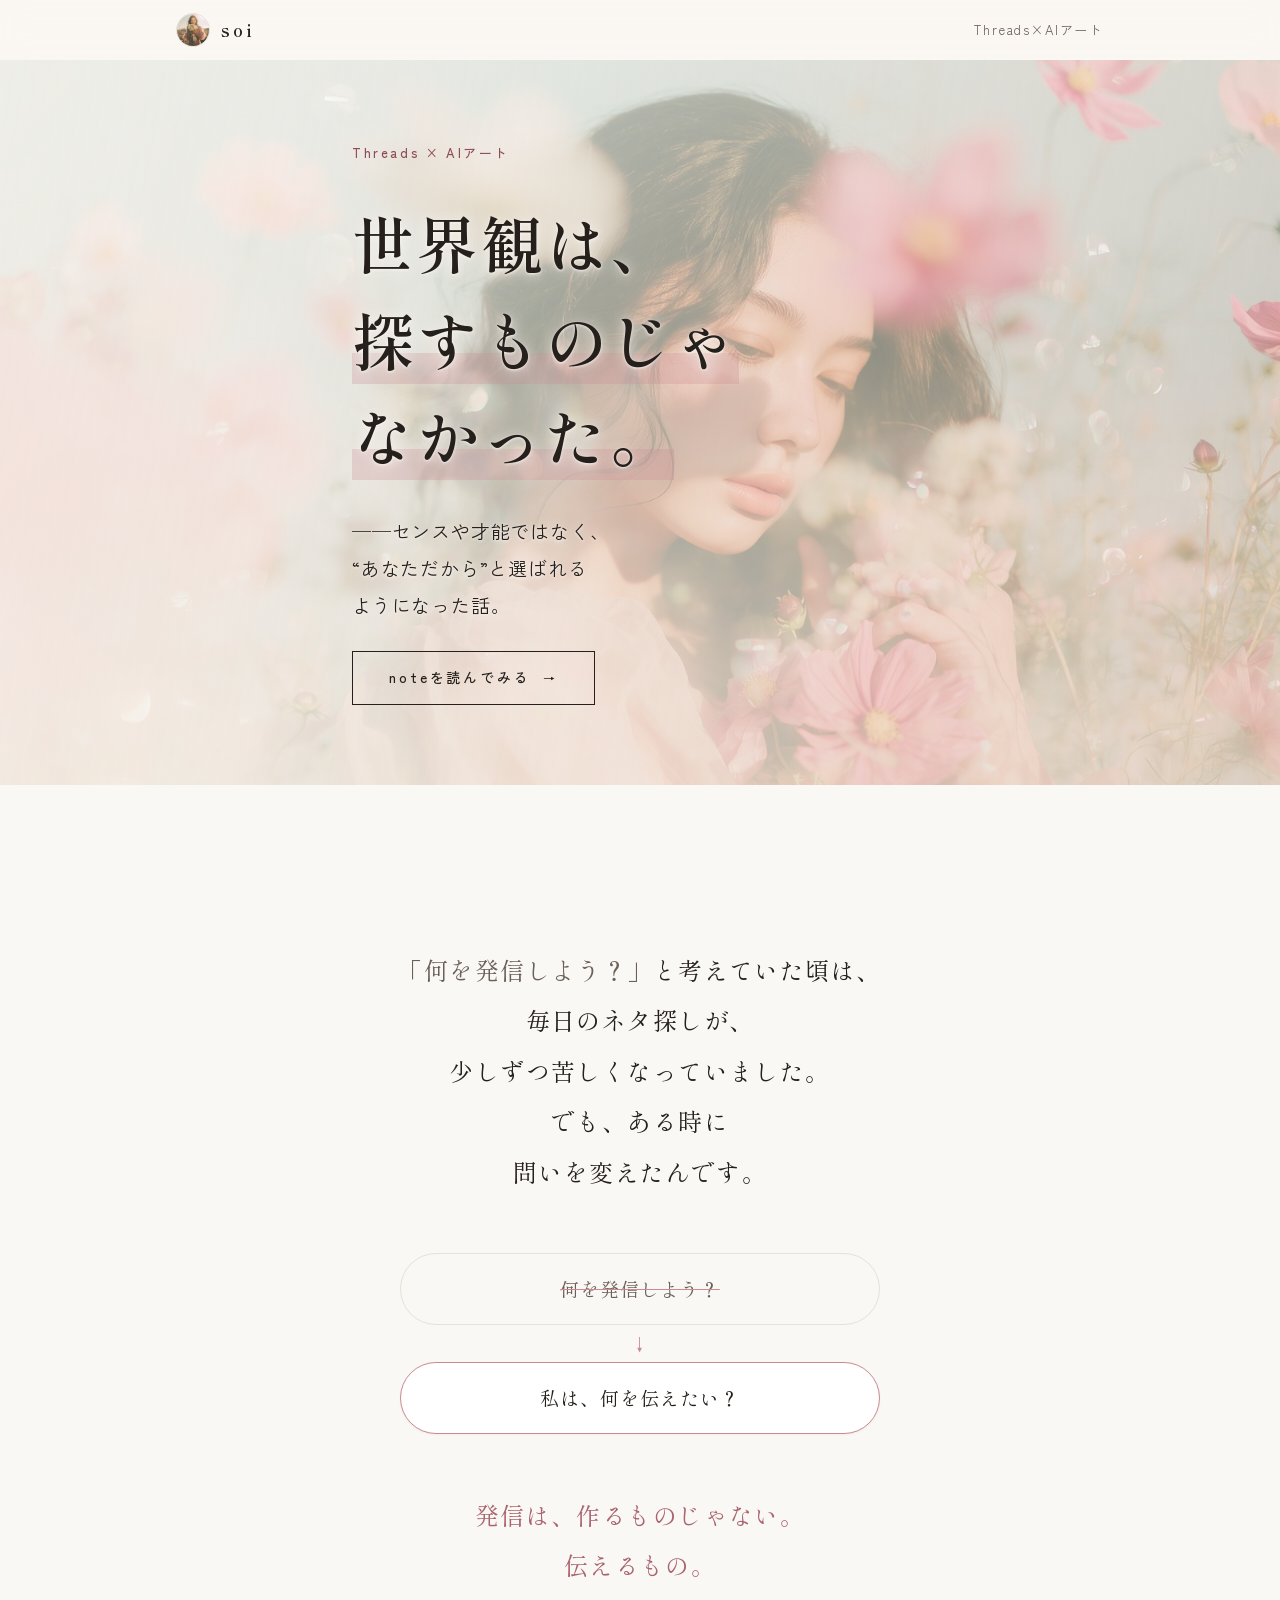
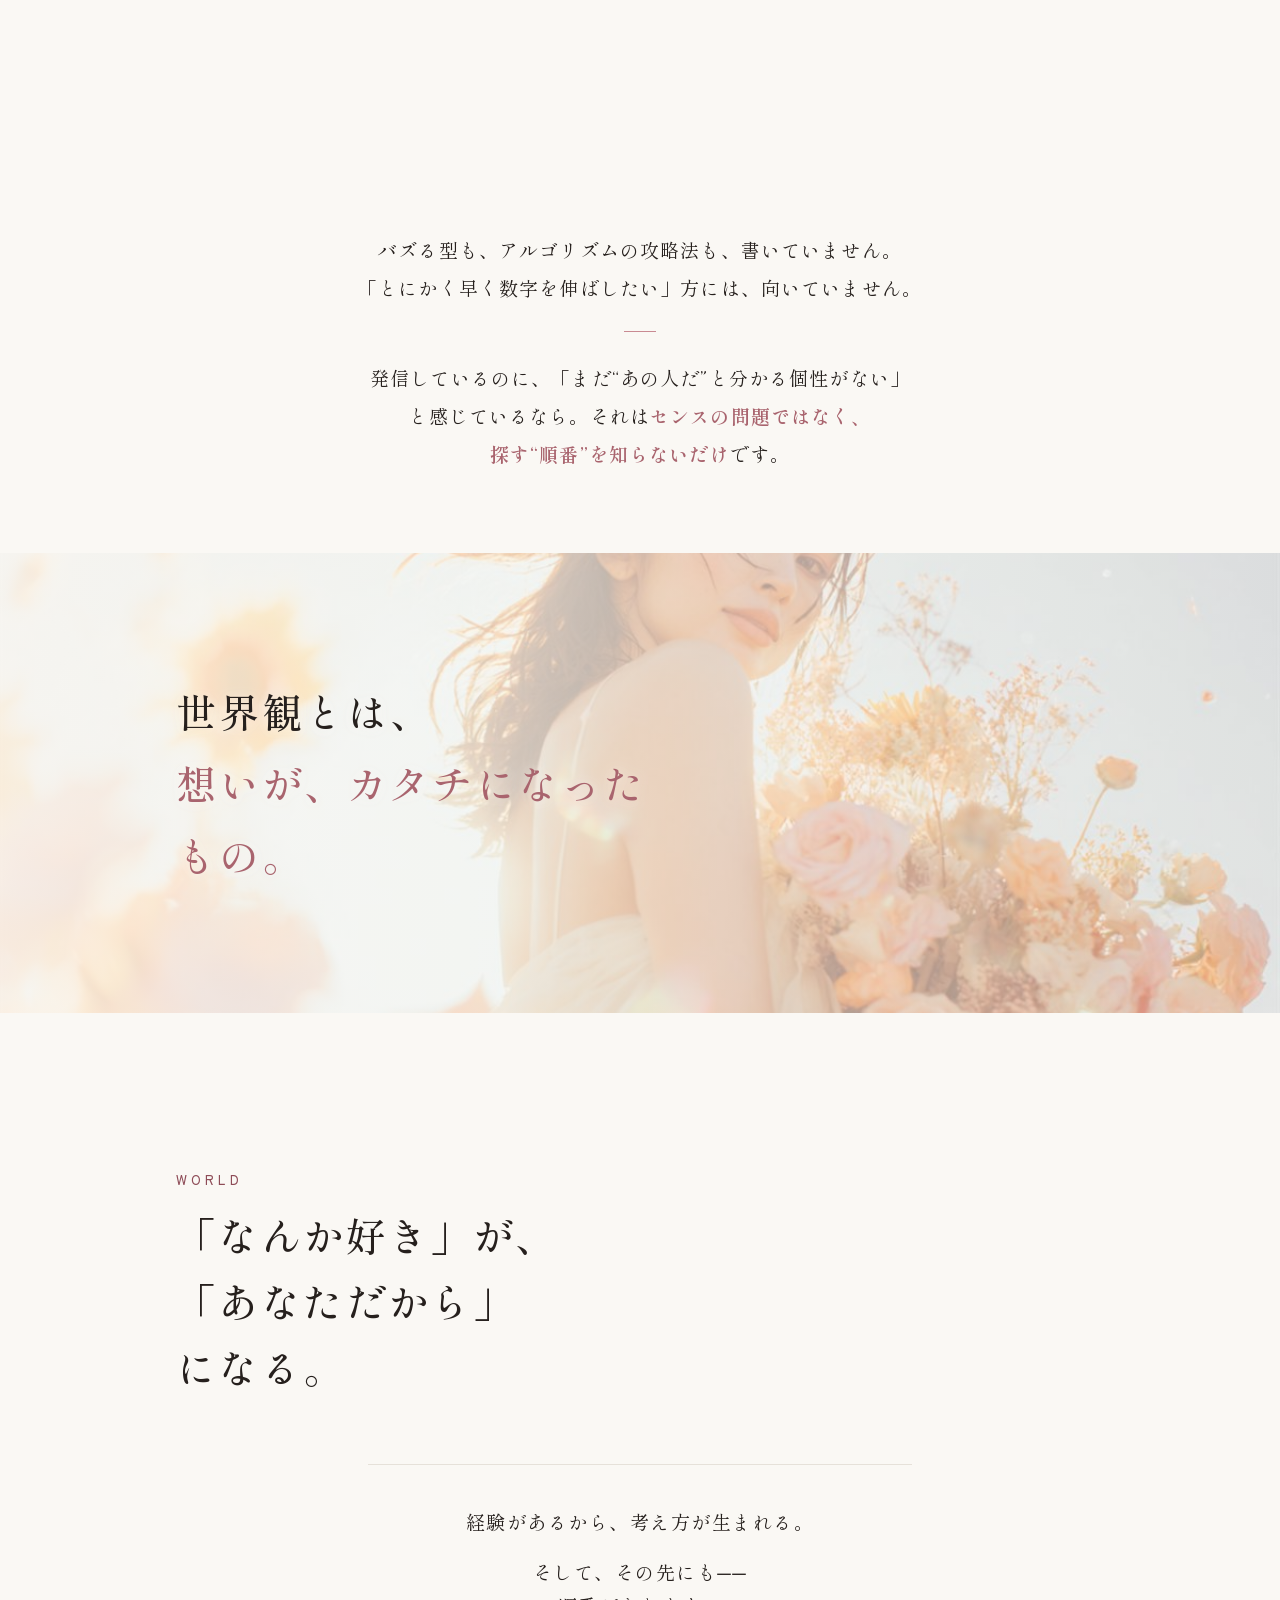
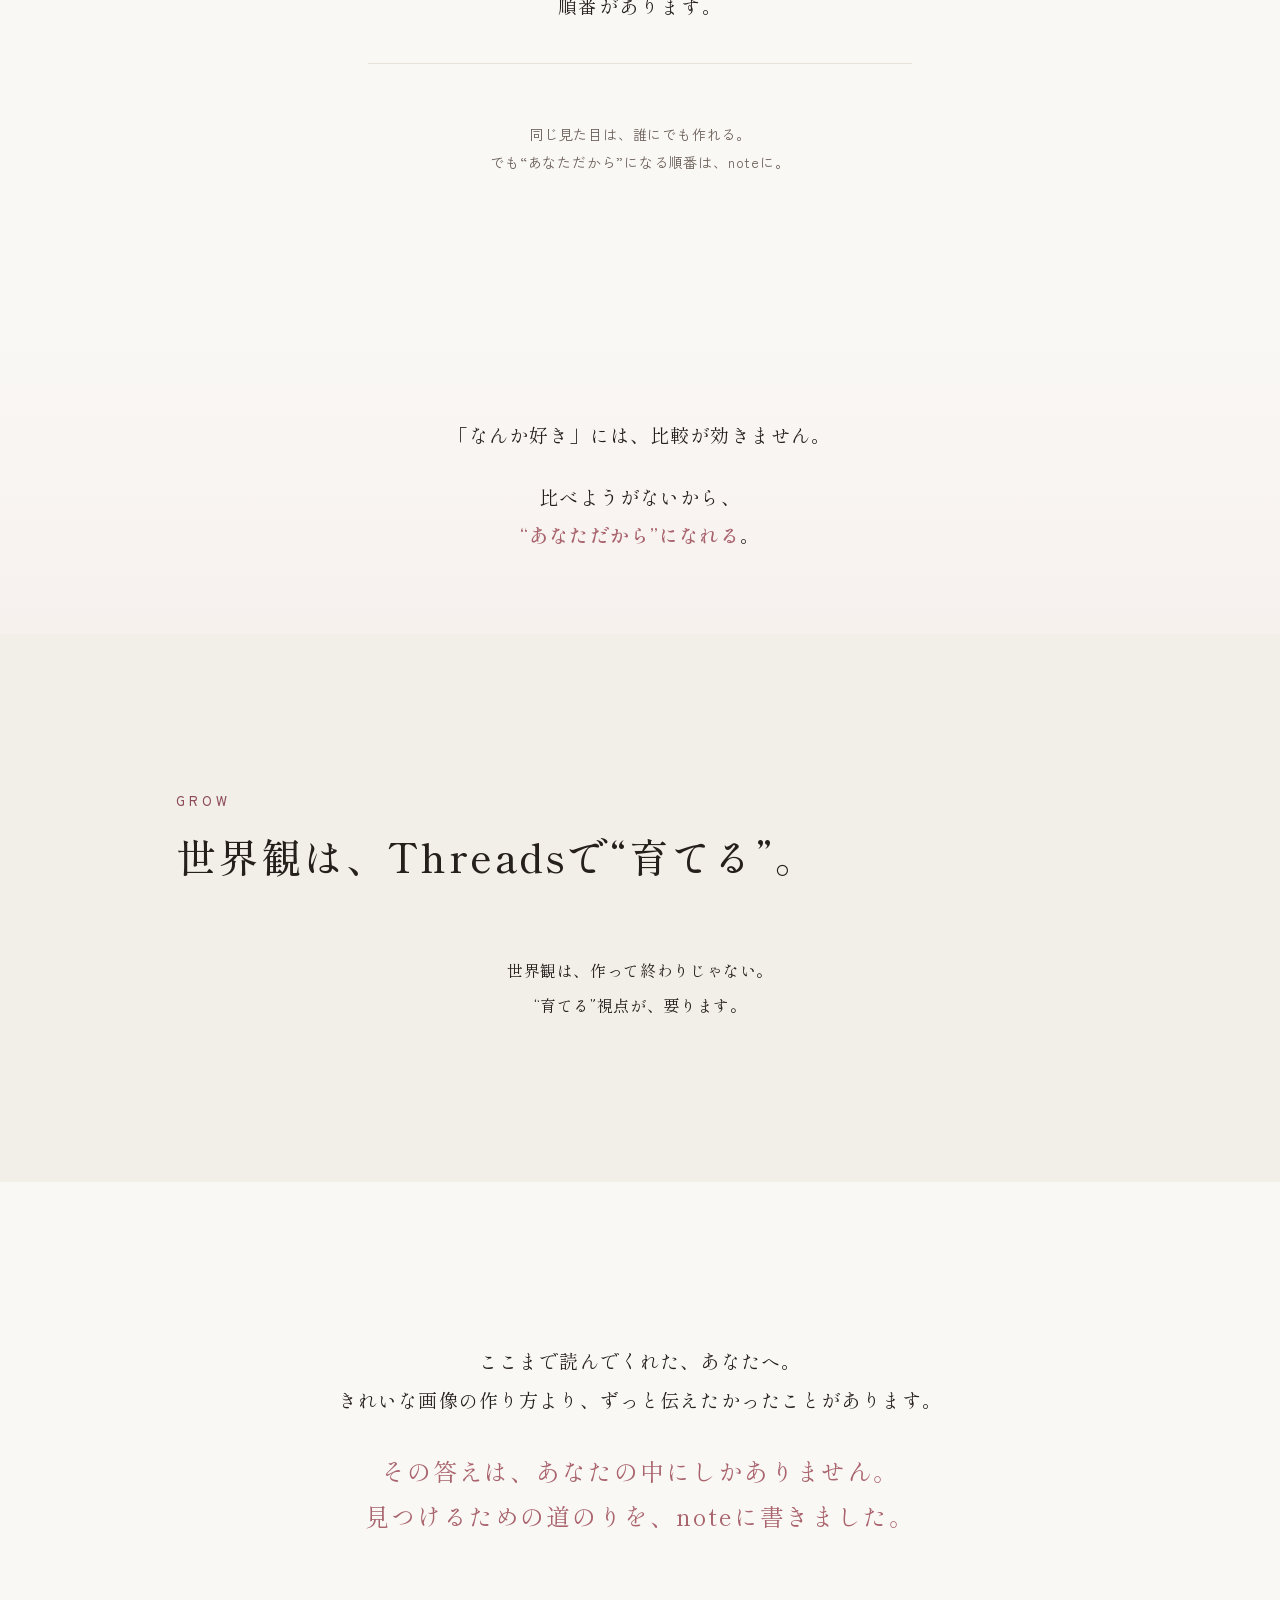
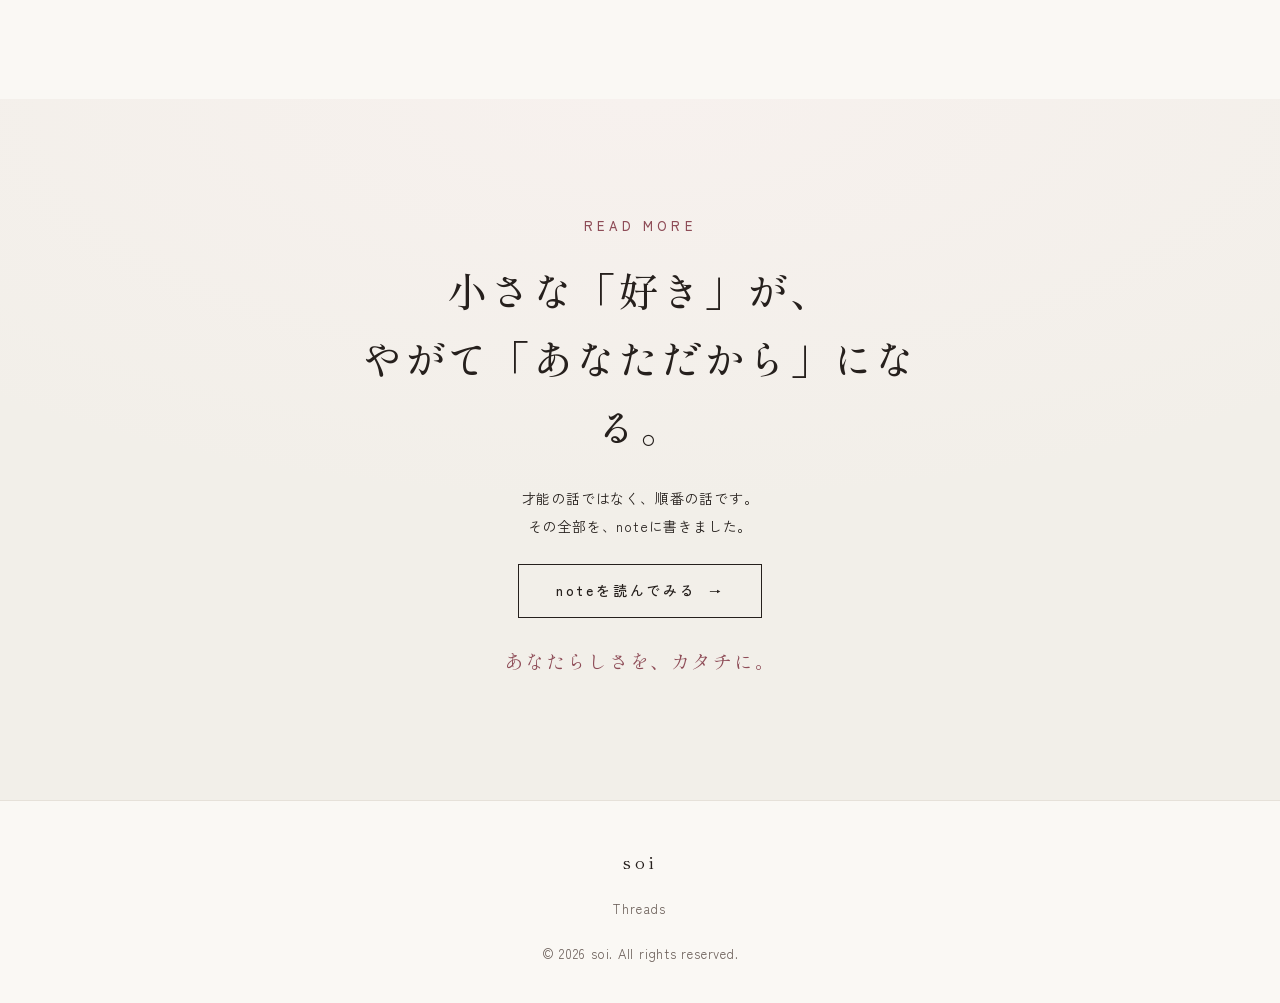
==== commit 5611eb17: "hasshin.html: 「なんか好き」セクションの結論を「あなただからになれる」に変更し、World見出しとの論理矛盾を解消" ====
--- a/hasshin.html
+++ b/hasshin.html
@@ -455,14 +455,14 @@
     </div>
   </section>
 
-  <!-- 「なんか好き」は最強 -->
+  <!-- 「なんか好き」が「あなただから」になる理由（比較が効かないから） -->
   <section class="filter section--blush">
     <div class="wrap wrap--narrow">
       <p class="filter__text reveal">
         「なんか好き」には、比較が効きません。
       </p>
       <p class="filter__text reveal">
-        だから、<strong>「なんか好き」は最強</strong>です。
+        比べようがないから、<br><strong>“あなただから”になれる</strong>。
       </p>
     </div>
   </section>
